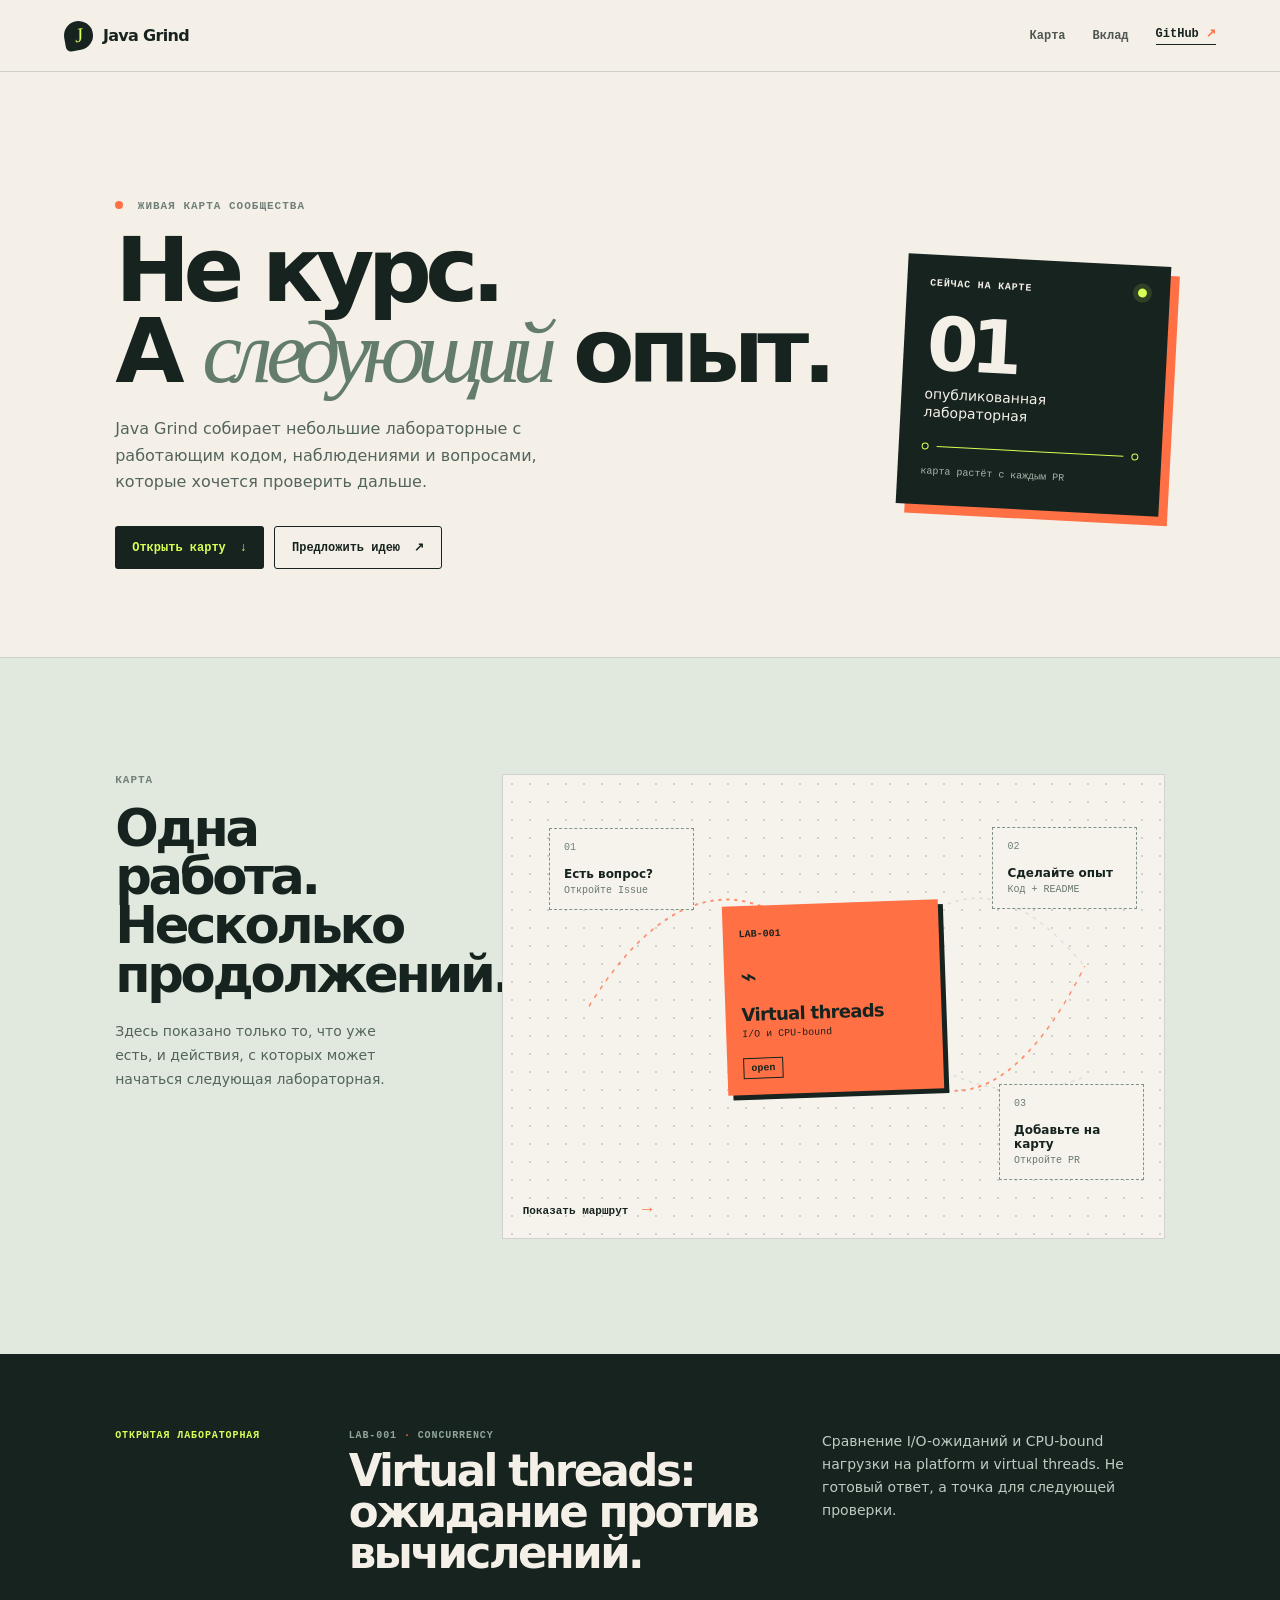
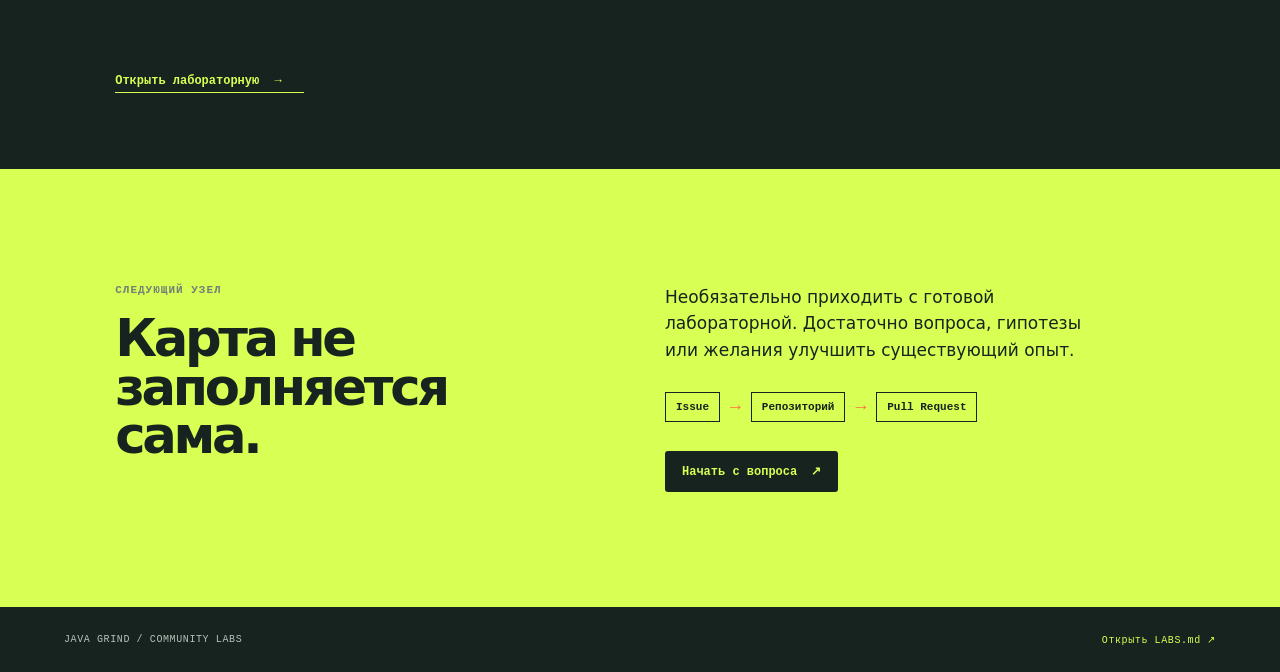
==== web/index.html @ bd86c5aa "Deploy community map to GitHub Pages" ====
<!doctype html>
<html lang="ru">
  <head>
    <meta charset="UTF-8" />
    <meta name="viewport" content="width=device-width, initial-scale=1.0" />
    <meta name="description" content="Живая карта лабораторных Java Grind" />
    <title>Java Grind — карта лабораторных</title>
    <link rel="stylesheet" href="styles.css" />
  </head>
  <body>
    <header class="site-header">
      <a class="brand" href="#top" aria-label="Java Grind — в начало">
        <span class="brand-mark">J</span>
        <span>Java Grind</span>
      </a>
      <nav aria-label="Основная навигация">
        <a href="#map">Карта</a>
        <a href="#contribute">Вклад</a>
        <a class="github-link" href="https://github.com/Java-Grind" target="_blank" rel="noreferrer">GitHub <span>↗</span></a>
      </nav>
    </header>

    <main id="top">
      <section class="hero">
        <div class="hero-copy">
          <p class="eyebrow"><span></span> ЖИВАЯ КАРТА СООБЩЕСТВА</p>
          <h1>Не курс.<br />А <em>следующий</em> опыт.</h1>
          <p class="lead">Java Grind собирает небольшие лабораторные с работающим кодом, наблюдениями и вопросами, которые хочется проверить дальше.</p>
          <div class="hero-actions">
            <a class="button button-primary" href="#map">Открыть карту <span>↓</span></a>
            <a class="button button-quiet" href="https://github.com/Java-Grind/.github/issues/new" target="_blank" rel="noreferrer">Предложить идею <span>↗</span></a>
          </div>
        </div>

        <div class="signal-card" aria-label="Состояние карты">
          <div class="signal-top"><span>СЕЙЧАС НА КАРТЕ</span><i></i></div>
          <strong>01</strong>
          <p>опубликованная<br />лабораторная</p>
          <div class="signal-line"><span></span><b></b><span></span></div>
          <small>карта растёт с каждым PR</small>
        </div>
      </section>

      <section class="map-section" id="map">
        <div class="section-intro">
          <p class="eyebrow">КАРТА</p>
          <h2>Одна работа.<br />Несколько продолжений.</h2>
          <p>Здесь показано только то, что уже есть, и действия, с которых может начаться следующая лабораторная.</p>
        </div>

        <div class="constellation" id="constellation">
          <svg class="routes" viewBox="0 0 1000 460" preserveAspectRatio="none" aria-hidden="true">
            <path class="route route-main" d="M130,230 C270,80 425,100 520,220 S750,360 880,190" />
            <path class="route route-draft" d="M520,220 C670,85 770,105 880,190" />
            <path class="route route-draft" d="M520,220 C660,310 760,330 880,300" />
          </svg>

          <a class="lab-node lab-live" href="https://github.com/Java-Grind/VirtualThread_Lab" target="_blank" rel="noreferrer">
            <span class="node-number">LAB-001</span>
            <span class="node-icon">⌁</span>
            <strong>Virtual threads</strong>
            <small>I/O и CPU-bound</small>
            <b class="status">open</b>
          </a>

          <a class="action-node action-idea" href="https://github.com/Java-Grind/.github/issues/new" target="_blank" rel="noreferrer">
            <span>01</span>
            <strong>Есть вопрос?</strong>
            <small>Откройте Issue</small>
          </a>
          <a class="action-node action-repo" href="https://github.com/Java-Grind" target="_blank" rel="noreferrer">
            <span>02</span>
            <strong>Сделайте опыт</strong>
            <small>Код + README</small>
          </a>
          <a class="action-node action-pr" href="https://github.com/Java-Grind/.github/compare" target="_blank" rel="noreferrer">
            <span>03</span>
            <strong>Добавьте на карту</strong>
            <small>Откройте PR</small>
          </a>
          <button class="map-toggle" type="button" aria-pressed="false">Показать маршрут <span>→</span></button>
        </div>
      </section>

      <section class="lab-detail">
        <div class="detail-label">ОТКРЫТАЯ ЛАБОРАТОРНАЯ</div>
        <div>
          <p class="lab-id">LAB-001 <span>·</span> CONCURRENCY</p>
          <h2>Virtual threads:<br />ожидание против вычислений.</h2>
        </div>
        <p class="detail-copy">Сравнение I/O-ожиданий и CPU-bound нагрузки на platform и virtual threads. Не готовый ответ, а точка для следующей проверки.</p>
        <a class="text-link" href="https://github.com/Java-Grind/VirtualThread_Lab" target="_blank" rel="noreferrer">Открыть лабораторную <span>→</span></a>
      </section>

      <section class="contribute" id="contribute">
        <div>
          <p class="eyebrow">СЛЕДУЮЩИЙ УЗЕЛ</p>
          <h2>Карта не заполняется<br />сама.</h2>
        </div>
        <div class="contribute-copy">
          <p>Необязательно приходить с готовой лабораторной. Достаточно вопроса, гипотезы или желания улучшить существующий опыт.</p>
          <div class="steps">
            <span>Issue</span><i>→</i><span>Репозиторий</span><i>→</i><span>Pull Request</span>
          </div>
          <a class="button button-primary" href="https://github.com/Java-Grind/.github/issues/new" target="_blank" rel="noreferrer">Начать с вопроса <span>↗</span></a>
        </div>
      </section>
    </main>

    <footer>
      <span>JAVA GRIND / COMMUNITY LABS</span>
      <a href="../LABS.md">Открыть LABS.md ↗</a>
    </footer>
    <script src="app.js"></script>
  </body>
</html>
---- web/styles.css ----
:root { --ink:#17231f; --paper:#f4f0e8; --acid:#d8ff54; --orange:#ff7045; --mist:#dce5db; --quiet:#708078; --line:rgba(23,35,31,.16); --mono:ui-monospace,SFMono-Regular,Menlo,monospace; }
* { box-sizing:border-box; }
html { scroll-behavior:smooth; }
body { margin:0; background:var(--paper); color:var(--ink); font-family:Inter,ui-sans-serif,system-ui,-apple-system,BlinkMacSystemFont,"Segoe UI",sans-serif; }
a { color:inherit; }
.site-header { height:72px; padding:0 clamp(20px,5vw,78px); border-bottom:1px solid var(--line); display:flex; align-items:center; justify-content:space-between; }
.brand { text-decoration:none; display:flex; align-items:center; gap:10px; font-weight:850; letter-spacing:-.7px; }
.brand-mark { width:29px; height:29px; display:grid; place-items:center; border-radius:50% 50% 50% 5px; background:var(--ink); color:var(--acid); font:italic 20px Georgia,serif; transform:rotate(-10deg); }
nav { display:flex; align-items:center; gap:27px; font:700 12px var(--mono); }
nav a { text-decoration:none; opacity:.75; } nav a:hover { opacity:1; }
.github-link { border-bottom:1px solid var(--ink); padding-bottom:3px; opacity:1; }.github-link span { color:var(--orange); }
.hero { min-height:550px; padding:clamp(64px,10vw,132px) clamp(20px,9vw,146px) 88px; display:grid; grid-template-columns:minmax(0,1.5fr) minmax(260px,.55fr); gap:70px; align-items:end; border-bottom:1px solid var(--line); }
.eyebrow { margin:0 0 18px; color:var(--quiet); font:700 11px var(--mono); letter-spacing:1px; }.eyebrow span { width:8px; height:8px; display:inline-block; margin-right:7px; background:var(--orange); border-radius:50%; }
h1,h2,p { margin-top:0; }.hero h1 { max-width:760px; margin-bottom:24px; font-size:clamp(48px,7vw,102px); line-height:.9; letter-spacing:-.075em; font-weight:850; }.hero h1 em { color:#637c6c; font-family:Georgia,serif; font-weight:400; letter-spacing:-.095em; }.lead { max-width:490px; color:#53645b; font-size:16px; line-height:1.65; }
.hero-actions { margin-top:31px; display:flex; gap:10px; flex-wrap:wrap; }.button { display:inline-flex; align-items:center; justify-content:center; gap:14px; padding:13px 17px; text-decoration:none; border-radius:3px; font:800 12px var(--mono); transition:transform .2s,box-shadow .2s; }.button:hover { transform:translateY(-2px); box-shadow:4px 4px 0 var(--ink); }.button-primary { background:var(--ink); color:var(--acid); }.button-quiet { border:1px solid var(--ink); }
.signal-card { padding:23px; min-height:250px; background:var(--ink); color:var(--paper); align-self:center; transform:rotate(3deg); box-shadow:9px 9px 0 var(--orange); }.signal-top { display:flex; justify-content:space-between; font:700 10px var(--mono); letter-spacing:.8px; }.signal-top i { width:9px; height:9px; border-radius:50%; background:var(--acid); box-shadow:0 0 0 5px rgba(216,255,84,.13); }.signal-card strong { display:block; margin:26px 0 0; font-size:74px; line-height:.8; letter-spacing:-.1em; }.signal-card p { margin:12px 0; font-size:14px; line-height:1.25; }.signal-card small { color:#a7b5ab; font:10px var(--mono); }.signal-line { height:26px; display:flex; align-items:center; gap:8px; }.signal-line span { width:7px; height:7px; border:1px solid var(--acid); border-radius:50%; }.signal-line b { flex:1; height:1px; background:var(--acid); }
.map-section { padding:clamp(70px,9vw,130px) clamp(20px,9vw,146px); display:grid; grid-template-columns:minmax(220px,.6fr) minmax(520px,1.4fr); gap:clamp(45px,8vw,140px); background:#e1e9df; }.section-intro h2,.contribute h2 { font-size:clamp(35px,4vw,58px); line-height:.95; letter-spacing:-.065em; margin-bottom:22px; }.section-intro>p:last-child { color:#53645b; font-size:14px; line-height:1.7; max-width:310px; }
.constellation { min-height:465px; position:relative; border:1px solid var(--line); overflow:hidden; background-color:#f6f3ed; background-image:radial-gradient(var(--line) 1px,transparent 1px); background-size:18px 18px; }.routes { position:absolute; inset:0; width:100%; height:100%; }.route { fill:none; stroke:#96aa9b; stroke-width:1.5; stroke-dasharray:5 7; opacity:.75; transition:stroke-dashoffset .6s,opacity .4s; }.route-main { stroke:var(--orange); stroke-width:2; }.route-draft { opacity:.28; }.constellation.is-routed .route { stroke-dashoffset:-60; opacity:1; }.constellation.is-routed .route-draft { stroke:var(--ink); }
.lab-node,.action-node { position:absolute; z-index:1; text-decoration:none; transition:transform .25s,box-shadow .25s; }.lab-node:hover,.action-node:hover { transform:translateY(-5px) rotate(0); box-shadow:7px 7px 0 rgba(23,35,31,.9); }.lab-live { width:216px; left:calc(50% - 108px); top:128px; padding:16px; background:var(--orange); box-shadow:5px 5px 0 var(--ink); transform:rotate(-2deg); }.node-number,.status { font:700 10px var(--mono); }.node-icon { display:block; margin:19px 0 11px; font-size:28px; }.lab-live strong,.lab-live small { display:block; }.lab-live strong { font-size:18px; letter-spacing:-.7px; }.lab-live small { margin-top:4px; font:10px var(--mono); }.status { display:inline-block; margin-top:18px; padding:4px 7px; border:1px solid var(--ink); }
.action-node { width:145px; padding:13px 14px; background:#f6f3ed; border:1px dashed #829287; }.action-node span { display:block; color:#718178; font:10px var(--mono); }.action-node strong { display:block; margin-top:14px; font-size:12px; }.action-node small { display:block; margin-top:4px; color:#68786e; font:10px var(--mono); }.action-idea { left:7%; top:53px; }.action-repo { right:4%; top:52px; }.action-pr { right:3%; bottom:58px; }.map-toggle { position:absolute; left:20px; bottom:19px; padding:0; border:0; background:none; color:var(--ink); cursor:pointer; font:800 11px var(--mono); }.map-toggle span { color:var(--orange); font-size:17px; margin-left:7px; }
.lab-detail { padding:76px clamp(20px,9vw,146px); display:grid; grid-template-columns:.55fr 1.25fr 1fr; gap:45px; align-items:start; background:var(--ink); color:var(--paper); }.detail-label,.lab-id { font:700 10px var(--mono); letter-spacing:.9px; }.detail-label { color:var(--acid); }.lab-id { color:#91a69a; }.lab-id span { color:var(--orange); }.lab-detail h2 { font-size:clamp(29px,3.4vw,50px); line-height:.95; letter-spacing:-.06em; }.detail-copy { color:#bfcbc1; line-height:1.65; font-size:14px; }.text-link { display:inline-block; margin-top:18px; color:var(--acid); font:700 12px var(--mono); text-decoration:none; border-bottom:1px solid var(--acid); padding-bottom:4px; }.text-link span { margin-left:8px; }
.contribute { padding:clamp(70px,9vw,126px) clamp(20px,9vw,146px); display:grid; grid-template-columns:1fr 1fr; gap:50px; background:var(--acid); }.contribute-copy { max-width:430px; }.contribute-copy>p { font-size:17px; line-height:1.55; }.steps { display:flex; align-items:center; gap:10px; flex-wrap:wrap; margin:29px 0; font:700 11px var(--mono); }.steps span { padding:8px 10px; border:1px solid var(--ink); }.steps i { font-style:normal; color:var(--orange); font-size:18px; }
footer { padding:27px clamp(20px,5vw,78px); display:flex; justify-content:space-between; background:var(--ink); color:#b5c1b8; font:10px var(--mono); letter-spacing:.6px; } footer a { color:var(--acid); text-decoration:none; }
@media (max-width:850px) { .hero,.map-section { grid-template-columns:1fr; }.hero { gap:58px; }.signal-card { max-width:290px; justify-self:end; }.map-section { gap:35px; }.lab-detail { grid-template-columns:1fr 1.3fr; }.detail-copy { grid-column:2; }.contribute { grid-template-columns:1fr; }.constellation { max-width:680px; width:100%; } }
@media (max-width:580px) { .site-header { height:62px; }.site-header nav a:not(.github-link) { display:none; } .hero { min-height:auto; padding-bottom:75px; }.signal-card { justify-self:start; }.constellation { min-height:515px; }.lab-live { top:160px; left:calc(50% - 108px); }.action-idea { left:8%; top:46px; }.action-repo { right:5%; top:52px; }.action-pr { right:calc(50% - 72px); bottom:54px; }.lab-detail { grid-template-columns:1fr; gap:15px; }.detail-copy { grid-column:auto; }.contribute h2 { font-size:43px; } footer { gap:15px; flex-direction:column; } }
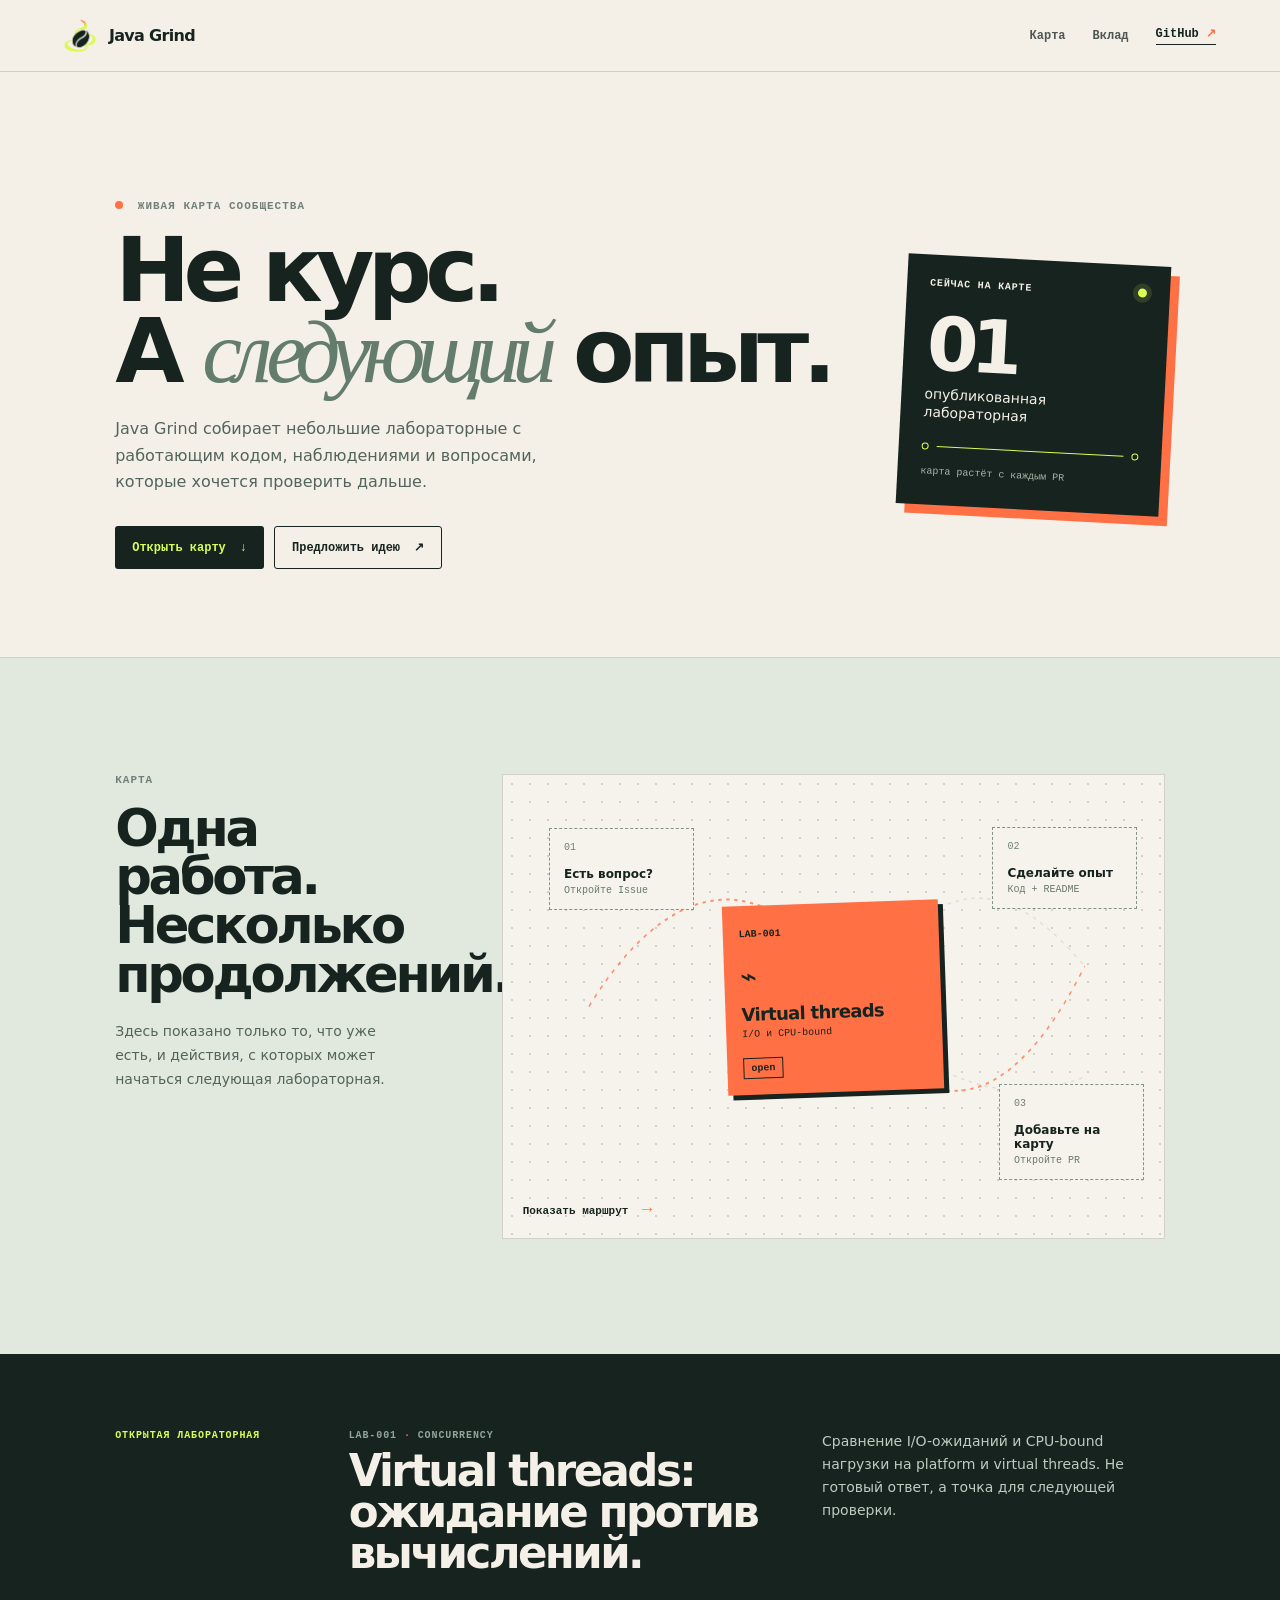
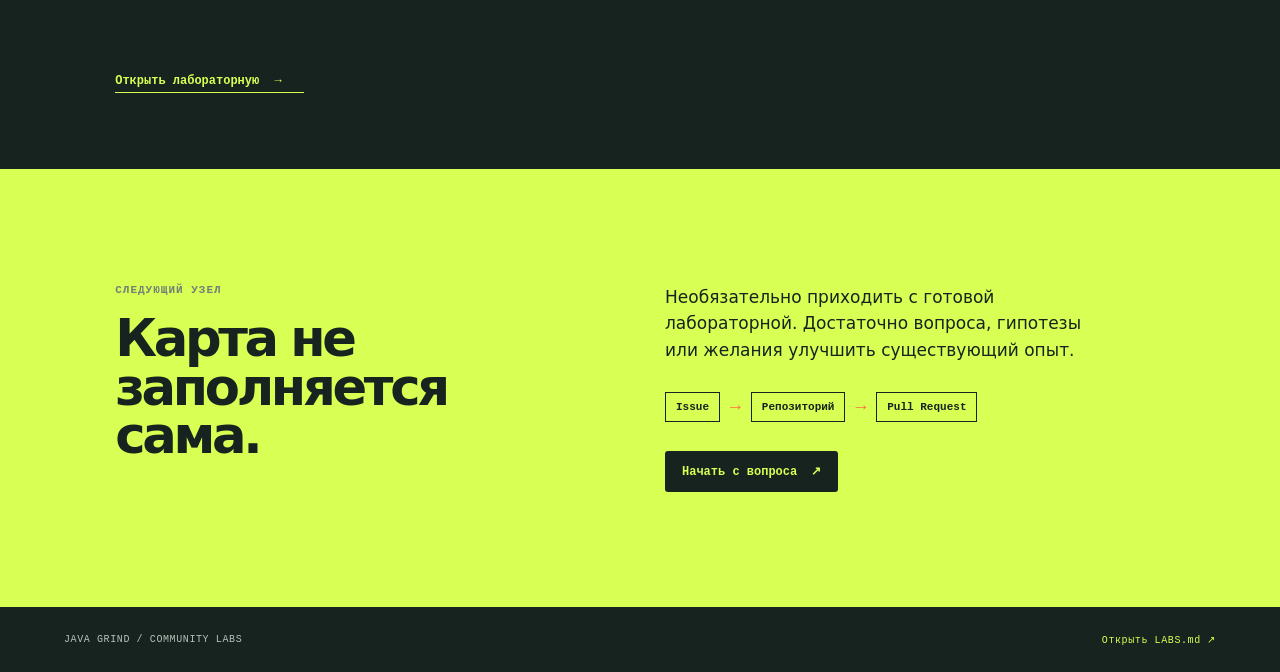
==== commit d98f7e4a: "Add favicon image to the web directory" ====
--- a/web/index.html
+++ b/web/index.html
@@ -5,12 +5,13 @@
     <meta name="viewport" content="width=device-width, initial-scale=1.0" />
     <meta name="description" content="Живая карта лабораторных Java Grind" />
     <title>Java Grind — карта лабораторных</title>
+    <link rel="icon" type="image/png" href="favicon.png" />
     <link rel="stylesheet" href="styles.css" />
   </head>
   <body>
     <header class="site-header">
       <a class="brand" href="#top" aria-label="Java Grind — в начало">
-        <span class="brand-mark">J</span>
+        <img class="brand-mark" src="assets/java-grind-mark.png" alt="" />
         <span>Java Grind</span>
       </a>
       <nav aria-label="Основная навигация">
--- a/web/styles.css
+++ b/web/styles.css
@@ -5,7 +5,7 @@
 a { color:inherit; }
 .site-header { height:72px; padding:0 clamp(20px,5vw,78px); border-bottom:1px solid var(--line); display:flex; align-items:center; justify-content:space-between; }
 .brand { text-decoration:none; display:flex; align-items:center; gap:10px; font-weight:850; letter-spacing:-.7px; }
-.brand-mark { width:29px; height:29px; display:grid; place-items:center; border-radius:50% 50% 50% 5px; background:var(--ink); color:var(--acid); font:italic 20px Georgia,serif; transform:rotate(-10deg); }
+.brand-mark { width:39px; height:39px; object-fit:contain; margin:-5px 0 -5px -4px; }
 nav { display:flex; align-items:center; gap:27px; font:700 12px var(--mono); }
 nav a { text-decoration:none; opacity:.75; } nav a:hover { opacity:1; }
 .github-link { border-bottom:1px solid var(--ink); padding-bottom:3px; opacity:1; }.github-link span { color:var(--orange); }
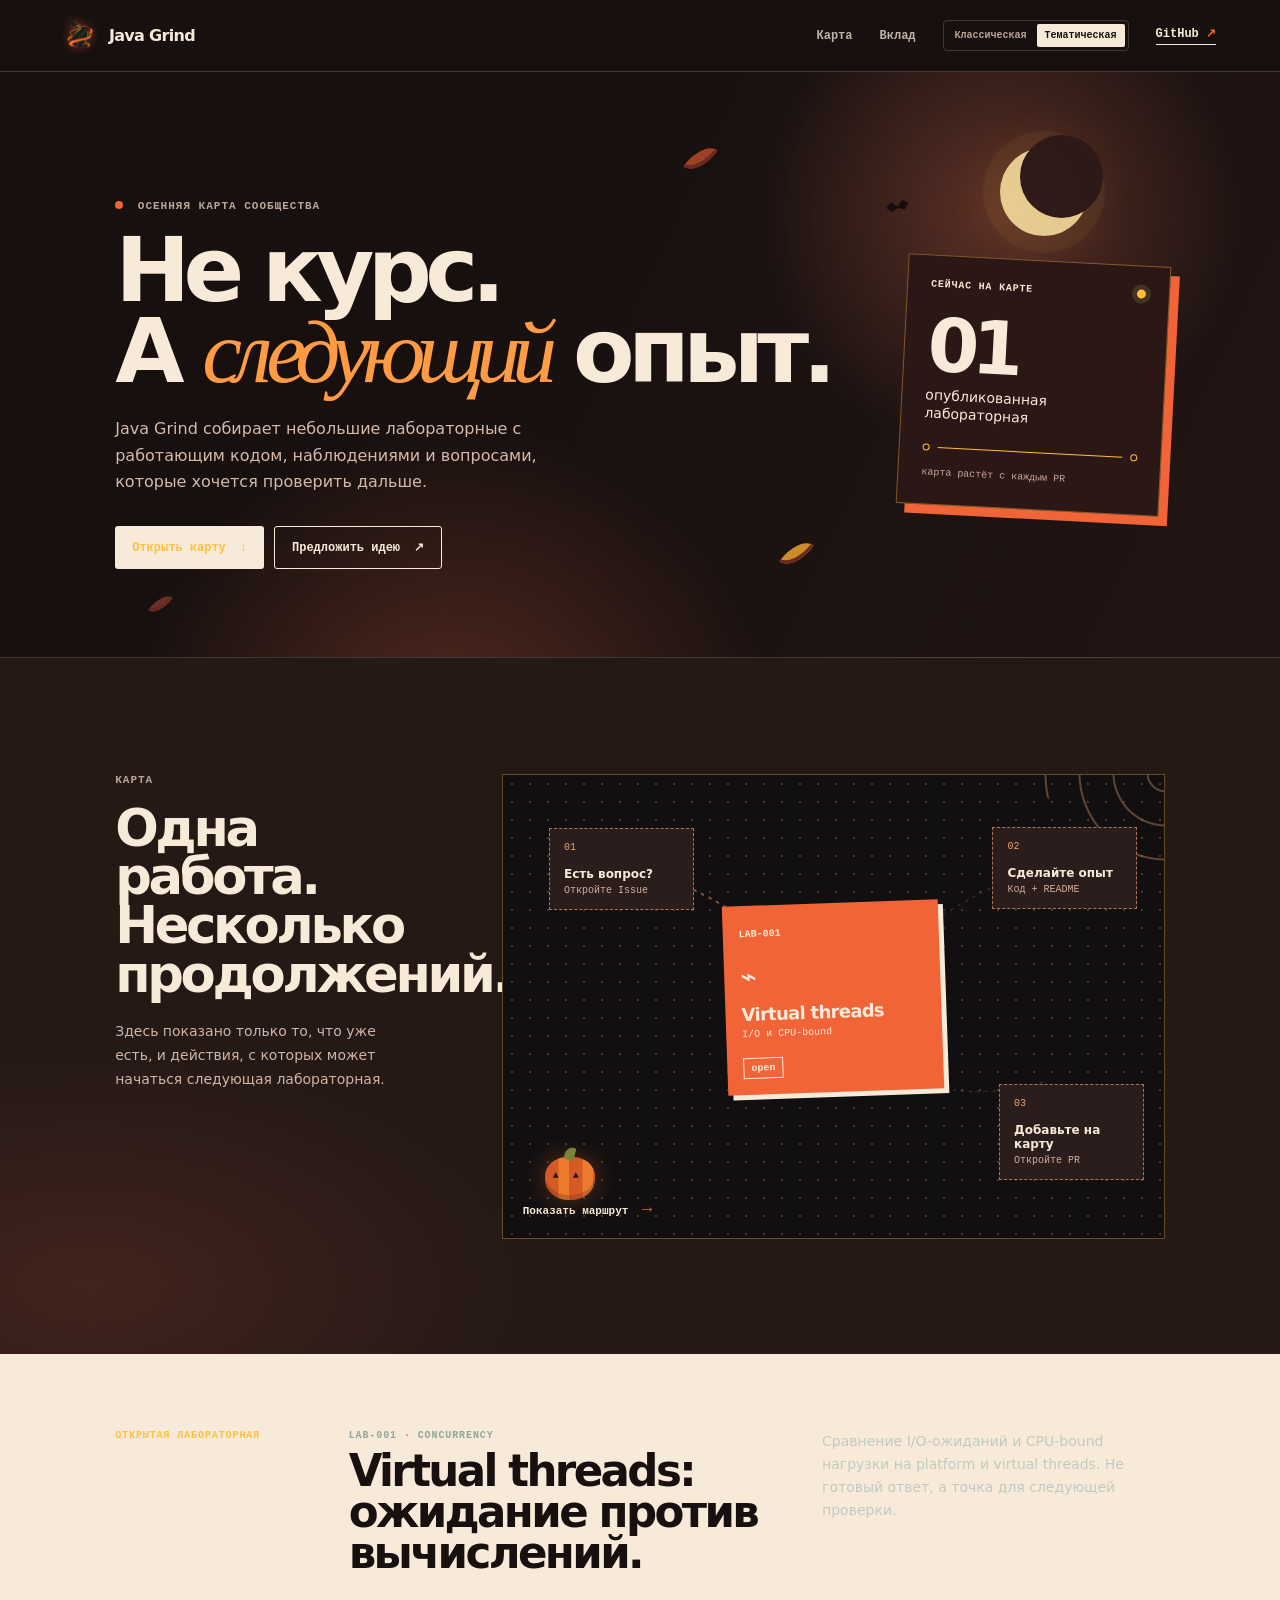
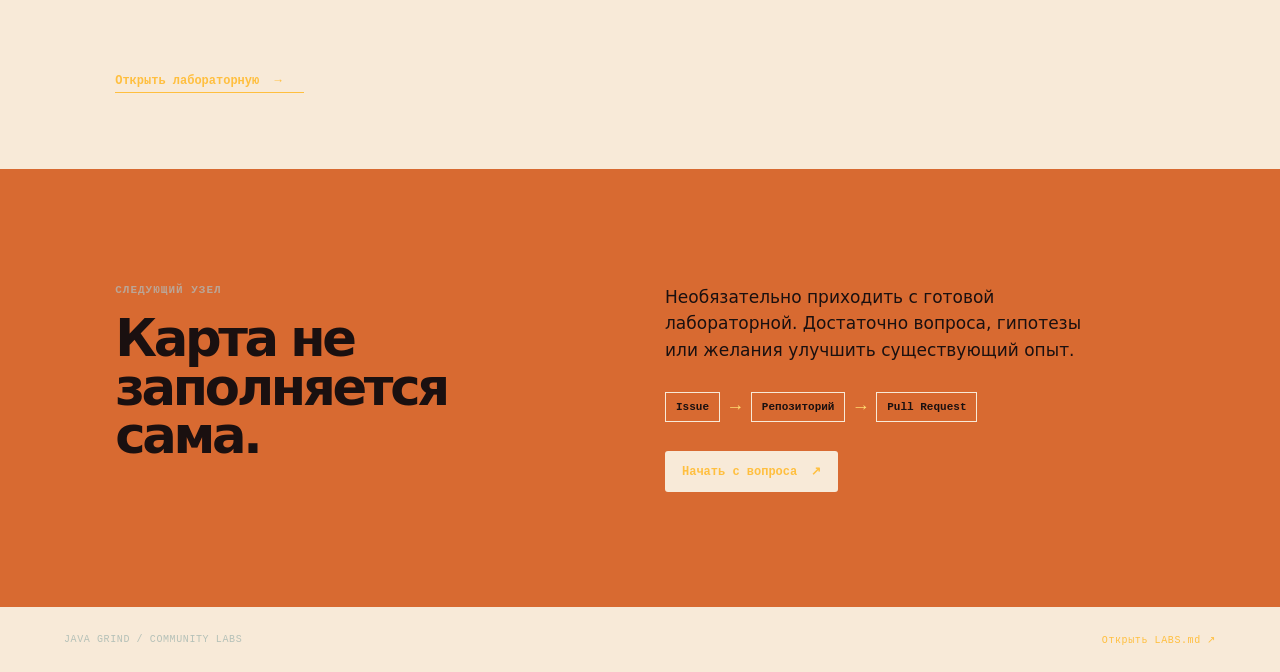
==== commit b41fa745: "Add seasonal site theme" ====
--- a/web/index.html
+++ b/web/index.html
@@ -5,26 +5,36 @@
     <meta name="viewport" content="width=device-width, initial-scale=1.0" />
     <meta name="description" content="Живая карта лабораторных Java Grind" />
     <title>Java Grind — карта лабораторных</title>
-    <link rel="icon" type="image/png" href="favicon.png" />
+    <link id="favicon" rel="icon" type="image/png" href="favicon.png" />
     <link rel="stylesheet" href="styles.css" />
   </head>
-  <body>
+  <body class="autumn-theme">
     <header class="site-header">
       <a class="brand" href="#top" aria-label="Java Grind — в начало">
-        <img class="brand-mark" src="assets/java-grind-mark.png" alt="" />
+        <img class="brand-mark brand-mark-classic" src="assets/java-grind-mark.png" alt="" />
+        <img class="brand-mark brand-mark-halloween" src="assets/java-grind-mark-halloween.png" alt="" />
         <span>Java Grind</span>
       </a>
       <nav aria-label="Основная навигация">
         <a href="#map">Карта</a>
         <a href="#contribute">Вклад</a>
+        <div class="theme-switch" role="group" aria-label="Тема оформления">
+          <button type="button" data-theme="classic">Классическая</button>
+          <button type="button" data-theme="autumn" class="active">Тематическая</button>
+        </div>
         <a class="github-link" href="https://github.com/Java-Grind" target="_blank" rel="noreferrer">GitHub <span>↗</span></a>
       </nav>
     </header>
 
     <main id="top">
       <section class="hero">
+        <div class="seasonal-decor" aria-hidden="true">
+          <i class="moon"></i>
+          <i class="bat bat-one"></i><i class="bat bat-two"></i>
+          <i class="leaf leaf-one"></i><i class="leaf leaf-two"></i><i class="leaf leaf-three"></i>
+        </div>
         <div class="hero-copy">
-          <p class="eyebrow"><span></span> ЖИВАЯ КАРТА СООБЩЕСТВА</p>
+          <p class="eyebrow"><span></span> ОСЕННЯЯ КАРТА СООБЩЕСТВА</p>
           <h1>Не курс.<br />А <em>следующий</em> опыт.</h1>
           <p class="lead">Java Grind собирает небольшие лабораторные с работающим кодом, наблюдениями и вопросами, которые хочется проверить дальше.</p>
           <div class="hero-actions">
@@ -51,10 +61,11 @@
 
         <div class="constellation" id="constellation">
           <svg class="routes" viewBox="0 0 1000 460" preserveAspectRatio="none" aria-hidden="true">
-            <path class="route route-main" d="M130,230 C270,80 425,100 520,220 S750,360 880,190" />
-            <path class="route route-draft" d="M520,220 C670,85 770,105 880,190" />
-            <path class="route route-draft" d="M520,220 C660,310 760,330 880,300" />
+            <path class="route route-main" d="M170,94 C245,94 325,124 390,154" />
+            <path class="route route-draft" d="M807,94 C740,108 680,132 620,158" />
+            <path class="route route-draft" d="M817,305 C748,317 676,320 620,300" />
           </svg>
+          <i class="map-pumpkin" aria-hidden="true"></i>
 
           <a class="lab-node lab-live" href="https://github.com/Java-Grind/VirtualThread_Lab" target="_blank" rel="noreferrer">
             <span class="node-number">LAB-001</span>
--- a/web/styles.css
+++ b/web/styles.css
@@ -6,9 +6,11 @@
 .site-header { height:72px; padding:0 clamp(20px,5vw,78px); border-bottom:1px solid var(--line); display:flex; align-items:center; justify-content:space-between; }
 .brand { text-decoration:none; display:flex; align-items:center; gap:10px; font-weight:850; letter-spacing:-.7px; }
 .brand-mark { width:39px; height:39px; object-fit:contain; margin:-5px 0 -5px -4px; }
+.brand-mark-halloween { display:none; }.autumn-theme .brand-mark-classic { display:none; }.autumn-theme .brand-mark-halloween { display:block; filter:drop-shadow(0 0 5px rgba(240,100,55,.45)); }
 nav { display:flex; align-items:center; gap:27px; font:700 12px var(--mono); }
 nav a { text-decoration:none; opacity:.75; } nav a:hover { opacity:1; }
 .github-link { border-bottom:1px solid var(--ink); padding-bottom:3px; opacity:1; }.github-link span { color:var(--orange); }
+.theme-switch { display:flex; padding:3px; border:1px solid var(--line); border-radius:4px; gap:2px; }.theme-switch button { border:0; background:transparent; color:var(--quiet); padding:6px 8px; border-radius:2px; cursor:pointer; font:700 10px var(--mono); }.theme-switch button.active { background:var(--ink); color:var(--paper); }
 .hero { min-height:550px; padding:clamp(64px,10vw,132px) clamp(20px,9vw,146px) 88px; display:grid; grid-template-columns:minmax(0,1.5fr) minmax(260px,.55fr); gap:70px; align-items:end; border-bottom:1px solid var(--line); }
 .eyebrow { margin:0 0 18px; color:var(--quiet); font:700 11px var(--mono); letter-spacing:1px; }.eyebrow span { width:8px; height:8px; display:inline-block; margin-right:7px; background:var(--orange); border-radius:50%; }
 h1,h2,p { margin-top:0; }.hero h1 { max-width:760px; margin-bottom:24px; font-size:clamp(48px,7vw,102px); line-height:.9; letter-spacing:-.075em; font-weight:850; }.hero h1 em { color:#637c6c; font-family:Georgia,serif; font-weight:400; letter-spacing:-.095em; }.lead { max-width:490px; color:#53645b; font-size:16px; line-height:1.65; }
@@ -23,3 +25,23 @@
 footer { padding:27px clamp(20px,5vw,78px); display:flex; justify-content:space-between; background:var(--ink); color:#b5c1b8; font:10px var(--mono); letter-spacing:.6px; } footer a { color:var(--acid); text-decoration:none; }
 @media (max-width:850px) { .hero,.map-section { grid-template-columns:1fr; }.hero { gap:58px; }.signal-card { max-width:290px; justify-self:end; }.map-section { gap:35px; }.lab-detail { grid-template-columns:1fr 1.3fr; }.detail-copy { grid-column:2; }.contribute { grid-template-columns:1fr; }.constellation { max-width:680px; width:100%; } }
 @media (max-width:580px) { .site-header { height:62px; }.site-header nav a:not(.github-link) { display:none; } .hero { min-height:auto; padding-bottom:75px; }.signal-card { justify-self:start; }.constellation { min-height:515px; }.lab-live { top:160px; left:calc(50% - 108px); }.action-idea { left:8%; top:46px; }.action-repo { right:5%; top:52px; }.action-pr { right:calc(50% - 72px); bottom:54px; }.lab-detail { grid-template-columns:1fr; gap:15px; }.detail-copy { grid-column:auto; }.contribute h2 { font-size:43px; } footer { gap:15px; flex-direction:column; } }
+
+/* October skin: a seasonal layer over the permanent Java Grind layout. */
+.autumn-theme { --ink:#f8ead8; --paper:#17100f; --acid:#ffbf3f; --orange:#f06437; --quiet:#bba596; --line:rgba(248,234,216,.18); background:#17100f; }
+.autumn-theme .site-header { background:#17100f; }
+.autumn-theme .hero { position:relative; overflow:hidden; background:radial-gradient(circle at 78% 24%,#5c3026 0,transparent 22%),radial-gradient(circle at 35% 115%,#55291f 0,transparent 30%),linear-gradient(115deg,#17100f 35%,#211513); }
+.autumn-theme .hero-copy,.autumn-theme .signal-card { z-index:1; }
+.autumn-theme .hero h1 em { color:#ff9c43; }.autumn-theme .lead { color:#d5baaa; }
+.autumn-theme .signal-card { background:#2c1717; border:1px solid rgba(255,191,63,.4); color:var(--ink); }.autumn-theme .signal-card small { color:#c7a69a; }
+.autumn-theme .map-section { background:radial-gradient(ellipse at 7% 90%,#42231d,transparent 26%),#251916; }.autumn-theme .section-intro>p:last-child { color:#cfb5a5; }
+.autumn-theme .constellation { border-color:rgba(255,191,63,.35); background-color:#120f11; background-image:radial-gradient(rgba(255,191,63,.25) 1px,transparent 1px); }
+.autumn-theme .constellation::before { content:""; position:absolute; z-index:0; right:-2px; top:-2px; width:150px; height:120px; opacity:.42; background:repeating-radial-gradient(circle at 100% 0,transparent 0 17px,#c99162 18px 19px,transparent 20px 34px); clip-path:polygon(0 0,100% 0,100% 100%); }
+.autumn-theme .route { stroke:#a46f51; }.autumn-theme .constellation.is-routed .route-draft { stroke:var(--acid); }
+.autumn-theme .action-node { background:#2b1d1b; border-color:#b07551; }.autumn-theme .action-node span { color:#e4a46d; }.autumn-theme .action-node small { color:#d0afa0; }
+.autumn-theme .contribute { background:#d86a31; color:#1a1010; }.autumn-theme .steps i { color:#ffdc71; }
+.seasonal-decor { display:none; position:absolute; inset:0; pointer-events:none; opacity:.86; }.autumn-theme .seasonal-decor { display:block; }.moon { position:absolute; right:15%; top:13%; width:88px; height:88px; border-radius:50%; background:#ffe6a3; box-shadow:0 0 0 17px rgba(255,193,67,.06),0 0 55px rgba(255,168,57,.18); }.moon::after { content:""; position:absolute; width:83px; height:83px; top:-13px; left:20px; border-radius:50%; background:#2a1818; }
+.bat { position:absolute; width:23px; height:10px; background:#100a0b; clip-path:polygon(0 45%,25% 0,50% 55%,75% 0,100% 45%,78% 100%,50% 70%,22% 100%); }.bat-one { top:22%; right:29%; transform:rotate(-12deg); }.bat-two { top:34%; right:8%; transform:scale(.6) rotate(9deg); }
+.leaf { position:absolute; width:19px; height:33px; border-radius:100% 0 100% 0; background:#b54928; box-shadow:inset -3px -2px 0 #762d22; transform:rotate(35deg); animation:drift 8s ease-in-out infinite; }.leaf-one { left:54%; top:12%; }.leaf-two { right:37%; bottom:15%; background:#e6a12e; animation-delay:-3s; }.leaf-three { left:12%; bottom:7%; width:13px; height:24px; background:#7a3829; animation-delay:-5s; }
+.map-pumpkin { display:none; }.autumn-theme .map-pumpkin { display:block; position:absolute; z-index:1; left:42px; bottom:38px; width:50px; height:43px; border-radius:44% 44% 48% 48%; background:repeating-linear-gradient(90deg,#d65a25 0 13px,#ec7b2d 14px 24px); box-shadow:0 0 25px rgba(237,123,45,.32),inset 0 -5px rgba(87,33,20,.25); }.autumn-theme .map-pumpkin::before { content:""; position:absolute; left:20px; top:-10px; width:10px; height:13px; border-radius:8px 2px 0 0; background:#79843a; transform:rotate(15deg); }.autumn-theme .map-pumpkin::after { content:"▲  ▲"; position:absolute; left:8px; top:14px; color:#2a1413; font:700 10px/1 var(--mono); letter-spacing:4px; }
+@keyframes drift { 50% { transform:translate(11px,22px) rotate(105deg); } }
+@media (max-width:580px) { .moon { right:5%; top:8%; transform:scale(.65); }.bat-two,.leaf-one,.map-pumpkin { display:none!important; } }
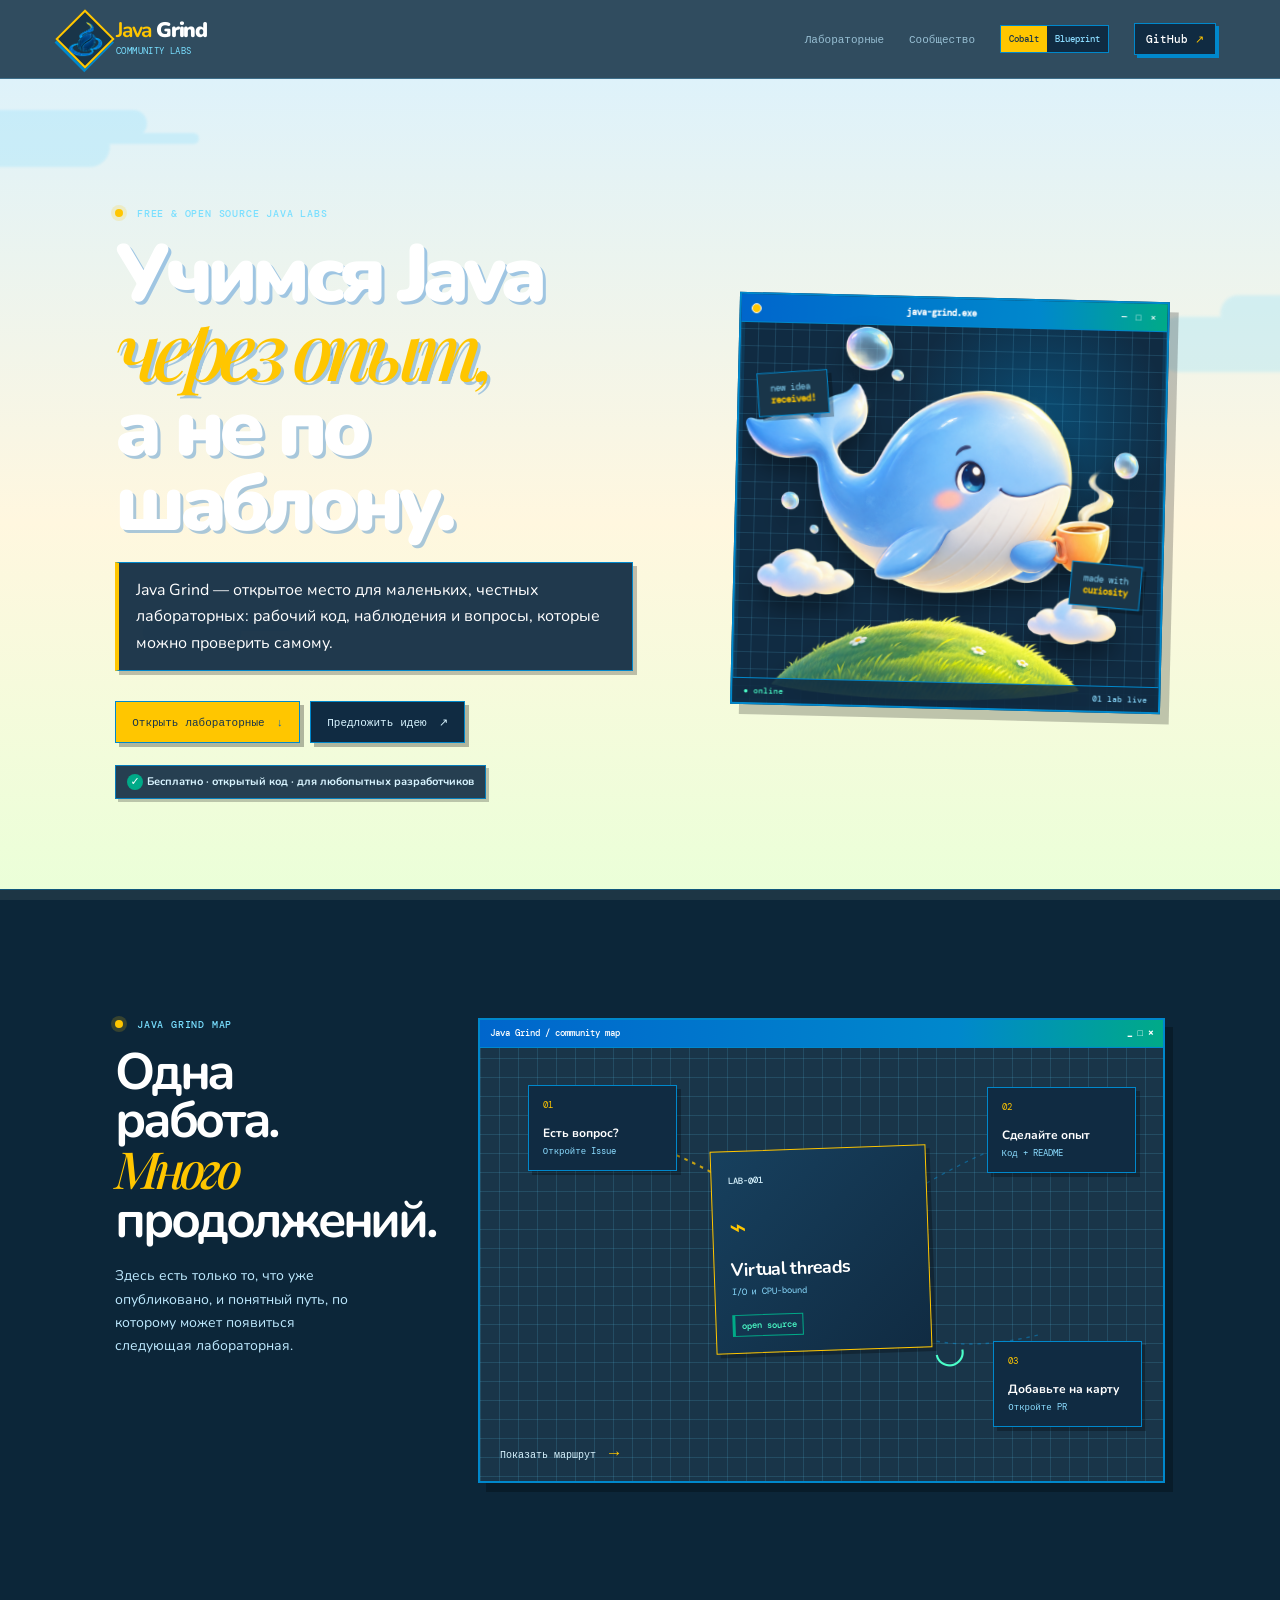
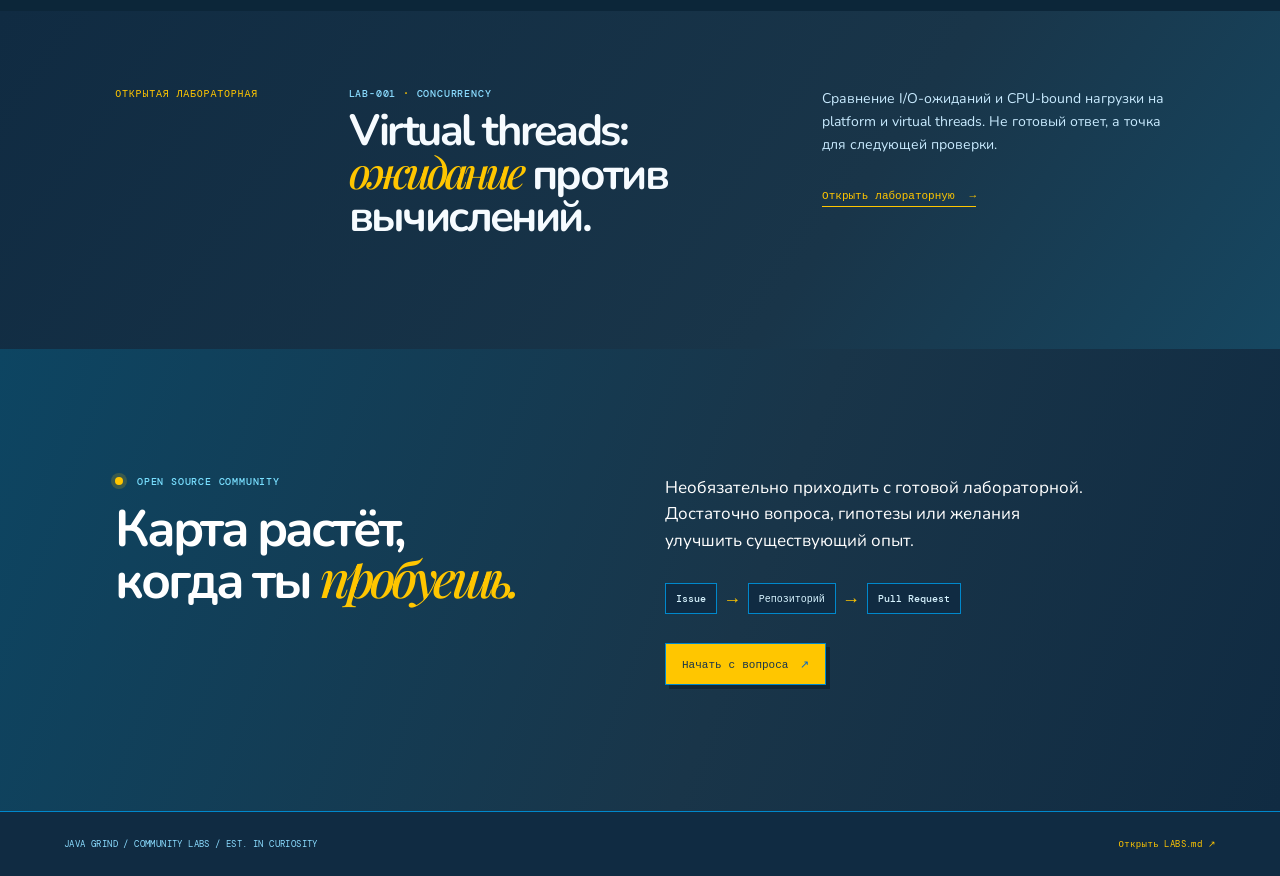
==== commit 8f732202: "Refactor styles for improved aesthetics and responsiveness; update color scheme, typography, and lay" ====
--- a/web/index.html
+++ b/web/index.html
@@ -3,126 +3,53 @@
   <head>
     <meta charset="UTF-8" />
     <meta name="viewport" content="width=device-width, initial-scale=1.0" />
-    <meta name="description" content="Живая карта лабораторных Java Grind" />
-    <title>Java Grind — карта лабораторных</title>
+    <meta name="description" content="Бесплатные Java-лабораторные и сообщество разработчиков Java Grind" />
+    <title>Java Grind — бесплатные Java-лабораторные</title>
     <link id="favicon" rel="icon" type="image/png" href="favicon.png" />
     <link rel="stylesheet" href="styles.css" />
   </head>
-  <body class="autumn-theme">
+  <body class="sky-theme">
+    <div class="sky-bg" aria-hidden="true"><i class="cloud cloud-one"></i><i class="cloud cloud-two"></i><i class="cloud cloud-three"></i></div>
     <header class="site-header">
-      <a class="brand" href="#top" aria-label="Java Grind — в начало">
-        <img class="brand-mark brand-mark-classic" src="assets/java-grind-mark.png" alt="" />
-        <img class="brand-mark brand-mark-halloween" src="assets/java-grind-mark-halloween.png" alt="" />
-        <span>Java Grind</span>
-      </a>
+      <a class="brand" href="#top" aria-label="Java Grind — в начало"><span class="brand-orb"><img src="assets/java-grind-mark-blueprint.png" alt="" /></span><span><b>Java</b> Grind<small>community labs</small></span></a>
       <nav aria-label="Основная навигация">
-        <a href="#map">Карта</a>
-        <a href="#contribute">Вклад</a>
-        <div class="theme-switch" role="group" aria-label="Тема оформления">
-          <button type="button" data-theme="classic">Классическая</button>
-          <button type="button" data-theme="autumn" class="active">Тематическая</button>
-        </div>
+        <a href="#map">Лабораторные</a><a href="#contribute">Сообщество</a>
+        <div class="theme-switch" role="group" aria-label="Цветовая схема сайта"><button type="button" data-theme="sky">Cobalt</button><button type="button" data-theme="cloud">Blueprint</button></div>
         <a class="github-link" href="https://github.com/Java-Grind" target="_blank" rel="noreferrer">GitHub <span>↗</span></a>
       </nav>
     </header>
-
     <main id="top">
       <section class="hero">
-        <div class="seasonal-decor" aria-hidden="true">
-          <i class="moon"></i>
-          <i class="bat bat-one"></i><i class="bat bat-two"></i>
-          <i class="leaf leaf-one"></i><i class="leaf leaf-two"></i><i class="leaf leaf-three"></i>
+        <div class="hero-copy">
+          <p class="eyebrow"><span></span> FREE & OPEN SOURCE JAVA LABS</p>
+          <h1>Учимся Java<br /><em>через опыт,</em><br />а не по шаблону.</h1>
+          <p class="lead">Java Grind — открытое место для маленьких, честных лабораторных: рабочий код, наблюдения и вопросы, которые можно проверить самому.</p>
+          <div class="hero-actions"><a class="button button-primary" href="#map">Открыть лабораторные <span>↓</span></a><a class="button button-quiet" href="https://github.com/Java-Grind/.github/issues/new" target="_blank" rel="noreferrer">Предложить идею <span>↗</span></a></div>
+          <p class="free-note"><i>✓</i> Бесплатно · открытый код · для любопытных разработчиков</p>
         </div>
-        <div class="hero-copy">
-          <p class="eyebrow"><span></span> ОСЕННЯЯ КАРТА СООБЩЕСТВА</p>
-          <h1>Не курс.<br />А <em>следующий</em> опыт.</h1>
-          <p class="lead">Java Grind собирает небольшие лабораторные с работающим кодом, наблюдениями и вопросами, которые хочется проверить дальше.</p>
-          <div class="hero-actions">
-            <a class="button button-primary" href="#map">Открыть карту <span>↓</span></a>
-            <a class="button button-quiet" href="https://github.com/Java-Grind/.github/issues/new" target="_blank" rel="noreferrer">Предложить идею <span>↗</span></a>
-          </div>
-        </div>
-
-        <div class="signal-card" aria-label="Состояние карты">
-          <div class="signal-top"><span>СЕЙЧАС НА КАРТЕ</span><i></i></div>
-          <strong>01</strong>
-          <p>опубликованная<br />лабораторная</p>
-          <div class="signal-line"><span></span><b></b><span></span></div>
-          <small>карта растёт с каждым PR</small>
+        <div class="mascot-scene" aria-label="Кит-маскот Java Grind с чашкой кофе">
+          <div class="window-title"><span></span><b>java-grind.exe</b><i>— □ ×</i></div>
+          <img class="mascot" src="assets/there-no-whale-java-mascot.png" alt="Дружелюбный голубой кит с чашкой кофе" />
+          <div class="mascot-label label-one">new idea<br /><b>received!</b></div><div class="mascot-label label-two">made with<br /><b>curiosity</b></div><div class="status-bar"><span>● online</span><span>01 lab live</span></div>
         </div>
       </section>
-
       <section class="map-section" id="map">
-        <div class="section-intro">
-          <p class="eyebrow">КАРТА</p>
-          <h2>Одна работа.<br />Несколько продолжений.</h2>
-          <p>Здесь показано только то, что уже есть, и действия, с которых может начаться следующая лабораторная.</p>
-        </div>
-
+        <div class="section-intro"><p class="eyebrow"><span></span> JAVA GRIND MAP</p><h2>Одна работа.<br /><em>Много</em> продолжений.</h2><p>Здесь есть только то, что уже опубликовано, и понятный путь, по которому может появиться следующая лабораторная.</p></div>
         <div class="constellation" id="constellation">
-          <svg class="routes" viewBox="0 0 1000 460" preserveAspectRatio="none" aria-hidden="true">
-            <path class="route route-main" d="M170,94 C245,94 325,124 390,154" />
-            <path class="route route-draft" d="M807,94 C740,108 680,132 620,158" />
-            <path class="route route-draft" d="M817,305 C748,317 676,320 620,300" />
-          </svg>
-          <i class="map-pumpkin" aria-hidden="true"></i>
-
-          <a class="lab-node lab-live" href="https://github.com/Java-Grind/VirtualThread_Lab" target="_blank" rel="noreferrer">
-            <span class="node-number">LAB-001</span>
-            <span class="node-icon">⌁</span>
-            <strong>Virtual threads</strong>
-            <small>I/O и CPU-bound</small>
-            <b class="status">open</b>
-          </a>
-
-          <a class="action-node action-idea" href="https://github.com/Java-Grind/.github/issues/new" target="_blank" rel="noreferrer">
-            <span>01</span>
-            <strong>Есть вопрос?</strong>
-            <small>Откройте Issue</small>
-          </a>
-          <a class="action-node action-repo" href="https://github.com/Java-Grind" target="_blank" rel="noreferrer">
-            <span>02</span>
-            <strong>Сделайте опыт</strong>
-            <small>Код + README</small>
-          </a>
-          <a class="action-node action-pr" href="https://github.com/Java-Grind/.github/compare" target="_blank" rel="noreferrer">
-            <span>03</span>
-            <strong>Добавьте на карту</strong>
-            <small>Откройте PR</small>
-          </a>
+          <div class="map-window-title"><span>Java Grind / community map</span><b>_ □ ×</b></div>
+          <svg class="routes" viewBox="0 0 1000 460" preserveAspectRatio="none" aria-hidden="true"><path class="route route-main" d="M170,94 C245,94 325,124 390,154" /><path class="route route-draft" d="M807,94 C740,108 680,132 620,158" /><path class="route route-draft" d="M817,305 C748,317 676,320 620,300" /></svg>
+          <i class="tiny-whale" aria-hidden="true">◡</i>
+          <a class="lab-node lab-live" href="https://github.com/Java-Grind/VirtualThread_Lab" target="_blank" rel="noreferrer"><span class="node-number">LAB-001</span><span class="node-icon">⌁</span><strong>Virtual threads</strong><small>I/O и CPU-bound</small><b class="status">open source</b></a>
+          <a class="action-node action-idea" href="https://github.com/Java-Grind/.github/issues/new" target="_blank" rel="noreferrer"><span>01</span><strong>Есть вопрос?</strong><small>Откройте Issue</small></a>
+          <a class="action-node action-repo" href="https://github.com/Java-Grind" target="_blank" rel="noreferrer"><span>02</span><strong>Сделайте опыт</strong><small>Код + README</small></a>
+          <a class="action-node action-pr" href="https://github.com/Java-Grind/.github/compare" target="_blank" rel="noreferrer"><span>03</span><strong>Добавьте на карту</strong><small>Откройте PR</small></a>
           <button class="map-toggle" type="button" aria-pressed="false">Показать маршрут <span>→</span></button>
         </div>
       </section>
-
-      <section class="lab-detail">
-        <div class="detail-label">ОТКРЫТАЯ ЛАБОРАТОРНАЯ</div>
-        <div>
-          <p class="lab-id">LAB-001 <span>·</span> CONCURRENCY</p>
-          <h2>Virtual threads:<br />ожидание против вычислений.</h2>
-        </div>
-        <p class="detail-copy">Сравнение I/O-ожиданий и CPU-bound нагрузки на platform и virtual threads. Не готовый ответ, а точка для следующей проверки.</p>
-        <a class="text-link" href="https://github.com/Java-Grind/VirtualThread_Lab" target="_blank" rel="noreferrer">Открыть лабораторную <span>→</span></a>
-      </section>
-
-      <section class="contribute" id="contribute">
-        <div>
-          <p class="eyebrow">СЛЕДУЮЩИЙ УЗЕЛ</p>
-          <h2>Карта не заполняется<br />сама.</h2>
-        </div>
-        <div class="contribute-copy">
-          <p>Необязательно приходить с готовой лабораторной. Достаточно вопроса, гипотезы или желания улучшить существующий опыт.</p>
-          <div class="steps">
-            <span>Issue</span><i>→</i><span>Репозиторий</span><i>→</i><span>Pull Request</span>
-          </div>
-          <a class="button button-primary" href="https://github.com/Java-Grind/.github/issues/new" target="_blank" rel="noreferrer">Начать с вопроса <span>↗</span></a>
-        </div>
-      </section>
+      <section class="lab-detail"><div class="detail-label">ОТКРЫТАЯ ЛАБОРАТОРНАЯ</div><div><p class="lab-id">LAB-001 <span>·</span> CONCURRENCY</p><h2>Virtual threads:<br /><em>ожидание</em> против вычислений.</h2></div><div class="detail-copy"><p>Сравнение I/O-ожиданий и CPU-bound нагрузки на platform и virtual threads. Не готовый ответ, а точка для следующей проверки.</p><a class="text-link" href="https://github.com/Java-Grind/VirtualThread_Lab" target="_blank" rel="noreferrer">Открыть лабораторную <span>→</span></a></div></section>
+      <section class="contribute" id="contribute"><div><p class="eyebrow"><span></span> OPEN SOURCE COMMUNITY</p><h2>Карта растёт,<br />когда ты <em>пробуешь.</em></h2></div><div class="contribute-copy"><p>Необязательно приходить с готовой лабораторной. Достаточно вопроса, гипотезы или желания улучшить существующий опыт.</p><div class="steps"><span>Issue</span><i>→</i><span>Репозиторий</span><i>→</i><span>Pull Request</span></div><a class="button button-primary" href="https://github.com/Java-Grind/.github/issues/new" target="_blank" rel="noreferrer">Начать с вопроса <span>↗</span></a></div></section>
     </main>
-
-    <footer>
-      <span>JAVA GRIND / COMMUNITY LABS</span>
-      <a href="../LABS.md">Открыть LABS.md ↗</a>
-    </footer>
+    <footer><span>JAVA GRIND / COMMUNITY LABS / EST. IN CURIOSITY</span><a href="../LABS.md">Открыть LABS.md ↗</a></footer>
     <script src="app.js"></script>
   </body>
 </html>
--- a/web/styles.css
+++ b/web/styles.css
@@ -1,47 +1,59 @@
-:root { --ink:#17231f; --paper:#f4f0e8; --acid:#d8ff54; --orange:#ff7045; --mist:#dce5db; --quiet:#708078; --line:rgba(23,35,31,.16); --mono:ui-monospace,SFMono-Regular,Menlo,monospace; }
+@import url('https://fonts.googleapis.com/css2?family=DM+Mono:wght@400;500&family=Nunito:wght@400;600;700;800;900&family=Playfair+Display:ital,wght@0,500;0,600;1,500;1,600&display=swap');
+
+:root { --ink:#243f77; --deep:#163465; --blue:#75bdf0; --sky:#bde8ff; --cloud:#fffdf7; --cream:#fff8e8; --mint:#b9edce; --grass:#79c88f; --peach:#ffc3ac; --yellow:#ffe47a; --line:rgba(36,63,119,.17); --mono:"DM Mono",ui-monospace,monospace; --round:"Nunito",ui-rounded,system-ui,sans-serif; }
 * { box-sizing:border-box; }
 html { scroll-behavior:smooth; }
-body { margin:0; background:var(--paper); color:var(--ink); font-family:Inter,ui-sans-serif,system-ui,-apple-system,BlinkMacSystemFont,"Segoe UI",sans-serif; }
+body { min-width:320px; margin:0; overflow-x:hidden; color:var(--ink); background:var(--cream); font-family:var(--round); }
 a { color:inherit; }
-.site-header { height:72px; padding:0 clamp(20px,5vw,78px); border-bottom:1px solid var(--line); display:flex; align-items:center; justify-content:space-between; }
-.brand { text-decoration:none; display:flex; align-items:center; gap:10px; font-weight:850; letter-spacing:-.7px; }
-.brand-mark { width:39px; height:39px; object-fit:contain; margin:-5px 0 -5px -4px; }
-.brand-mark-halloween { display:none; }.autumn-theme .brand-mark-classic { display:none; }.autumn-theme .brand-mark-halloween { display:block; filter:drop-shadow(0 0 5px rgba(240,100,55,.45)); }
-nav { display:flex; align-items:center; gap:27px; font:700 12px var(--mono); }
-nav a { text-decoration:none; opacity:.75; } nav a:hover { opacity:1; }
-.github-link { border-bottom:1px solid var(--ink); padding-bottom:3px; opacity:1; }.github-link span { color:var(--orange); }
-.theme-switch { display:flex; padding:3px; border:1px solid var(--line); border-radius:4px; gap:2px; }.theme-switch button { border:0; background:transparent; color:var(--quiet); padding:6px 8px; border-radius:2px; cursor:pointer; font:700 10px var(--mono); }.theme-switch button.active { background:var(--ink); color:var(--paper); }
-.hero { min-height:550px; padding:clamp(64px,10vw,132px) clamp(20px,9vw,146px) 88px; display:grid; grid-template-columns:minmax(0,1.5fr) minmax(260px,.55fr); gap:70px; align-items:end; border-bottom:1px solid var(--line); }
-.eyebrow { margin:0 0 18px; color:var(--quiet); font:700 11px var(--mono); letter-spacing:1px; }.eyebrow span { width:8px; height:8px; display:inline-block; margin-right:7px; background:var(--orange); border-radius:50%; }
-h1,h2,p { margin-top:0; }.hero h1 { max-width:760px; margin-bottom:24px; font-size:clamp(48px,7vw,102px); line-height:.9; letter-spacing:-.075em; font-weight:850; }.hero h1 em { color:#637c6c; font-family:Georgia,serif; font-weight:400; letter-spacing:-.095em; }.lead { max-width:490px; color:#53645b; font-size:16px; line-height:1.65; }
-.hero-actions { margin-top:31px; display:flex; gap:10px; flex-wrap:wrap; }.button { display:inline-flex; align-items:center; justify-content:center; gap:14px; padding:13px 17px; text-decoration:none; border-radius:3px; font:800 12px var(--mono); transition:transform .2s,box-shadow .2s; }.button:hover { transform:translateY(-2px); box-shadow:4px 4px 0 var(--ink); }.button-primary { background:var(--ink); color:var(--acid); }.button-quiet { border:1px solid var(--ink); }
-.signal-card { padding:23px; min-height:250px; background:var(--ink); color:var(--paper); align-self:center; transform:rotate(3deg); box-shadow:9px 9px 0 var(--orange); }.signal-top { display:flex; justify-content:space-between; font:700 10px var(--mono); letter-spacing:.8px; }.signal-top i { width:9px; height:9px; border-radius:50%; background:var(--acid); box-shadow:0 0 0 5px rgba(216,255,84,.13); }.signal-card strong { display:block; margin:26px 0 0; font-size:74px; line-height:.8; letter-spacing:-.1em; }.signal-card p { margin:12px 0; font-size:14px; line-height:1.25; }.signal-card small { color:#a7b5ab; font:10px var(--mono); }.signal-line { height:26px; display:flex; align-items:center; gap:8px; }.signal-line span { width:7px; height:7px; border:1px solid var(--acid); border-radius:50%; }.signal-line b { flex:1; height:1px; background:var(--acid); }
-.map-section { padding:clamp(70px,9vw,130px) clamp(20px,9vw,146px); display:grid; grid-template-columns:minmax(220px,.6fr) minmax(520px,1.4fr); gap:clamp(45px,8vw,140px); background:#e1e9df; }.section-intro h2,.contribute h2 { font-size:clamp(35px,4vw,58px); line-height:.95; letter-spacing:-.065em; margin-bottom:22px; }.section-intro>p:last-child { color:#53645b; font-size:14px; line-height:1.7; max-width:310px; }
-.constellation { min-height:465px; position:relative; border:1px solid var(--line); overflow:hidden; background-color:#f6f3ed; background-image:radial-gradient(var(--line) 1px,transparent 1px); background-size:18px 18px; }.routes { position:absolute; inset:0; width:100%; height:100%; }.route { fill:none; stroke:#96aa9b; stroke-width:1.5; stroke-dasharray:5 7; opacity:.75; transition:stroke-dashoffset .6s,opacity .4s; }.route-main { stroke:var(--orange); stroke-width:2; }.route-draft { opacity:.28; }.constellation.is-routed .route { stroke-dashoffset:-60; opacity:1; }.constellation.is-routed .route-draft { stroke:var(--ink); }
-.lab-node,.action-node { position:absolute; z-index:1; text-decoration:none; transition:transform .25s,box-shadow .25s; }.lab-node:hover,.action-node:hover { transform:translateY(-5px) rotate(0); box-shadow:7px 7px 0 rgba(23,35,31,.9); }.lab-live { width:216px; left:calc(50% - 108px); top:128px; padding:16px; background:var(--orange); box-shadow:5px 5px 0 var(--ink); transform:rotate(-2deg); }.node-number,.status { font:700 10px var(--mono); }.node-icon { display:block; margin:19px 0 11px; font-size:28px; }.lab-live strong,.lab-live small { display:block; }.lab-live strong { font-size:18px; letter-spacing:-.7px; }.lab-live small { margin-top:4px; font:10px var(--mono); }.status { display:inline-block; margin-top:18px; padding:4px 7px; border:1px solid var(--ink); }
-.action-node { width:145px; padding:13px 14px; background:#f6f3ed; border:1px dashed #829287; }.action-node span { display:block; color:#718178; font:10px var(--mono); }.action-node strong { display:block; margin-top:14px; font-size:12px; }.action-node small { display:block; margin-top:4px; color:#68786e; font:10px var(--mono); }.action-idea { left:7%; top:53px; }.action-repo { right:4%; top:52px; }.action-pr { right:3%; bottom:58px; }.map-toggle { position:absolute; left:20px; bottom:19px; padding:0; border:0; background:none; color:var(--ink); cursor:pointer; font:800 11px var(--mono); }.map-toggle span { color:var(--orange); font-size:17px; margin-left:7px; }
-.lab-detail { padding:76px clamp(20px,9vw,146px); display:grid; grid-template-columns:.55fr 1.25fr 1fr; gap:45px; align-items:start; background:var(--ink); color:var(--paper); }.detail-label,.lab-id { font:700 10px var(--mono); letter-spacing:.9px; }.detail-label { color:var(--acid); }.lab-id { color:#91a69a; }.lab-id span { color:var(--orange); }.lab-detail h2 { font-size:clamp(29px,3.4vw,50px); line-height:.95; letter-spacing:-.06em; }.detail-copy { color:#bfcbc1; line-height:1.65; font-size:14px; }.text-link { display:inline-block; margin-top:18px; color:var(--acid); font:700 12px var(--mono); text-decoration:none; border-bottom:1px solid var(--acid); padding-bottom:4px; }.text-link span { margin-left:8px; }
-.contribute { padding:clamp(70px,9vw,126px) clamp(20px,9vw,146px); display:grid; grid-template-columns:1fr 1fr; gap:50px; background:var(--acid); }.contribute-copy { max-width:430px; }.contribute-copy>p { font-size:17px; line-height:1.55; }.steps { display:flex; align-items:center; gap:10px; flex-wrap:wrap; margin:29px 0; font:700 11px var(--mono); }.steps span { padding:8px 10px; border:1px solid var(--ink); }.steps i { font-style:normal; color:var(--orange); font-size:18px; }
-footer { padding:27px clamp(20px,5vw,78px); display:flex; justify-content:space-between; background:var(--ink); color:#b5c1b8; font:10px var(--mono); letter-spacing:.6px; } footer a { color:var(--acid); text-decoration:none; }
-@media (max-width:850px) { .hero,.map-section { grid-template-columns:1fr; }.hero { gap:58px; }.signal-card { max-width:290px; justify-self:end; }.map-section { gap:35px; }.lab-detail { grid-template-columns:1fr 1.3fr; }.detail-copy { grid-column:2; }.contribute { grid-template-columns:1fr; }.constellation { max-width:680px; width:100%; } }
-@media (max-width:580px) { .site-header { height:62px; }.site-header nav a:not(.github-link) { display:none; } .hero { min-height:auto; padding-bottom:75px; }.signal-card { justify-self:start; }.constellation { min-height:515px; }.lab-live { top:160px; left:calc(50% - 108px); }.action-idea { left:8%; top:46px; }.action-repo { right:5%; top:52px; }.action-pr { right:calc(50% - 72px); bottom:54px; }.lab-detail { grid-template-columns:1fr; gap:15px; }.detail-copy { grid-column:auto; }.contribute h2 { font-size:43px; } footer { gap:15px; flex-direction:column; } }
+.sky-bg { position:fixed; z-index:-1; inset:0; overflow:hidden; pointer-events:none; background:linear-gradient(180deg,#d8f1ff 0,#fff7df 58%,#eaffd8 100%); }
+.cloud { position:absolute; width:180px; height:41px; border-radius:50px; opacity:.65; background:rgba(255,255,255,.82); filter:blur(1px); box-shadow:44px -23px 0 -7px rgba(255,255,255,.78),104px -8px 0 -15px rgba(255,255,255,.74); }
+.cloud-one { top:14%; left:-70px; }.cloud-two { top:36%; right:-83px; transform:scale(1.35); }.cloud-three { top:68%; left:8%; transform:scale(.55); }
+.site-header { height:79px; padding:0 clamp(18px,5vw,78px); display:flex; align-items:center; justify-content:space-between; border-bottom:1px solid var(--line); background:rgba(255,253,247,.69); backdrop-filter:blur(14px); position:relative; z-index:4; }
+.brand { display:flex; align-items:center; gap:10px; text-decoration:none; line-height:.87; font-size:21px; font-weight:900; letter-spacing:-1.2px; }.brand b { color:#f58070; }.brand small { display:block; margin-top:6px; color:#7391bb; font:9px var(--mono); letter-spacing:.4px; text-transform:uppercase; }
+.brand-orb { width:39px; height:39px; display:grid; place-items:center; overflow:hidden; border:2px solid var(--ink); border-radius:50%; background:linear-gradient(140deg,var(--yellow),#ffe9a5 45%,var(--sky)); box-shadow:2px 3px 0 var(--ink); }.brand-orb img { width:31px; height:31px; object-fit:contain; }
+nav { display:flex; align-items:center; gap:25px; font:500 11px var(--mono); } nav a { text-decoration:none; } nav > a:not(.github-link) { opacity:.72; } nav > a:not(.github-link):hover { opacity:1; color:#f16e65; }
+.github-link { padding:8px 11px; border:1px solid var(--ink); border-radius:99px; background:var(--cloud); box-shadow:2px 2px 0 var(--ink); }.github-link span { color:#f16e65; }
+.theme-switch { display:flex; gap:2px; padding:3px; border:1px solid var(--line); border-radius:99px; background:rgba(255,255,255,.65); }.theme-switch button { padding:5px 7px; border:0; border-radius:99px; background:transparent; color:#6683ae; cursor:pointer; font:500 9px var(--mono); }.theme-switch button.active { color:var(--deep); background:var(--yellow); }
+.hero { max-width:1450px; min-height:620px; margin:auto; padding:clamp(64px,10vw,132px) clamp(20px,9vw,138px) 90px; display:grid; grid-template-columns:minmax(0,1fr) minmax(330px,.83fr); gap:clamp(30px,8vw,130px); align-items:center; }
+.eyebrow { margin:0 0 17px; color:#5a86b3; font:500 10px var(--mono); letter-spacing:.8px; }.eyebrow span { display:inline-block; width:8px; height:8px; margin-right:7px; border-radius:50%; background:#ff9c91; box-shadow:0 0 0 4px rgba(255,156,145,.22); }
+h1,h2,p { margin-top:0; }.hero h1 { max-width:750px; margin-bottom:22px; color:var(--deep); font-size:clamp(45px,6.3vw,88px); line-height:.92; letter-spacing:-.07em; font-weight:900; }.hero h1 em,.section-intro em,.contribute em,.lab-detail h2 em { color:#f28173; font-family:"Playfair Display",Georgia,serif; font-weight:500; letter-spacing:-.09em; }
+.lead { max-width:520px; color:#52749c; font-size:16px; line-height:1.65; }.hero-actions { display:flex; flex-wrap:wrap; gap:10px; margin-top:30px; }.button { display:inline-flex; align-items:center; justify-content:center; gap:12px; padding:13px 16px; border:1px solid var(--ink); border-radius:8px; text-decoration:none; font:500 11px var(--mono); transition:transform .2s,box-shadow .2s; }.button:hover { transform:translate(-2px,-2px); box-shadow:5px 5px 0 var(--ink); }.button-primary { background:var(--deep); color:#fff9e7; }.button-primary span { color:var(--yellow); }.button-quiet { background:rgba(255,255,255,.55); }.free-note { margin:22px 0 0; color:#6685ac; font-size:11px; font-weight:700; }.free-note i { display:inline-grid; place-items:center; width:16px; height:16px; margin-right:4px; border-radius:50%; background:var(--mint); color:var(--deep); font-style:normal; }
+.mascot-scene { min-height:412px; position:relative; padding:35px 16px 22px; border:2px solid var(--ink); border-radius:15px; background:linear-gradient(160deg,rgba(255,255,255,.9),rgba(222,245,255,.91) 65%,rgba(221,255,205,.94)); box-shadow:9px 10px 0 rgba(36,63,119,.14),inset 0 0 0 4px rgba(255,255,255,.72); overflow:hidden; transform:rotate(1.4deg); }
+.window-title,.map-window-title { position:absolute; top:0; left:0; right:0; height:28px; display:flex; align-items:center; justify-content:space-between; padding:0 10px; border-bottom:1px solid rgba(36,63,119,.3); background:linear-gradient(90deg,#8ecff7,#d4efff 65%,#ffe8b3); color:var(--deep); font:500 9px var(--mono); }.window-title span { width:10px; height:10px; border:1px solid var(--deep); border-radius:50%; background:#ffab9f; }.window-title i { font-style:normal; letter-spacing:2px; }.mascot { position:absolute; z-index:1; right:-2%; bottom:-8%; width:min(108%,480px); height:auto; filter:drop-shadow(0 14px 12px rgba(47,100,142,.19)); animation:float 5.5s ease-in-out infinite; }
+.mascot-label { position:absolute; z-index:2; padding:9px 12px; border:1px solid var(--ink); border-radius:8px; background:#fffdf5; box-shadow:3px 3px 0 rgba(36,63,119,.18); color:#6381aa; font:9px/1.35 var(--mono); }.mascot-label b { color:var(--deep); }.label-one { top:76px; left:18px; transform:rotate(-5deg); }.label-two { right:20px; bottom:103px; transform:rotate(4deg); }.status-bar { position:absolute; z-index:3; right:0; bottom:0; left:0; display:flex; justify-content:space-between; padding:7px 11px; border-top:1px solid rgba(36,63,119,.25); background:rgba(255,255,255,.73); color:#52769c; font:500 8px var(--mono); }.status-bar span:first-child { color:#4caa7b; }
+.map-section { padding:clamp(74px,10vw,136px) clamp(20px,9vw,138px); display:grid; grid-template-columns:minmax(210px,.55fr) minmax(510px,1.45fr); gap:clamp(45px,8vw,135px); background:rgba(255,252,240,.7); border-top:1px solid rgba(255,255,255,.8); }.section-intro h2,.contribute h2 { margin-bottom:20px; color:var(--deep); font-size:clamp(36px,4vw,58px); line-height:.94; letter-spacing:-.065em; }.section-intro > p:last-child { max-width:315px; color:#5a7ca1; font-size:14px; line-height:1.65; }
+.constellation { min-height:465px; position:relative; overflow:hidden; border:2px solid var(--ink); border-radius:12px; background-color:#eaf9ff; background-image:linear-gradient(rgba(117,189,240,.13) 1px,transparent 1px),linear-gradient(90deg,rgba(117,189,240,.13) 1px,transparent 1px); background-size:19px 19px; box-shadow:8px 9px 0 rgba(36,63,119,.13); }.map-window-title { position:relative; z-index:2; background:linear-gradient(90deg,#83c9f3,#d6f0ff 70%,#c8efd4); }.routes { position:absolute; inset:28px 0 0; width:100%; height:calc(100% - 28px); }.route { fill:none; stroke:#82bfe8; stroke-width:1.5; stroke-dasharray:5 7; opacity:.75; transition:stroke-dashoffset .6s,opacity .4s; }.route-main { stroke:#f58a7f; stroke-width:2.3; }.route-draft { opacity:.38; }.constellation.is-routed .route { stroke-dashoffset:-60; opacity:1; }.constellation.is-routed .route-draft { stroke:#6fb98b; }
+.lab-node,.action-node { position:absolute; z-index:1; text-decoration:none; transition:transform .24s,box-shadow .24s; }.lab-node:hover,.action-node:hover { transform:translate(-3px,-4px) rotate(0); box-shadow:7px 7px 0 rgba(36,63,119,.85); }.lab-live { width:216px; left:calc(50% - 108px); top:128px; padding:16px; border:1px solid var(--ink); border-radius:9px; background:linear-gradient(135deg,#fff0aa,#ffd3ad); box-shadow:5px 5px 0 var(--ink); transform:rotate(-2deg); }.node-number,.status { font:500 9px var(--mono); }.node-icon { display:block; margin:18px 0 11px; color:#f2766c; font-size:29px; }.lab-live strong,.lab-live small { display:block; }.lab-live strong { color:var(--deep); font-size:18px; letter-spacing:-.7px; }.lab-live small { margin-top:4px; color:#57759d; font:9px var(--mono); }.status { display:inline-block; margin-top:17px; padding:4px 6px; border:1px solid var(--ink); border-radius:99px; color:var(--deep); }
+.action-node { width:149px; padding:13px 14px; border:1px solid #7cafd1; border-radius:7px; background:#fffef9; box-shadow:2px 3px 0 rgba(36,63,119,.1); }.action-node span { display:block; color:#e68378; font:9px var(--mono); }.action-node strong { display:block; margin-top:14px; color:var(--deep); font-size:12px; }.action-node small { display:block; margin-top:4px; color:#6383a8; font:9px var(--mono); }.action-idea { left:7%; top:65px; }.action-repo { right:4%; top:67px; }.action-pr { right:3%; bottom:54px; }.map-toggle { position:absolute; z-index:2; left:20px; bottom:18px; padding:0; border:0; background:none; color:var(--deep); cursor:pointer; font:500 10px var(--mono); }.map-toggle span { margin-left:7px; color:#f2776d; font-size:17px; }.tiny-whale { position:absolute; z-index:1; right:29%; bottom:23%; color:#81c5ee; font-size:37px; font-style:normal; transform:rotate(-12deg); }
+.lab-detail { padding:76px clamp(20px,9vw,138px); display:grid; grid-template-columns:.55fr 1.25fr 1fr; gap:45px; align-items:start; color:#f6fbff; background:linear-gradient(125deg,#244b86,#163465 65%,#2e6691); }.detail-label,.lab-id { font:500 10px var(--mono); letter-spacing:.8px; }.detail-label { color:var(--yellow); }.lab-id { color:#a8d5f2; }.lab-id span { color:#ffaca2; }.lab-detail h2 { font-size:clamp(29px,3.4vw,50px); line-height:.95; letter-spacing:-.06em; }.detail-copy { color:#d6e9f8; font-size:14px; line-height:1.65; }.text-link { display:inline-block; margin-top:18px; padding-bottom:4px; border-bottom:1px solid var(--yellow); color:var(--yellow); font:500 11px var(--mono); text-decoration:none; }.text-link span { margin-left:8px; }
+.contribute { padding:clamp(73px,10vw,126px) clamp(20px,9vw,138px); display:grid; grid-template-columns:1fr 1fr; gap:50px; background:linear-gradient(110deg,#c4f0d1,#e6ffd2 48%,#fff5be); }.contribute-copy { max-width:430px; }.contribute-copy > p { font-size:17px; line-height:1.55; }.steps { display:flex; flex-wrap:wrap; align-items:center; gap:10px; margin:29px 0; font:500 10px var(--mono); }.steps span { padding:8px 10px; border:1px solid var(--ink); border-radius:99px; background:rgba(255,255,255,.45); }.steps i { color:#f17d70; font-size:18px; font-style:normal; }
+footer { display:flex; justify-content:space-between; gap:15px; padding:26px clamp(20px,5vw,78px); background:#143464; color:#afd0ec; font:9px var(--mono); letter-spacing:.4px; } footer a { color:#fff0a8; text-decoration:none; }
+.cloud-theme { --sky:#c6daf4; --mint:#cbdcff; --grass:#9bb9da; --yellow:#d9e1ff; --peach:#e2c7ff; }.cloud-theme .sky-bg { background:linear-gradient(180deg,#c9d7ef,#f0efff 52%,#e6f6ff); }.cloud-theme .hero h1 em,.cloud-theme .section-intro em,.cloud-theme .contribute em,.cloud-theme .lab-detail h2 em { color:#7887d7; }.cloud-theme .mascot-scene { background:linear-gradient(160deg,#f8f9ff,#d8e7ff 67%,#e5f1ff); }.cloud-theme .brand b,.cloud-theme .node-icon,.cloud-theme .action-node span,.cloud-theme .map-toggle span { color:#7481ce; }
+@keyframes float { 50% { transform:translateY(-12px) rotate(-1deg); } }
+@media (max-width:980px) { .hero,.map-section { grid-template-columns:1fr; }.hero { gap:55px; }.mascot-scene { max-width:580px; width:100%; justify-self:end; }.map-section { gap:38px; }.lab-detail { grid-template-columns:.5fr 1.3fr; }.detail-copy { grid-column:2; } }
+@media (max-width:680px) { .site-header { height:68px; }.brand { font-size:18px; }.brand-orb { width:34px; height:34px; } nav { gap:10px; }.site-header nav > a:not(.github-link) { display:none; }.theme-switch button { padding:5px; }.github-link { padding:7px 8px; }.hero { min-height:0; padding-top:70px; padding-bottom:70px; }.hero h1 { font-size:clamp(43px,13vw,68px); }.mascot-scene { min-height:350px; transform:none; }.mascot { width:112%; right:-9%; }.label-two { right:10px; bottom:92px; }.map-section { padding-top:68px; }.constellation { min-height:530px; }.lab-live { top:175px; left:calc(50% - 108px); }.action-idea { top:58px; left:4%; }.action-repo { top:61px; right:3%; }.action-pr { right:calc(50% - 74px); bottom:58px; }.tiny-whale { display:none; }.lab-detail { grid-template-columns:1fr; gap:15px; padding-top:62px; padding-bottom:62px; }.detail-copy { grid-column:auto; }.contribute { grid-template-columns:1fr; gap:25px; }.contribute h2 { font-size:44px; } footer { flex-direction:column; } }
+@media (max-width:430px) { .theme-switch { display:none; }.mascot-scene { min-height:310px; }.label-one { top:52px; }.mascot { width:117%; }.action-node { width:132px; }.action-node strong { font-size:11px; } }
 
-/* October skin: a seasonal layer over the permanent Java Grind layout. */
-.autumn-theme { --ink:#f8ead8; --paper:#17100f; --acid:#ffbf3f; --orange:#f06437; --quiet:#bba596; --line:rgba(248,234,216,.18); background:#17100f; }
-.autumn-theme .site-header { background:#17100f; }
-.autumn-theme .hero { position:relative; overflow:hidden; background:radial-gradient(circle at 78% 24%,#5c3026 0,transparent 22%),radial-gradient(circle at 35% 115%,#55291f 0,transparent 30%),linear-gradient(115deg,#17100f 35%,#211513); }
-.autumn-theme .hero-copy,.autumn-theme .signal-card { z-index:1; }
-.autumn-theme .hero h1 em { color:#ff9c43; }.autumn-theme .lead { color:#d5baaa; }
-.autumn-theme .signal-card { background:#2c1717; border:1px solid rgba(255,191,63,.4); color:var(--ink); }.autumn-theme .signal-card small { color:#c7a69a; }
-.autumn-theme .map-section { background:radial-gradient(ellipse at 7% 90%,#42231d,transparent 26%),#251916; }.autumn-theme .section-intro>p:last-child { color:#cfb5a5; }
-.autumn-theme .constellation { border-color:rgba(255,191,63,.35); background-color:#120f11; background-image:radial-gradient(rgba(255,191,63,.25) 1px,transparent 1px); }
-.autumn-theme .constellation::before { content:""; position:absolute; z-index:0; right:-2px; top:-2px; width:150px; height:120px; opacity:.42; background:repeating-radial-gradient(circle at 100% 0,transparent 0 17px,#c99162 18px 19px,transparent 20px 34px); clip-path:polygon(0 0,100% 0,100% 100%); }
-.autumn-theme .route { stroke:#a46f51; }.autumn-theme .constellation.is-routed .route-draft { stroke:var(--acid); }
-.autumn-theme .action-node { background:#2b1d1b; border-color:#b07551; }.autumn-theme .action-node span { color:#e4a46d; }.autumn-theme .action-node small { color:#d0afa0; }
-.autumn-theme .contribute { background:#d86a31; color:#1a1010; }.autumn-theme .steps i { color:#ffdc71; }
-.seasonal-decor { display:none; position:absolute; inset:0; pointer-events:none; opacity:.86; }.autumn-theme .seasonal-decor { display:block; }.moon { position:absolute; right:15%; top:13%; width:88px; height:88px; border-radius:50%; background:#ffe6a3; box-shadow:0 0 0 17px rgba(255,193,67,.06),0 0 55px rgba(255,168,57,.18); }.moon::after { content:""; position:absolute; width:83px; height:83px; top:-13px; left:20px; border-radius:50%; background:#2a1818; }
-.bat { position:absolute; width:23px; height:10px; background:#100a0b; clip-path:polygon(0 45%,25% 0,50% 55%,75% 0,100% 45%,78% 100%,50% 70%,22% 100%); }.bat-one { top:22%; right:29%; transform:rotate(-12deg); }.bat-two { top:34%; right:8%; transform:scale(.6) rotate(9deg); }
-.leaf { position:absolute; width:19px; height:33px; border-radius:100% 0 100% 0; background:#b54928; box-shadow:inset -3px -2px 0 #762d22; transform:rotate(35deg); animation:drift 8s ease-in-out infinite; }.leaf-one { left:54%; top:12%; }.leaf-two { right:37%; bottom:15%; background:#e6a12e; animation-delay:-3s; }.leaf-three { left:12%; bottom:7%; width:13px; height:24px; background:#7a3829; animation-delay:-5s; }
-.map-pumpkin { display:none; }.autumn-theme .map-pumpkin { display:block; position:absolute; z-index:1; left:42px; bottom:38px; width:50px; height:43px; border-radius:44% 44% 48% 48%; background:repeating-linear-gradient(90deg,#d65a25 0 13px,#ec7b2d 14px 24px); box-shadow:0 0 25px rgba(237,123,45,.32),inset 0 -5px rgba(87,33,20,.25); }.autumn-theme .map-pumpkin::before { content:""; position:absolute; left:20px; top:-10px; width:10px; height:13px; border-radius:8px 2px 0 0; background:#79843a; transform:rotate(15deg); }.autumn-theme .map-pumpkin::after { content:"▲  ▲"; position:absolute; left:8px; top:14px; color:#2a1413; font:700 10px/1 var(--mono); letter-spacing:4px; }
-@keyframes drift { 50% { transform:translate(11px,22px) rotate(105deg); } }
-@media (max-width:580px) { .moon { right:5%; top:8%; transform:scale(.65); }.bat-two,.leaf-one,.map-pumpkin { display:none!important; } }
+/* Blueprint + Cobalt2 skin: technical clarity under the There No Whale mascot. */
+:root { --ink:#d8f4ff; --deep:#193549; --blue:#0088cc; --sky:#0066cc; --cloud:#102b42; --cream:#193549; --mint:#00aa88; --grass:#00aa88; --peach:#ff9d00; --yellow:#ffc600; --line:rgba(105,203,255,.27); }
+body { color:var(--ink); background:#193549; }
+.sky-bg { background:#193549 linear-gradient(115deg,rgba(25,53,73,.26),rgba(0,73,143,.14)),url("assets/blueprint-grid.jpg") center/cover fixed; }
+.cloud { opacity:.24; background:#7bdcff; box-shadow:44px -23px 0 -7px #7bdcff,104px -8px 0 -15px #7bdcff; }
+.site-header { background:rgba(25,53,73,.88); border-color:var(--line); }.brand { color:#fff; }.brand b { color:#ffc600; }.brand small { color:#79dfff; }.brand-orb { border-color:#ffc600; background:#193549; box-shadow:2px 3px 0 #0088cc; }
+nav > a:not(.github-link) { color:#bfeaff; }.github-link { border-color:#0088cc; background:#102b42; color:#fff; box-shadow:2px 2px 0 #0088cc; }.github-link span { color:#ffc600; }.theme-switch { border-color:#0088cc; background:#102b42; }.theme-switch button { color:#8bdcff; }.theme-switch button.active { color:#193549; background:#ffc600; }
+.eyebrow { color:#79dfff; }.eyebrow span { background:#ffc600; box-shadow:0 0 0 4px rgba(255,198,0,.18); }.hero h1 { color:#fff; text-shadow:3px 3px 0 rgba(0,102,204,.33); }.hero h1 em,.section-intro em,.contribute em,.lab-detail h2 em { color:#ffc600; }.lead,.free-note { color:#bfeaff; }.free-note i { background:#00aa88; color:#fff; }.button { border-color:#0088cc; }.button-primary { background:#ffc600; color:#193549; }.button-primary span { color:#0066cc; }.button-quiet { background:#102b42; color:#d8f4ff; }
+.mascot-scene { border-color:#0088cc; background-color:#102b42; background-image:linear-gradient(rgba(103,215,255,.14) 1px,transparent 1px),linear-gradient(90deg,rgba(103,215,255,.14) 1px,transparent 1px),radial-gradient(circle at 70% 30%,rgba(0,136,204,.38),transparent 32%); background-size:17px 17px,17px 17px,auto; box-shadow:9px 10px 0 rgba(0,0,0,.22),inset 0 0 0 4px rgba(0,136,204,.15); }.window-title,.map-window-title { border-color:#0088cc; background:linear-gradient(90deg,#0066cc,#0088cc 70%,#00aa88); color:#fff; }.window-title span { border-color:#fff; background:#ffc600; }.mascot { filter:drop-shadow(0 14px 12px rgba(0,0,0,.38)); }.mascot-label { border-color:#0088cc; background:#193549; color:#8bdcff; box-shadow:3px 3px 0 rgba(0,0,0,.32); }.mascot-label b { color:#ffc600; }.status-bar { border-color:#0088cc; background:rgba(16,43,66,.86); color:#8bdcff; }.status-bar span:first-child { color:#4bffc9; }
+.map-section { background:rgba(11,37,57,.92); border-color:rgba(0,136,204,.4); }.section-intro h2 { color:#fff; }.section-intro > p:last-child { color:#bfeaff; }.constellation { border-color:#0088cc; background-color:#193549; background-image:linear-gradient(rgba(103,215,255,.14) 1px,transparent 1px),linear-gradient(90deg,rgba(103,215,255,.14) 1px,transparent 1px); box-shadow:8px 9px 0 rgba(0,0,0,.28); }.map-window-title { background:linear-gradient(90deg,#0066cc,#0088cc 70%,#00aa88); }.route { stroke:#00a8ff; }.route-main { stroke:#ffc600; }.constellation.is-routed .route-draft { stroke:#4bffc9; }
+.lab-live { border-color:#ffc600; background:linear-gradient(135deg,#17405e,#102b42); box-shadow:5px 5px 0 #0088cc; }.node-icon,.action-node span,.map-toggle span { color:#ffc600; }.lab-live strong { color:#fff; }.lab-live small { color:#8bdcff; }.status { border-color:#00aa88; color:#4bffc9; }.action-node { border-color:#0088cc; background:#102b42; box-shadow:2px 3px 0 rgba(0,0,0,.22); }.action-node strong { color:#fff; }.action-node small { color:#8bdcff; }.map-toggle { color:#d8f4ff; }.tiny-whale { color:#4bffc9; }
+.lab-detail { background:linear-gradient(125deg,#102b42,#193549 65%,#164761); }.detail-label { color:#ffc600; }.lab-id { color:#8bdcff; }.lab-id span { color:#ffc600; }.detail-copy { color:#c9ebff; }.text-link { border-color:#ffc600; color:#ffc600; }.contribute { background:linear-gradient(110deg,#0d4562,#193549 58%,#102b42); }.contribute h2,.contribute-copy > p { color:#fff; }.steps span { border-color:#0088cc; background:#102b42; color:#d8f4ff; }.steps i { color:#ffc600; } footer { background:#102b42; border-top:1px solid #0088cc; color:#8bdcff; } footer a { color:#ffc600; }
+.cloud-theme { --yellow:#4bffc9; --peach:#70baff; }.cloud-theme .sky-bg { background:#102b42 linear-gradient(115deg,rgba(16,43,66,.34),rgba(0,170,136,.1)),url("assets/blueprint-grid.jpg") center/cover fixed; filter:hue-rotate(18deg) saturate(.78); }.cloud-theme .hero h1 em,.cloud-theme .section-intro em,.cloud-theme .contribute em,.cloud-theme .lab-detail h2 em { color:#4bffc9; }.cloud-theme .mascot-scene { background-color:#102b42; background-image:linear-gradient(rgba(79,255,201,.12) 1px,transparent 1px),linear-gradient(90deg,rgba(79,255,201,.12) 1px,transparent 1px); }
+
+/* Blueprint is constructed, not soft: one square-corner language everywhere. */
+.brand-orb,.github-link,.theme-switch,.theme-switch button,.button,.mascot-scene,.mascot-label,.constellation,.lab-live,.action-node,.status,.steps span { border-radius:0; }
+.brand-orb { width:42px; height:42px; transform:rotate(45deg); }.brand-orb img { width:38px; height:38px; transform:rotate(-45deg); }
+.theme-switch { padding:0; gap:0; }.theme-switch button { padding:7px 8px; }.github-link { box-shadow:3px 3px 0 #0088cc; }
+.button,.lab-live,.action-node,.mascot-label { box-shadow:4px 4px 0 rgba(0,0,0,.28); }.status { border-left-width:3px; }
+
+/* Keep the blueprint visible without sacrificing the primary message. */
+.hero .lead { max-width:540px; margin-bottom:0; padding:14px 17px; border:1px solid #0088cc; border-left:4px solid #ffc600; background:rgba(16,43,66,.93); color:#fff; box-shadow:4px 4px 0 rgba(0,0,0,.24); }
+.free-note { display:inline-flex; align-items:center; padding:8px 11px; border:1px solid rgba(0,136,204,.85); background:rgba(16,43,66,.9); color:#d8f4ff; box-shadow:3px 3px 0 rgba(0,0,0,.22); }
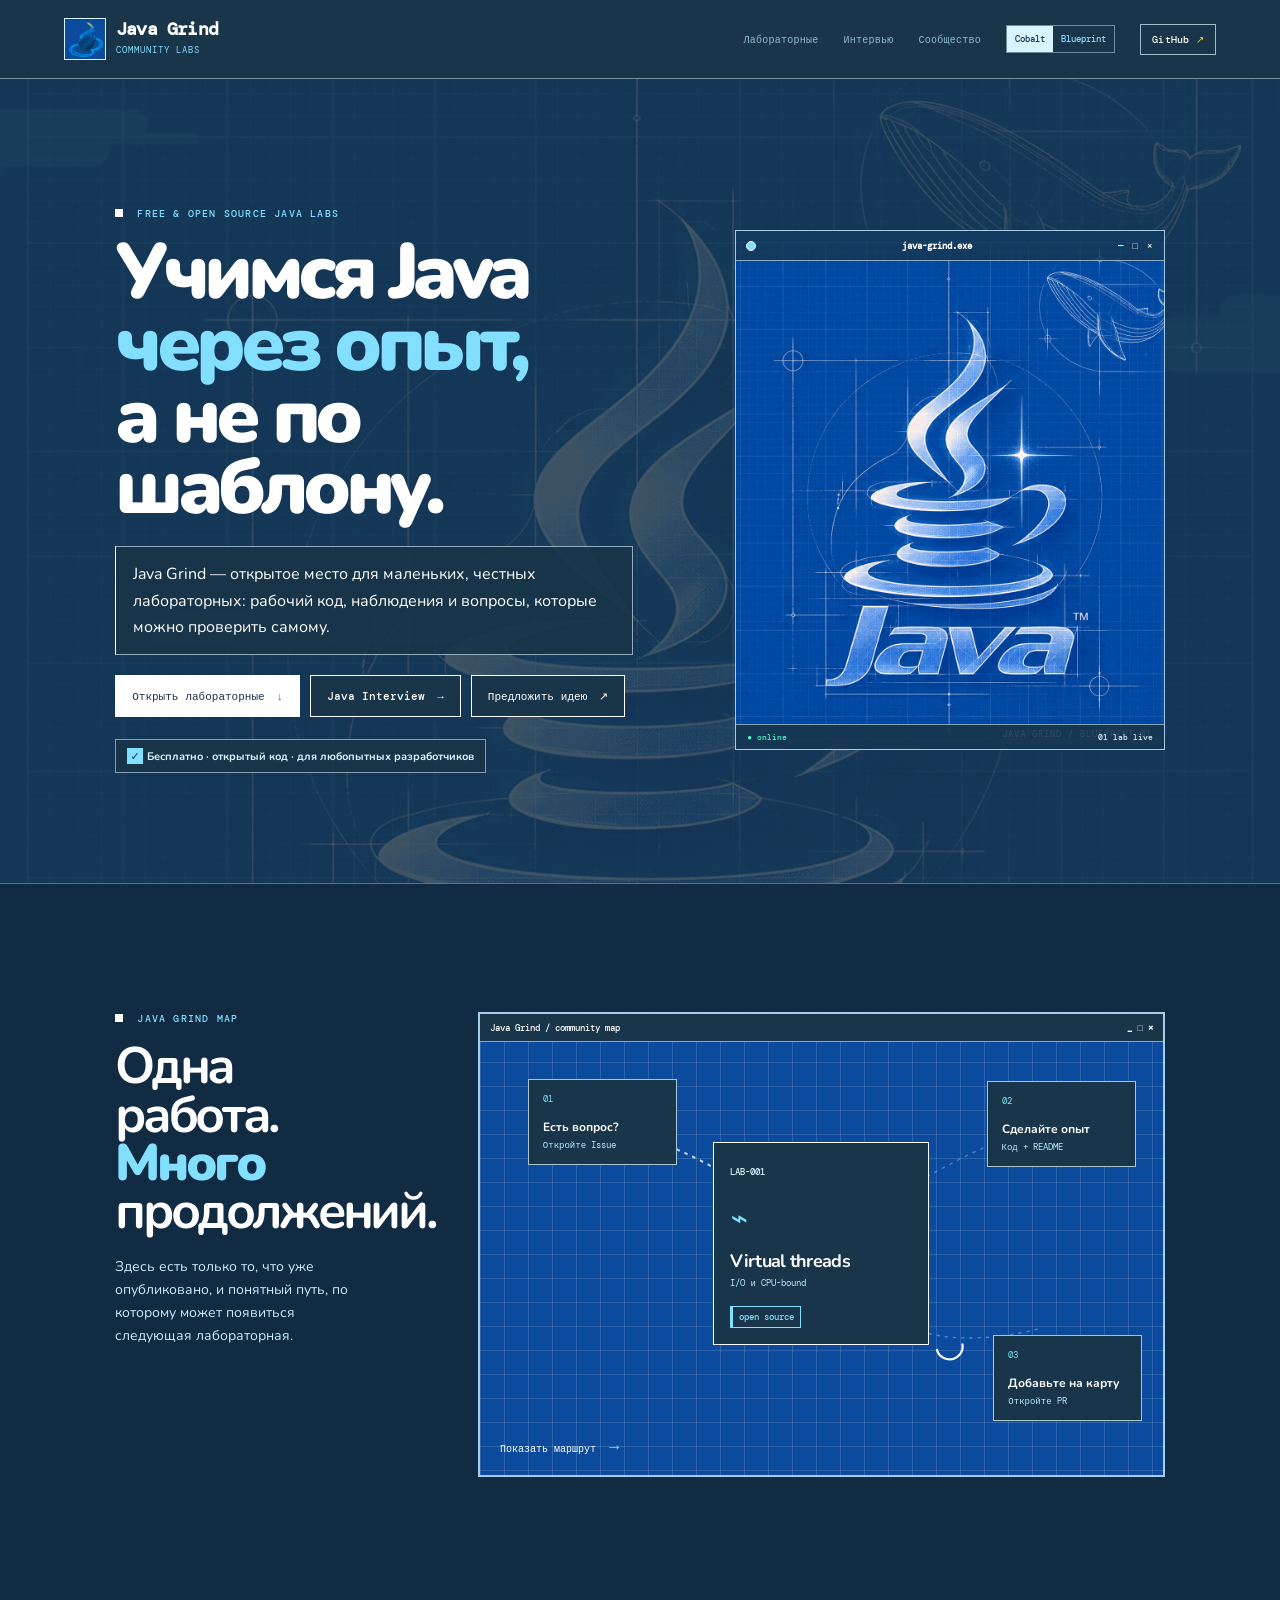
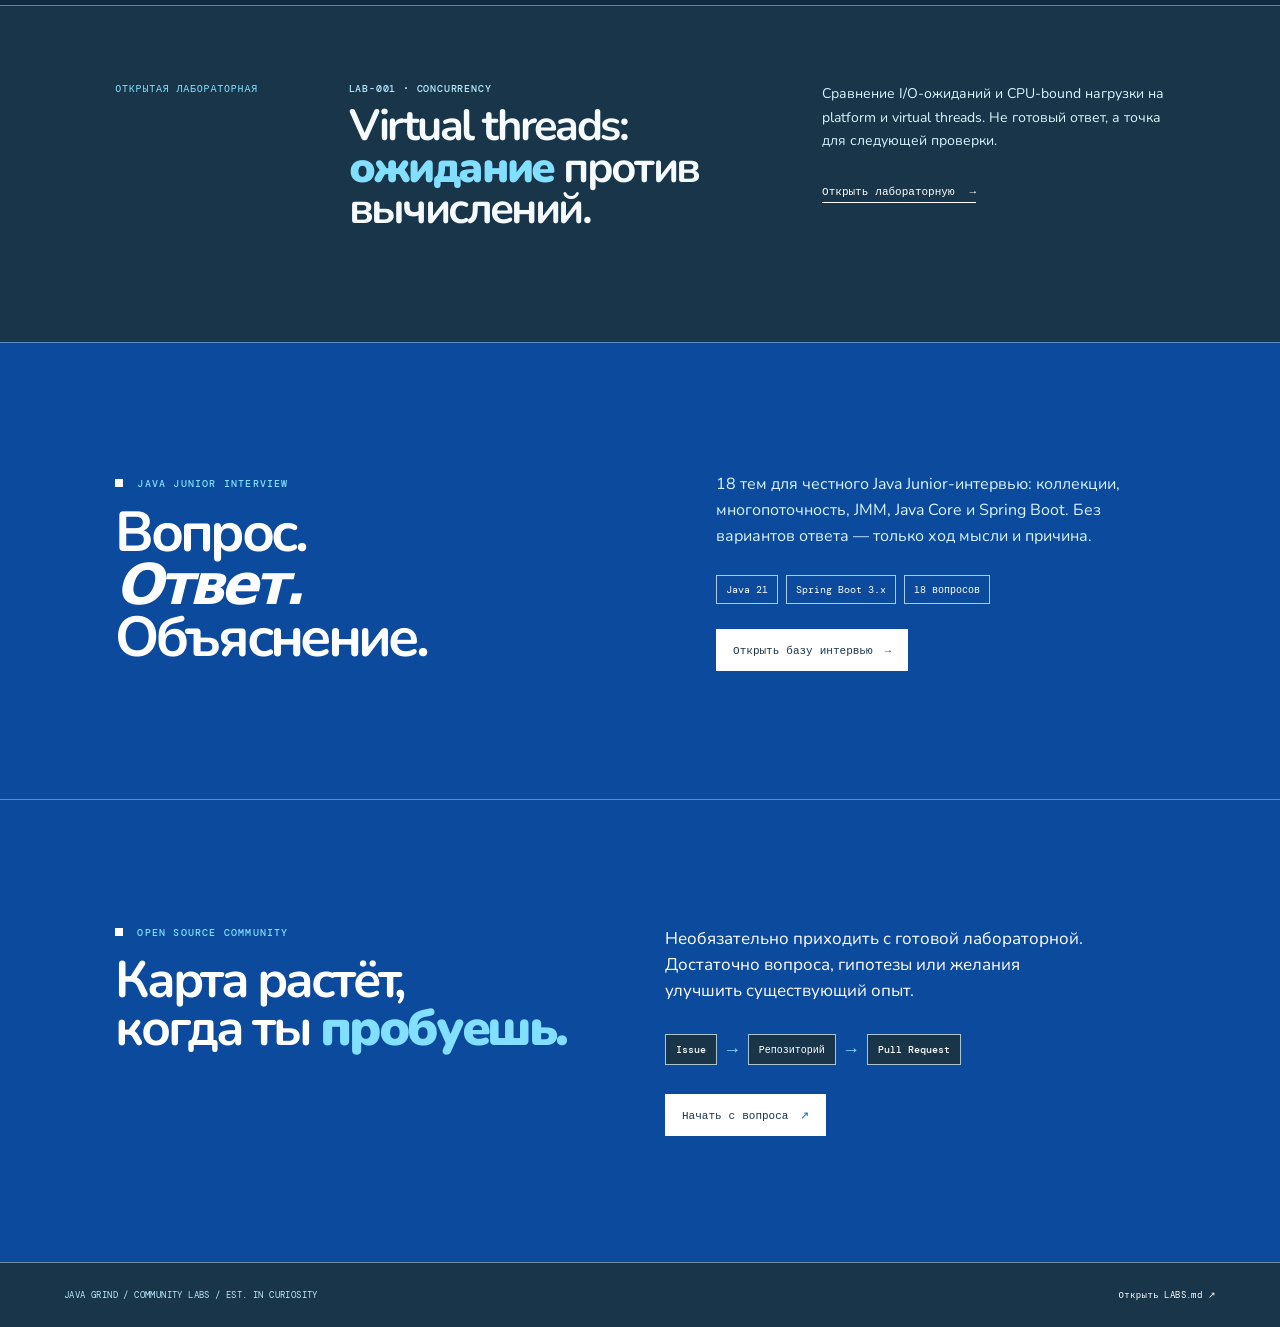
==== commit 09cecf31: "Java inteview" ====
--- a/web/index.html
+++ b/web/index.html
@@ -13,7 +13,7 @@
     <header class="site-header">
       <a class="brand" href="#top" aria-label="Java Grind — в начало"><span class="brand-orb"><img src="assets/java-grind-mark-blueprint.png" alt="" /></span><span><b>Java</b> Grind<small>community labs</small></span></a>
       <nav aria-label="Основная навигация">
-        <a href="#map">Лабораторные</a><a href="#contribute">Сообщество</a>
+        <a href="#map">Лабораторные</a><a href="interview.html">Интервью</a><a href="#contribute">Сообщество</a>
         <div class="theme-switch" role="group" aria-label="Цветовая схема сайта"><button type="button" data-theme="sky">Cobalt</button><button type="button" data-theme="cloud">Blueprint</button></div>
         <a class="github-link" href="https://github.com/Java-Grind" target="_blank" rel="noreferrer">GitHub <span>↗</span></a>
       </nav>
@@ -24,7 +24,7 @@
           <p class="eyebrow"><span></span> FREE & OPEN SOURCE JAVA LABS</p>
           <h1>Учимся Java<br /><em>через опыт,</em><br />а не по шаблону.</h1>
           <p class="lead">Java Grind — открытое место для маленьких, честных лабораторных: рабочий код, наблюдения и вопросы, которые можно проверить самому.</p>
-          <div class="hero-actions"><a class="button button-primary" href="#map">Открыть лабораторные <span>↓</span></a><a class="button button-quiet" href="https://github.com/Java-Grind/.github/issues/new" target="_blank" rel="noreferrer">Предложить идею <span>↗</span></a></div>
+          <div class="hero-actions"><a class="button button-primary" href="#map">Открыть лабораторные <span>↓</span></a><a class="button button-quiet" href="interview.html">Java Interview <span>→</span></a><a class="button button-quiet" href="https://github.com/Java-Grind/.github/issues/new" target="_blank" rel="noreferrer">Предложить идею <span>↗</span></a></div>
           <p class="free-note"><i>✓</i> Бесплатно · открытый код · для любопытных разработчиков</p>
         </div>
         <div class="mascot-scene" aria-label="Кит-маскот Java Grind с чашкой кофе">
@@ -47,6 +47,7 @@
         </div>
       </section>
       <section class="lab-detail"><div class="detail-label">ОТКРЫТАЯ ЛАБОРАТОРНАЯ</div><div><p class="lab-id">LAB-001 <span>·</span> CONCURRENCY</p><h2>Virtual threads:<br /><em>ожидание</em> против вычислений.</h2></div><div class="detail-copy"><p>Сравнение I/O-ожиданий и CPU-bound нагрузки на platform и virtual threads. Не готовый ответ, а точка для следующей проверки.</p><a class="text-link" href="https://github.com/Java-Grind/VirtualThread_Lab" target="_blank" rel="noreferrer">Открыть лабораторную <span>→</span></a></div></section>
+      <section class="interview-preview" aria-labelledby="interview-title"><div><p class="eyebrow"><span></span> JAVA JUNIOR INTERVIEW</p><h2 id="interview-title">Вопрос.<br /><em>Ответ.</em><br />Объяснение.</h2></div><div class="interview-preview-copy"><p>18 тем для честного Java Junior-интервью: коллекции, многопоточность, JMM, Java Core и Spring Boot. Без вариантов ответа — только ход мысли и причина.</p><div class="interview-tags"><span>Java 21</span><span>Spring Boot 3.x</span><span>18 вопросов</span></div><a class="button button-primary" href="interview.html">Открыть базу интервью <span>→</span></a></div></section>
       <section class="contribute" id="contribute"><div><p class="eyebrow"><span></span> OPEN SOURCE COMMUNITY</p><h2>Карта растёт,<br />когда ты <em>пробуешь.</em></h2></div><div class="contribute-copy"><p>Необязательно приходить с готовой лабораторной. Достаточно вопроса, гипотезы или желания улучшить существующий опыт.</p><div class="steps"><span>Issue</span><i>→</i><span>Репозиторий</span><i>→</i><span>Pull Request</span></div><a class="button button-primary" href="https://github.com/Java-Grind/.github/issues/new" target="_blank" rel="noreferrer">Начать с вопроса <span>↗</span></a></div></section>
     </main>
     <footer><span>JAVA GRIND / COMMUNITY LABS / EST. IN CURIOSITY</span><a href="../LABS.md">Открыть LABS.md ↗</a></footer>
--- a/web/styles.css
+++ b/web/styles.css
@@ -57,3 +57,21 @@
 /* Keep the blueprint visible without sacrificing the primary message. */
 .hero .lead { max-width:540px; margin-bottom:0; padding:14px 17px; border:1px solid #0088cc; border-left:4px solid #ffc600; background:rgba(16,43,66,.93); color:#fff; box-shadow:4px 4px 0 rgba(0,0,0,.24); }
 .free-note { display:inline-flex; align-items:center; padding:8px 11px; border:1px solid rgba(0,136,204,.85); background:rgba(16,43,66,.9); color:#d8f4ff; box-shadow:3px 3px 0 rgba(0,0,0,.22); }
+
+/* Java Grind blueprint system, based on the supplied engineering reference. */
+body { background:#193549; }
+.sky-bg { opacity:.16; background:#193549 url("assets/java-grind-blueprint-reference.png") center top/cover fixed; filter:none; }
+.site-header { border-bottom:1px solid rgba(220,246,255,.48); background:#193549; backdrop-filter:none; }
+.brand { font-family:var(--mono); font-size:18px; letter-spacing:-.8px; }.brand b { color:#fff; }.brand small { color:#82dfff; letter-spacing:1px; }.brand-orb { border:1px solid #d8f4ff; background:#0b4a9c; box-shadow:none; transform:none; }.brand-orb img { width:39px; height:39px; transform:none; }
+nav { font-size:10px; letter-spacing:.25px; }.github-link,.theme-switch,.theme-switch button,.button,.mascot-scene,.mascot-label,.constellation,.lab-live,.action-node,.status,.steps span { border-radius:0; }
+.github-link { border-color:rgba(220,246,255,.7); background:#193549; box-shadow:none; }.theme-switch { border-color:rgba(220,246,255,.45); background:#193549; }.theme-switch button.active { background:#d8f4ff; color:#193549; }
+.hero { min-height:650px; padding-top:clamp(72px,10vw,132px); padding-bottom:clamp(72px,9vw,110px); align-items:center; }.hero h1 { color:#fff; font-family:var(--round); font-size:clamp(46px,6.1vw,82px); text-shadow:none; }.hero h1 em,.section-intro em,.contribute em,.lab-detail h2 em { color:#82dfff; font-family:inherit; font-style:normal; font-weight:900; letter-spacing:inherit; }.eyebrow { color:#82dfff; letter-spacing:1.2px; }.eyebrow span { border-radius:0; background:#fff; box-shadow:none; }.hero .lead { border-color:rgba(220,246,255,.62); border-left:1px solid #fff; background:rgba(25,53,73,.9); box-shadow:none; }.hero-actions { margin-top:20px; }.button { border-color:#fff; box-shadow:none; }.button:hover { box-shadow:none; transform:translate(-1px,-1px); }.button-primary { background:#fff; color:#193549; }.button-primary span { color:#0066cc; }.button-quiet { background:#193549; color:#fff; }.free-note { border-color:rgba(220,246,255,.55); background:rgba(25,53,73,.9); box-shadow:none; }.free-note i { border-radius:0; background:#82dfff; color:#193549; }
+.mascot-scene { min-height:520px; padding:31px 0 0; border:1px solid rgba(220,246,255,.75); background:#0b4a9c url("assets/java-grind-blueprint-reference.png") center/cover no-repeat; box-shadow:none; transform:none; }.mascot-scene::after { content:"JAVA GRIND / BLUEPRINT 01"; position:absolute; right:12px; bottom:9px; color:rgba(255,255,255,.82); font:9px var(--mono); letter-spacing:1px; }.window-title { height:30px; border-color:rgba(220,246,255,.6); background:rgba(25,53,73,.74); color:#fff; }.window-title span { border-color:#fff; background:#82dfff; }.mascot,.mascot-label { display:none; }.status-bar { border-color:rgba(220,246,255,.55); background:rgba(25,53,73,.87); color:#d8f4ff; }
+.map-section { border-top:1px solid rgba(220,246,255,.35); background:#102b42; }.section-intro h2 { color:#fff; }.section-intro > p:last-child { color:#c9ebff; }.constellation { border-color:rgba(220,246,255,.75); background-color:#0b4a9c; background-image:linear-gradient(rgba(220,246,255,.16) 1px,transparent 1px),linear-gradient(90deg,rgba(220,246,255,.16) 1px,transparent 1px); background-size:24px 24px; box-shadow:none; }.map-window-title { border-color:rgba(220,246,255,.6); background:#193549; color:#fff; }.route { stroke:#b3eaff; }.route-main { stroke:#fff; }.lab-live { border-color:#fff; background:#193549; box-shadow:none; transform:none; }.lab-live:hover,.action-node:hover { box-shadow:none; transform:translate(-2px,-2px); }.node-icon,.action-node span,.map-toggle span { color:#82dfff; }.lab-live strong,.action-node strong { color:#fff; }.lab-live small,.action-node small { color:#b8eaff; }.status { border-color:#82dfff; color:#82dfff; }.action-node { border-color:rgba(220,246,255,.75); background:#193549; box-shadow:none; }.map-toggle { color:#fff; }.tiny-whale { color:#fff; }
+.lab-detail { border-top:1px solid rgba(220,246,255,.38); background:#193549; }.detail-label { color:#82dfff; }.lab-id { color:#b8eaff; }.lab-id span { color:#fff; }.detail-copy { color:#d8f4ff; }.text-link { border-color:#fff; color:#fff; }.contribute { border-top:1px solid rgba(220,246,255,.38); background:#0b4a9c; }.contribute h2,.contribute-copy > p { color:#fff; }.steps span { border-color:rgba(220,246,255,.75); background:#193549; color:#fff; }.steps i { color:#82dfff; } footer { border-top:1px solid rgba(220,246,255,.45); background:#193549; color:#b8eaff; } footer a { color:#fff; }
+@media (max-width:680px) { .mascot-scene { min-height:360px; }.hero { padding-top:65px; }.hero h1 { font-size:clamp(43px,12vw,61px); } }
+
+/* Interview knowledge base */
+.interview-preview { display:grid; grid-template-columns:minmax(0,1fr) minmax(280px,.9fr); gap:clamp(36px,8vw,125px); align-items:center; padding:clamp(72px,10vw,128px) clamp(20px,9vw,138px); border-top:1px solid rgba(220,246,255,.38); background:#0b4a9c; }.interview-preview h2 { margin:0; color:#fff; font-size:clamp(38px,4.4vw,64px); line-height:.92; letter-spacing:-.065em; }.interview-preview-copy { max-width:505px; color:#d8f4ff; font-size:16px; line-height:1.65; }.interview-tags { display:flex; flex-wrap:wrap; gap:8px; margin:25px 0; }.interview-tags span { padding:7px 9px; border:1px solid rgba(220,246,255,.75); color:#fff; font:10px var(--mono); }
+.interview-page { max-width:1120px; margin:auto; padding:clamp(58px,8vw,110px) clamp(20px,6vw,70px) 100px; }.interview-page .page-intro { max-width:760px; margin-bottom:54px; }.interview-page h1 { margin:0 0 20px; color:#fff; font-size:clamp(43px,6vw,78px); line-height:.93; letter-spacing:-.07em; }.interview-page h1 em { color:#82dfff; font-style:normal; }.interview-page .lead { max-width:680px; }.interview-grid { display:grid; grid-template-columns:repeat(2,minmax(0,1fr)); gap:18px; }.interview-group { grid-column:1 / -1; margin:34px 0 2px; padding-bottom:12px; border-bottom:1px solid rgba(220,246,255,.45); color:#82dfff; font:11px var(--mono); letter-spacing:1.15px; }.qa-card { border:1px solid rgba(220,246,255,.7); background:rgba(16,43,66,.87); }.qa-card summary { display:flex; gap:14px; align-items:baseline; padding:17px; color:#fff; cursor:pointer; font-weight:800; line-height:1.35; list-style:none; }.qa-card summary::-webkit-details-marker { display:none; }.qa-card summary::after { content:"+"; margin-left:auto; color:#82dfff; font:22px var(--mono); }.qa-card[open] summary::after { content:"−"; }.qa-number { flex:0 0 auto; color:#82dfff; font:10px var(--mono); }.qa-content { padding:0 17px 19px; border-top:1px solid rgba(220,246,255,.25); color:#d8f4ff; font-size:14px; line-height:1.65; }.qa-content p { margin:15px 0 0; }.qa-content strong { color:#fff; }.qa-content code { padding:2px 4px; background:#193549; color:#82dfff; font:12px var(--mono); }.interview-return { display:inline-flex; margin-top:48px; }
+@media (max-width:680px) { .interview-preview,.interview-grid { grid-template-columns:1fr; }.interview-page { padding-top:58px; }.interview-group { margin-top:24px; } }
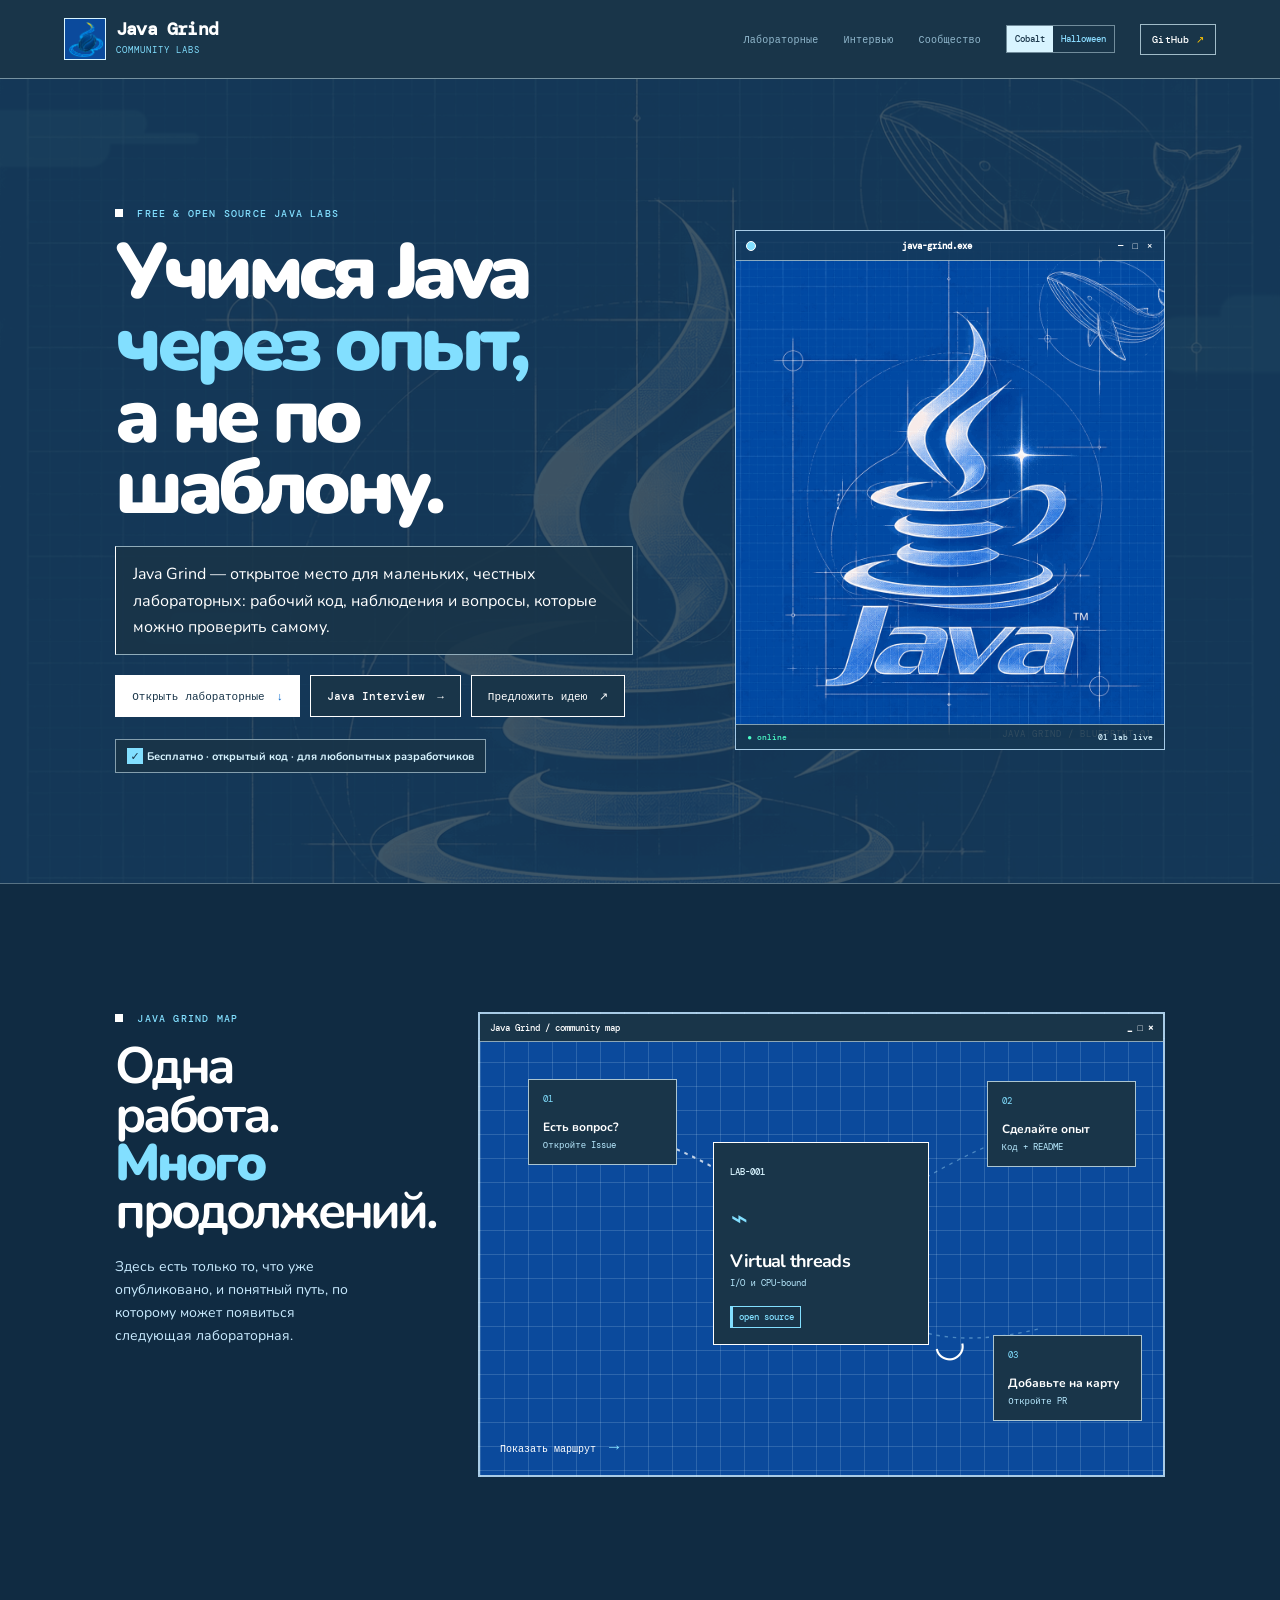
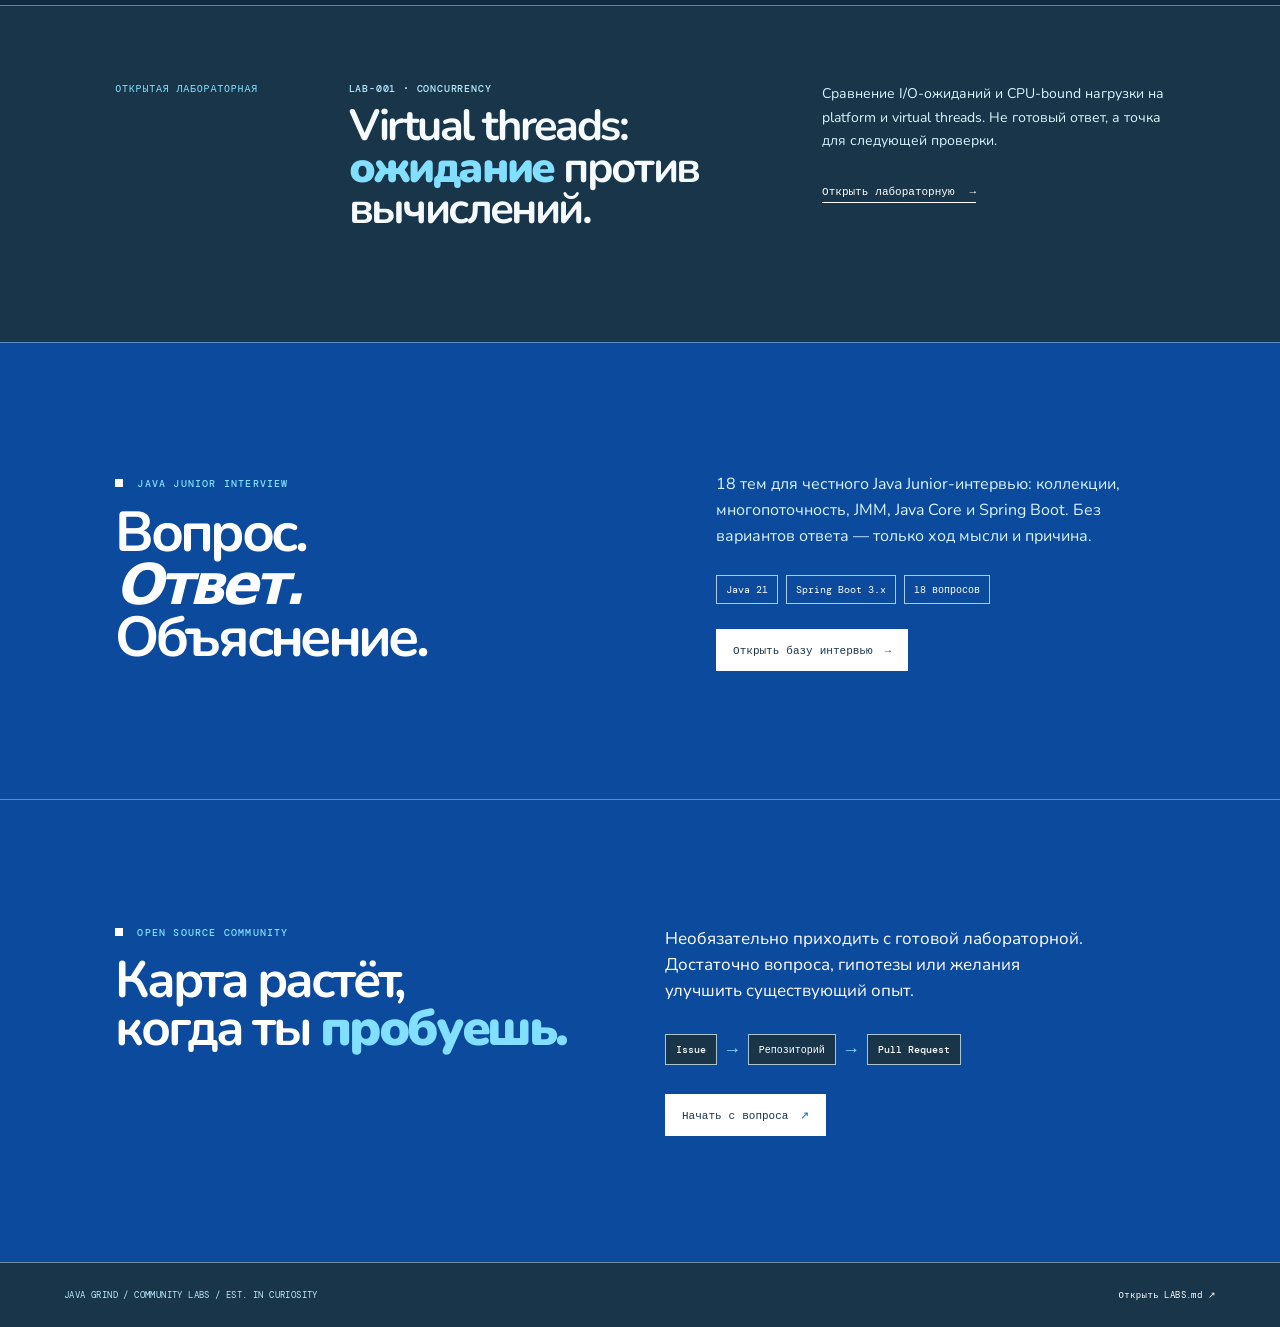
==== commit 872d6b33: "Spooky;5u" ====
--- a/web/index.html
+++ b/web/index.html
@@ -11,10 +11,10 @@
   <body class="sky-theme">
     <div class="sky-bg" aria-hidden="true"><i class="cloud cloud-one"></i><i class="cloud cloud-two"></i><i class="cloud cloud-three"></i></div>
     <header class="site-header">
-      <a class="brand" href="#top" aria-label="Java Grind — в начало"><span class="brand-orb"><img src="assets/java-grind-mark-blueprint.png" alt="" /></span><span><b>Java</b> Grind<small>community labs</small></span></a>
+      <a class="brand" href="#top" aria-label="Java Grind — в начало"><span class="brand-orb"><img data-brand-mark src="assets/java-grind-mark-blueprint.png" alt="" /></span><span><b>Java</b> Grind<small>community labs</small></span></a>
       <nav aria-label="Основная навигация">
         <a href="#map">Лабораторные</a><a href="interview.html">Интервью</a><a href="#contribute">Сообщество</a>
-        <div class="theme-switch" role="group" aria-label="Цветовая схема сайта"><button type="button" data-theme="sky">Cobalt</button><button type="button" data-theme="cloud">Blueprint</button></div>
+        <div class="theme-switch" role="group" aria-label="Цветовая схема сайта"><button type="button" data-theme="sky">Cobalt</button><button type="button" data-theme="halloween">Halloween</button></div>
         <a class="github-link" href="https://github.com/Java-Grind" target="_blank" rel="noreferrer">GitHub <span>↗</span></a>
       </nav>
     </header>
--- a/web/styles.css
+++ b/web/styles.css
@@ -75,3 +75,13 @@
 .interview-preview { display:grid; grid-template-columns:minmax(0,1fr) minmax(280px,.9fr); gap:clamp(36px,8vw,125px); align-items:center; padding:clamp(72px,10vw,128px) clamp(20px,9vw,138px); border-top:1px solid rgba(220,246,255,.38); background:#0b4a9c; }.interview-preview h2 { margin:0; color:#fff; font-size:clamp(38px,4.4vw,64px); line-height:.92; letter-spacing:-.065em; }.interview-preview-copy { max-width:505px; color:#d8f4ff; font-size:16px; line-height:1.65; }.interview-tags { display:flex; flex-wrap:wrap; gap:8px; margin:25px 0; }.interview-tags span { padding:7px 9px; border:1px solid rgba(220,246,255,.75); color:#fff; font:10px var(--mono); }
 .interview-page { max-width:1120px; margin:auto; padding:clamp(58px,8vw,110px) clamp(20px,6vw,70px) 100px; }.interview-page .page-intro { max-width:760px; margin-bottom:54px; }.interview-page h1 { margin:0 0 20px; color:#fff; font-size:clamp(43px,6vw,78px); line-height:.93; letter-spacing:-.07em; }.interview-page h1 em { color:#82dfff; font-style:normal; }.interview-page .lead { max-width:680px; }.interview-grid { display:grid; grid-template-columns:repeat(2,minmax(0,1fr)); gap:18px; }.interview-group { grid-column:1 / -1; margin:34px 0 2px; padding-bottom:12px; border-bottom:1px solid rgba(220,246,255,.45); color:#82dfff; font:11px var(--mono); letter-spacing:1.15px; }.qa-card { border:1px solid rgba(220,246,255,.7); background:rgba(16,43,66,.87); }.qa-card summary { display:flex; gap:14px; align-items:baseline; padding:17px; color:#fff; cursor:pointer; font-weight:800; line-height:1.35; list-style:none; }.qa-card summary::-webkit-details-marker { display:none; }.qa-card summary::after { content:"+"; margin-left:auto; color:#82dfff; font:22px var(--mono); }.qa-card[open] summary::after { content:"−"; }.qa-number { flex:0 0 auto; color:#82dfff; font:10px var(--mono); }.qa-content { padding:0 17px 19px; border-top:1px solid rgba(220,246,255,.25); color:#d8f4ff; font-size:14px; line-height:1.65; }.qa-content p { margin:15px 0 0; }.qa-content strong { color:#fff; }.qa-content code { padding:2px 4px; background:#193549; color:#82dfff; font:12px var(--mono); }.interview-return { display:inline-flex; margin-top:48px; }
 @media (max-width:680px) { .interview-preview,.interview-grid { grid-template-columns:1fr; }.interview-page { padding-top:58px; }.interview-group { margin-top:24px; } }
+
+/* Halloween: a calm midnight lab, warm pumpkin signals, and a little spooky atmosphere. */
+.halloween-theme { --ink:#f4dfb2; --deep:#190e2a; --blue:#7854a8; --sky:#31194b; --cloud:#21102f; --cream:#160b24; --mint:#8ed3a1; --grass:#41704b; --peach:#f06a2a; --yellow:#ffb52a; --line:rgba(255,202,112,.25); color:#f6ead1; background:#160b24; }
+.halloween-theme .sky-bg { opacity:1; background:radial-gradient(circle at 76% 16%,rgba(255,205,111,.96) 0 3.7%,transparent 3.85%),radial-gradient(circle at 22% 76%,rgba(117,60,150,.34),transparent 26%),linear-gradient(154deg,#130820 0%,#27103a 47%,#4a1d39 100%); filter:none; }
+.halloween-theme .sky-bg::before { content:""; position:absolute; inset:0; background-image:radial-gradient(circle,rgba(255,235,184,.85) 0 1px,transparent 1.45px),radial-gradient(circle,rgba(255,235,184,.55) 0 1px,transparent 1.4px); background-position:12% 21%,62% 38%; background-size:87px 91px,131px 119px; opacity:.72; }
+.halloween-theme .cloud { display:none; }.halloween-theme .site-header { border-color:rgba(255,189,85,.38); background:rgba(22,11,36,.91); }.halloween-theme .brand { color:#fff3d7; }.halloween-theme .brand b { color:#ffb52a; }.halloween-theme .brand small { color:#d8a9ff; }.halloween-theme .brand-orb { border-color:#ffb52a; background:#2c1241; }.halloween-theme nav > a:not(.github-link) { color:#f3dfbe; }.halloween-theme nav > a:not(.github-link):hover { color:#ffb52a; }.halloween-theme .github-link,.halloween-theme .theme-switch { border-color:rgba(255,189,85,.57); background:#271137; color:#fff3d7; }.halloween-theme .github-link { box-shadow:none; }.halloween-theme .github-link span { color:#ffb52a; }.halloween-theme .theme-switch button { color:#d8a9ff; }.halloween-theme .theme-switch button.active { background:#ffb52a; color:#190e2a; }
+.halloween-theme .hero h1,.halloween-theme .section-intro h2,.halloween-theme .contribute h2,.halloween-theme .interview-preview h2,.halloween-theme .interview-page h1 { color:#fff3d7; }.halloween-theme .hero h1 em,.halloween-theme .section-intro em,.halloween-theme .contribute em,.halloween-theme .lab-detail h2 em,.halloween-theme .interview-page h1 em { color:#ff9d3b; }.halloween-theme .eyebrow { color:#d8a9ff; }.halloween-theme .eyebrow span { background:#ffb52a; }.halloween-theme .lead,.halloween-theme .free-note,.halloween-theme .section-intro > p:last-child,.halloween-theme .interview-preview-copy { color:#e6d3dc; }.halloween-theme .hero .lead,.halloween-theme .free-note { background:rgba(24,11,38,.74); }.halloween-theme .button { border-color:#ffbd55; }.halloween-theme .button-primary { background:#f06a2a; color:#190e2a; }.halloween-theme .button-primary span { color:#fff3d7; }.halloween-theme .button-quiet { background:#271137; color:#fff3d7; }.halloween-theme .free-note i { background:#8ed3a1; color:#190e2a; }
+.halloween-theme .mascot-scene { border-color:rgba(255,189,85,.7); background-color:#251039; background-image:linear-gradient(rgba(224,167,255,.1) 1px,transparent 1px),linear-gradient(90deg,rgba(224,167,255,.1) 1px,transparent 1px),radial-gradient(circle at 72% 25%,rgba(255,131,44,.3),transparent 27%); box-shadow:0 16px 40px rgba(0,0,0,.34); }.halloween-theme .mascot-scene::after { content:"JAVA GRIND / SPOOKY BUILD"; }.halloween-theme .window-title,.halloween-theme .map-window-title { border-color:rgba(255,189,85,.5); background:linear-gradient(90deg,#4b2057,#7b3154 65%,#cf592d); color:#fff3d7; }.halloween-theme .window-title span { background:#ffb52a; border-color:#fff3d7; }.halloween-theme .mascot { display:block; filter:drop-shadow(0 16px 18px rgba(0,0,0,.52)) sepia(.22) saturate(1.18); }.halloween-theme .mascot-label { display:block; border-color:#ffbd55; background:#251039; color:#e6d3dc; }.halloween-theme .mascot-label b { color:#ffb52a; }.halloween-theme .status-bar { border-color:rgba(255,189,85,.45); background:rgba(25,10,38,.89); color:#e6d3dc; }.halloween-theme .status-bar span:first-child { color:#8ed3a1; }
+.halloween-theme .map-section { border-color:rgba(255,189,85,.25); background:rgba(20,9,32,.92); }.halloween-theme .constellation { border-color:rgba(255,189,85,.72); background-color:#21102f; background-image:linear-gradient(rgba(223,162,255,.1) 1px,transparent 1px),linear-gradient(90deg,rgba(223,162,255,.1) 1px,transparent 1px); box-shadow:0 16px 40px rgba(0,0,0,.32); }.halloween-theme .route { stroke:#c58bea; }.halloween-theme .route-main { stroke:#ffb52a; }.halloween-theme .constellation.is-routed .route-draft { stroke:#8ed3a1; }.halloween-theme .lab-live { border-color:#ffb52a; background:linear-gradient(135deg,#572049,#291138); }.halloween-theme .node-icon,.halloween-theme .action-node span,.halloween-theme .map-toggle span { color:#ffb52a; }.halloween-theme .lab-live strong,.halloween-theme .action-node strong,.halloween-theme .map-toggle { color:#fff3d7; }.halloween-theme .lab-live small,.halloween-theme .action-node small { color:#e6d3dc; }.halloween-theme .status { border-color:#8ed3a1; color:#8ed3a1; }.halloween-theme .action-node { border-color:rgba(255,189,85,.64); background:#271137; }.halloween-theme .tiny-whale { color:#d8a9ff; }
+.halloween-theme .lab-detail { border-color:rgba(255,189,85,.28); background:linear-gradient(120deg,#28103b,#4c1f43 62%,#6e2b3f); }.halloween-theme .detail-label,.halloween-theme .lab-id span,.halloween-theme .text-link { color:#ffb52a; }.halloween-theme .lab-id,.halloween-theme .detail-copy { color:#f0dddf; }.halloween-theme .text-link { border-color:#ffb52a; }.halloween-theme .interview-preview,.halloween-theme .contribute { border-color:rgba(255,189,85,.28); background:#251039; }.halloween-theme .interview-tags span,.halloween-theme .steps span { border-color:rgba(255,189,85,.65); background:#291138; color:#fff3d7; }.halloween-theme .steps i { color:#ff9d3b; }.halloween-theme .qa-card { border-color:rgba(255,189,85,.54); background:rgba(39,17,55,.91); }.halloween-theme .qa-card summary,.halloween-theme .qa-content { color:#f6ead1; }.halloween-theme .qa-card summary::after,.halloween-theme .qa-number,.halloween-theme .interview-group { color:#ffb52a; }.halloween-theme .qa-content { border-color:rgba(255,189,85,.24); }.halloween-theme .qa-content code { background:#180b26; color:#ffcb71; }.halloween-theme footer { border-color:rgba(255,189,85,.34); background:#160b24; color:#e6d3dc; }.halloween-theme footer a { color:#ffb52a; }
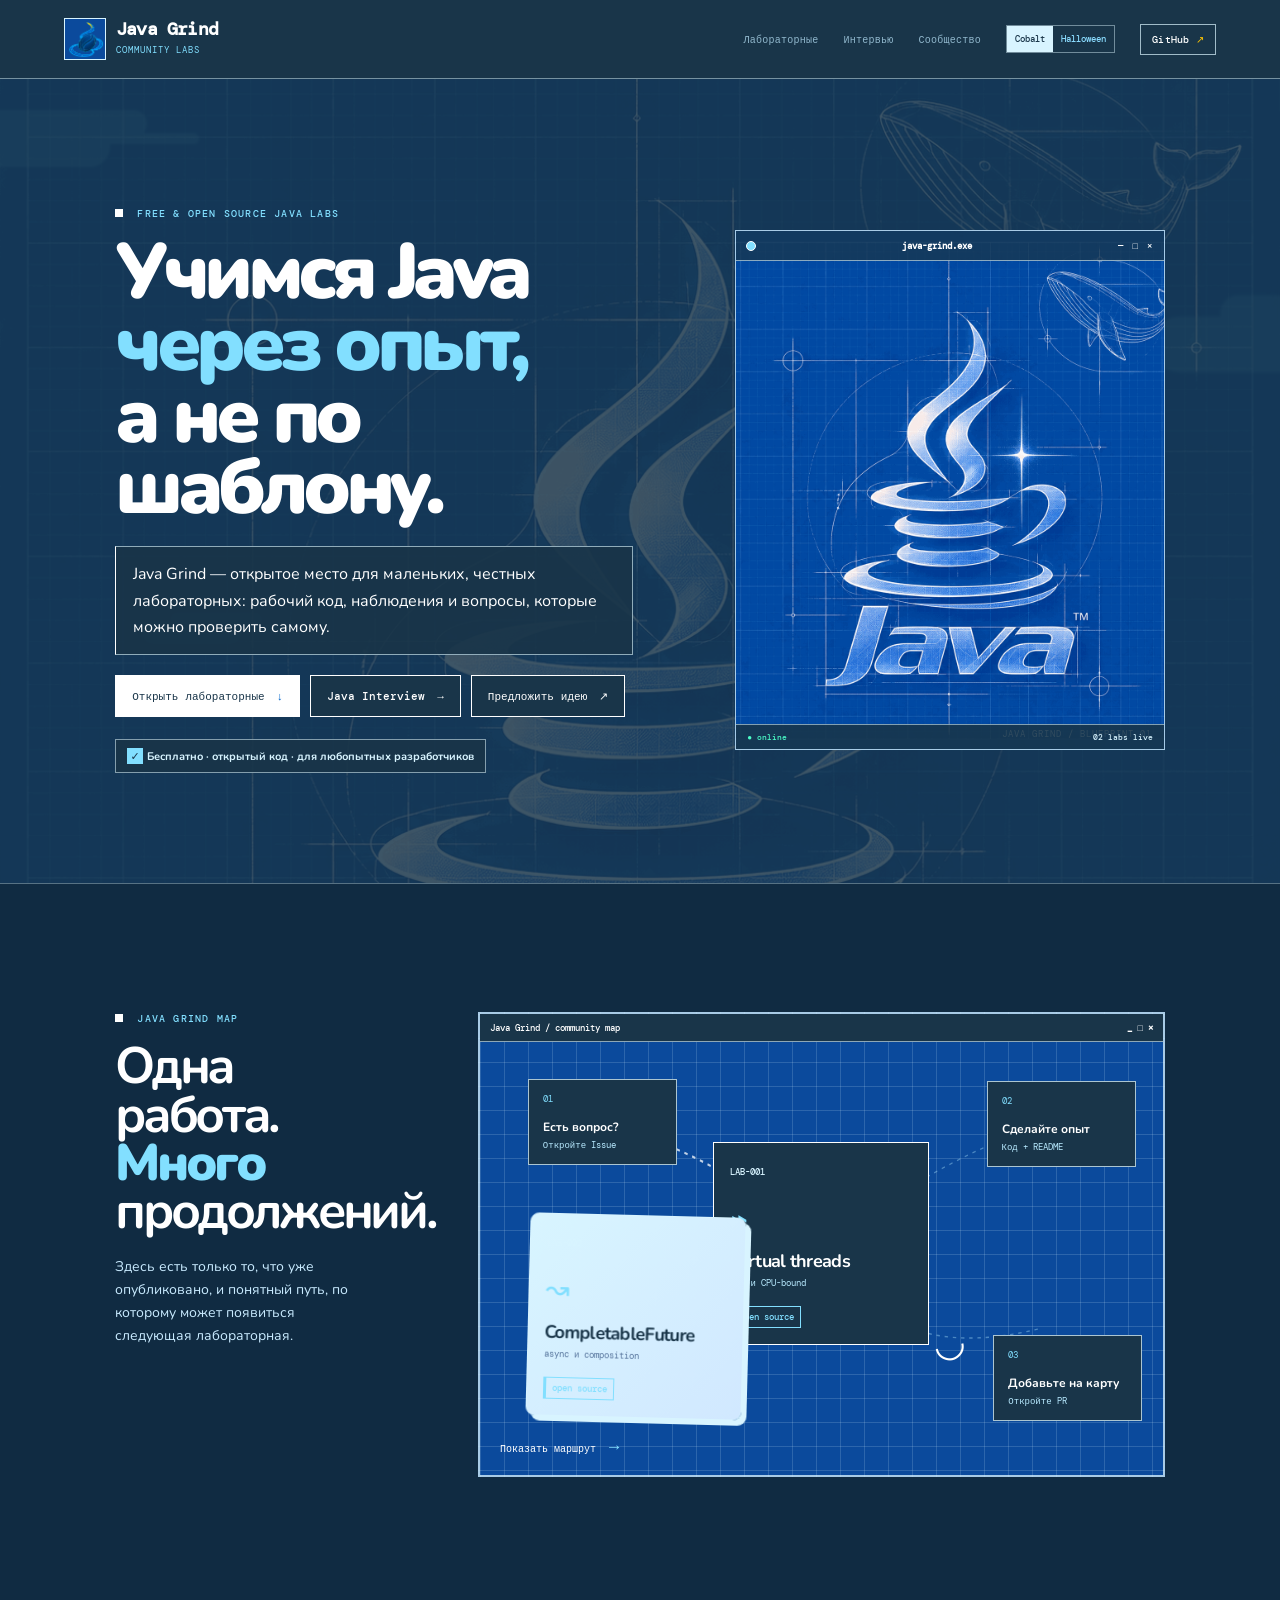
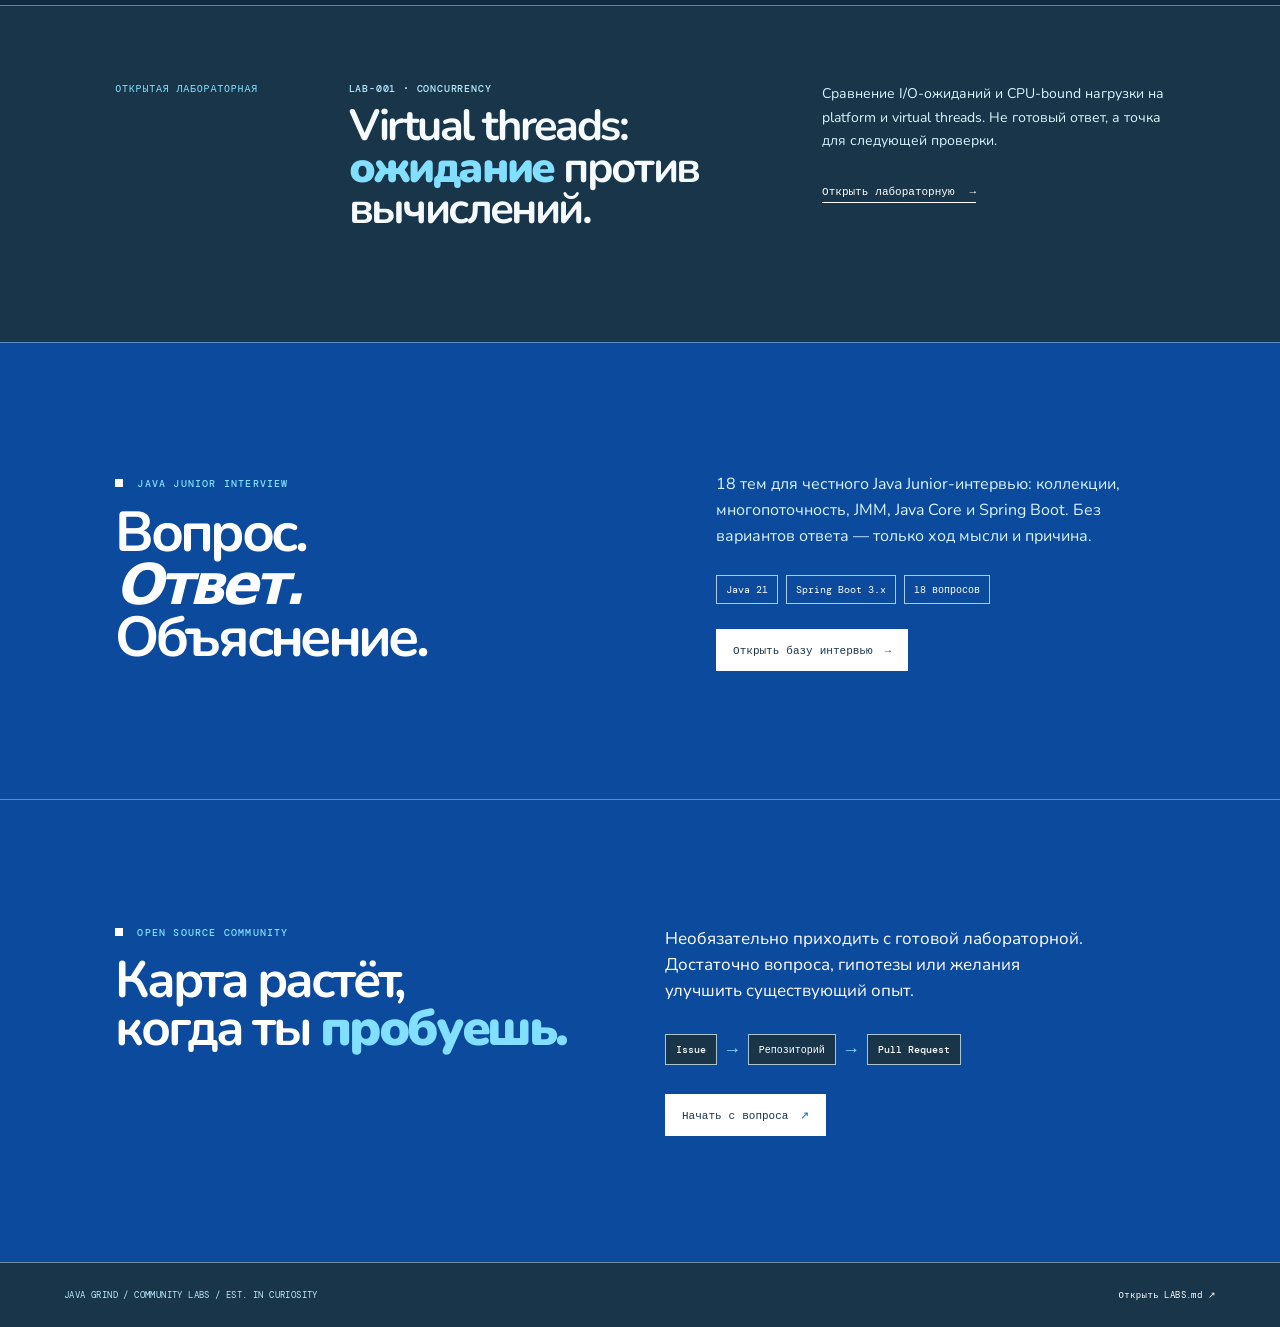
==== commit 276e790b: "Add CompletableFuture lab to catalog" ====
--- a/web/index.html
+++ b/web/index.html
@@ -30,16 +30,17 @@
         <div class="mascot-scene" aria-label="Кит-маскот Java Grind с чашкой кофе">
           <div class="window-title"><span></span><b>java-grind.exe</b><i>— □ ×</i></div>
           <img class="mascot" src="assets/there-no-whale-java-mascot.png" alt="Дружелюбный голубой кит с чашкой кофе" />
-          <div class="mascot-label label-one">new idea<br /><b>received!</b></div><div class="mascot-label label-two">made with<br /><b>curiosity</b></div><div class="status-bar"><span>● online</span><span>01 lab live</span></div>
+          <div class="mascot-label label-one">new idea<br /><b>received!</b></div><div class="mascot-label label-two">made with<br /><b>curiosity</b></div><div class="status-bar"><span>● online</span><span>02 labs live</span></div>
         </div>
       </section>
       <section class="map-section" id="map">
         <div class="section-intro"><p class="eyebrow"><span></span> JAVA GRIND MAP</p><h2>Одна работа.<br /><em>Много</em> продолжений.</h2><p>Здесь есть только то, что уже опубликовано, и понятный путь, по которому может появиться следующая лабораторная.</p></div>
         <div class="constellation" id="constellation">
           <div class="map-window-title"><span>Java Grind / community map</span><b>_ □ ×</b></div>
-          <svg class="routes" viewBox="0 0 1000 460" preserveAspectRatio="none" aria-hidden="true"><path class="route route-main" d="M170,94 C245,94 325,124 390,154" /><path class="route route-draft" d="M807,94 C740,108 680,132 620,158" /><path class="route route-draft" d="M817,305 C748,317 676,320 620,300" /></svg>
+          <svg class="routes" viewBox="0 0 1000 460" preserveAspectRatio="none" aria-hidden="true"><path class="route route-main" d="M170,94 C245,94 325,124 390,154" /><path class="route route-main" d="M175,348 C245,330 315,296 390,278" /><path class="route route-draft" d="M807,94 C740,108 680,132 620,158" /><path class="route route-draft" d="M817,305 C748,317 676,320 620,300" /></svg>
           <i class="tiny-whale" aria-hidden="true">◡</i>
           <a class="lab-node lab-live" href="https://github.com/Java-Grind/VirtualThread_Lab" target="_blank" rel="noreferrer"><span class="node-number">LAB-001</span><span class="node-icon">⌁</span><strong>Virtual threads</strong><small>I/O и CPU-bound</small><b class="status">open source</b></a>
+          <a class="lab-node lab-future" href="https://github.com/Java-Grind/CompletableFuture_Lab" target="_blank" rel="noreferrer"><span class="node-number">LAB-002</span><span class="node-icon">↝</span><strong>CompletableFuture</strong><small>async и composition</small><b class="status">open source</b></a>
           <a class="action-node action-idea" href="https://github.com/Java-Grind/.github/issues/new" target="_blank" rel="noreferrer"><span>01</span><strong>Есть вопрос?</strong><small>Откройте Issue</small></a>
           <a class="action-node action-repo" href="https://github.com/Java-Grind" target="_blank" rel="noreferrer"><span>02</span><strong>Сделайте опыт</strong><small>Код + README</small></a>
           <a class="action-node action-pr" href="https://github.com/Java-Grind/.github/compare" target="_blank" rel="noreferrer"><span>03</span><strong>Добавьте на карту</strong><small>Откройте PR</small></a>
--- a/web/styles.css
+++ b/web/styles.css
@@ -23,7 +23,7 @@
 .mascot-label { position:absolute; z-index:2; padding:9px 12px; border:1px solid var(--ink); border-radius:8px; background:#fffdf5; box-shadow:3px 3px 0 rgba(36,63,119,.18); color:#6381aa; font:9px/1.35 var(--mono); }.mascot-label b { color:var(--deep); }.label-one { top:76px; left:18px; transform:rotate(-5deg); }.label-two { right:20px; bottom:103px; transform:rotate(4deg); }.status-bar { position:absolute; z-index:3; right:0; bottom:0; left:0; display:flex; justify-content:space-between; padding:7px 11px; border-top:1px solid rgba(36,63,119,.25); background:rgba(255,255,255,.73); color:#52769c; font:500 8px var(--mono); }.status-bar span:first-child { color:#4caa7b; }
 .map-section { padding:clamp(74px,10vw,136px) clamp(20px,9vw,138px); display:grid; grid-template-columns:minmax(210px,.55fr) minmax(510px,1.45fr); gap:clamp(45px,8vw,135px); background:rgba(255,252,240,.7); border-top:1px solid rgba(255,255,255,.8); }.section-intro h2,.contribute h2 { margin-bottom:20px; color:var(--deep); font-size:clamp(36px,4vw,58px); line-height:.94; letter-spacing:-.065em; }.section-intro > p:last-child { max-width:315px; color:#5a7ca1; font-size:14px; line-height:1.65; }
 .constellation { min-height:465px; position:relative; overflow:hidden; border:2px solid var(--ink); border-radius:12px; background-color:#eaf9ff; background-image:linear-gradient(rgba(117,189,240,.13) 1px,transparent 1px),linear-gradient(90deg,rgba(117,189,240,.13) 1px,transparent 1px); background-size:19px 19px; box-shadow:8px 9px 0 rgba(36,63,119,.13); }.map-window-title { position:relative; z-index:2; background:linear-gradient(90deg,#83c9f3,#d6f0ff 70%,#c8efd4); }.routes { position:absolute; inset:28px 0 0; width:100%; height:calc(100% - 28px); }.route { fill:none; stroke:#82bfe8; stroke-width:1.5; stroke-dasharray:5 7; opacity:.75; transition:stroke-dashoffset .6s,opacity .4s; }.route-main { stroke:#f58a7f; stroke-width:2.3; }.route-draft { opacity:.38; }.constellation.is-routed .route { stroke-dashoffset:-60; opacity:1; }.constellation.is-routed .route-draft { stroke:#6fb98b; }
-.lab-node,.action-node { position:absolute; z-index:1; text-decoration:none; transition:transform .24s,box-shadow .24s; }.lab-node:hover,.action-node:hover { transform:translate(-3px,-4px) rotate(0); box-shadow:7px 7px 0 rgba(36,63,119,.85); }.lab-live { width:216px; left:calc(50% - 108px); top:128px; padding:16px; border:1px solid var(--ink); border-radius:9px; background:linear-gradient(135deg,#fff0aa,#ffd3ad); box-shadow:5px 5px 0 var(--ink); transform:rotate(-2deg); }.node-number,.status { font:500 9px var(--mono); }.node-icon { display:block; margin:18px 0 11px; color:#f2766c; font-size:29px; }.lab-live strong,.lab-live small { display:block; }.lab-live strong { color:var(--deep); font-size:18px; letter-spacing:-.7px; }.lab-live small { margin-top:4px; color:#57759d; font:9px var(--mono); }.status { display:inline-block; margin-top:17px; padding:4px 6px; border:1px solid var(--ink); border-radius:99px; color:var(--deep); }
+.lab-node,.action-node { position:absolute; z-index:1; text-decoration:none; transition:transform .24s,box-shadow .24s; }.lab-node:hover,.action-node:hover { transform:translate(-3px,-4px) rotate(0); box-shadow:7px 7px 0 rgba(36,63,119,.85); }.lab-live,.lab-future { width:216px; padding:16px; border:1px solid var(--ink); border-radius:9px; background:linear-gradient(135deg,#fff0aa,#ffd3ad); box-shadow:5px 5px 0 var(--ink); }.lab-live { left:calc(50% - 108px); top:128px; transform:rotate(-2deg); }.lab-future { left:7%; bottom:57px; background:linear-gradient(135deg,#d8f5ff,#d1e8ff); transform:rotate(1.5deg); }.node-number,.status { font:500 9px var(--mono); }.node-icon { display:block; margin:18px 0 11px; color:#f2766c; font-size:29px; }.lab-live strong,.lab-live small,.lab-future strong,.lab-future small { display:block; }.lab-live strong,.lab-future strong { color:var(--deep); font-size:18px; letter-spacing:-.7px; }.lab-live small,.lab-future small { margin-top:4px; color:#57759d; font:9px var(--mono); }.status { display:inline-block; margin-top:17px; padding:4px 6px; border:1px solid var(--ink); border-radius:99px; color:var(--deep); }
 .action-node { width:149px; padding:13px 14px; border:1px solid #7cafd1; border-radius:7px; background:#fffef9; box-shadow:2px 3px 0 rgba(36,63,119,.1); }.action-node span { display:block; color:#e68378; font:9px var(--mono); }.action-node strong { display:block; margin-top:14px; color:var(--deep); font-size:12px; }.action-node small { display:block; margin-top:4px; color:#6383a8; font:9px var(--mono); }.action-idea { left:7%; top:65px; }.action-repo { right:4%; top:67px; }.action-pr { right:3%; bottom:54px; }.map-toggle { position:absolute; z-index:2; left:20px; bottom:18px; padding:0; border:0; background:none; color:var(--deep); cursor:pointer; font:500 10px var(--mono); }.map-toggle span { margin-left:7px; color:#f2776d; font-size:17px; }.tiny-whale { position:absolute; z-index:1; right:29%; bottom:23%; color:#81c5ee; font-size:37px; font-style:normal; transform:rotate(-12deg); }
 .lab-detail { padding:76px clamp(20px,9vw,138px); display:grid; grid-template-columns:.55fr 1.25fr 1fr; gap:45px; align-items:start; color:#f6fbff; background:linear-gradient(125deg,#244b86,#163465 65%,#2e6691); }.detail-label,.lab-id { font:500 10px var(--mono); letter-spacing:.8px; }.detail-label { color:var(--yellow); }.lab-id { color:#a8d5f2; }.lab-id span { color:#ffaca2; }.lab-detail h2 { font-size:clamp(29px,3.4vw,50px); line-height:.95; letter-spacing:-.06em; }.detail-copy { color:#d6e9f8; font-size:14px; line-height:1.65; }.text-link { display:inline-block; margin-top:18px; padding-bottom:4px; border-bottom:1px solid var(--yellow); color:var(--yellow); font:500 11px var(--mono); text-decoration:none; }.text-link span { margin-left:8px; }
 .contribute { padding:clamp(73px,10vw,126px) clamp(20px,9vw,138px); display:grid; grid-template-columns:1fr 1fr; gap:50px; background:linear-gradient(110deg,#c4f0d1,#e6ffd2 48%,#fff5be); }.contribute-copy { max-width:430px; }.contribute-copy > p { font-size:17px; line-height:1.55; }.steps { display:flex; flex-wrap:wrap; align-items:center; gap:10px; margin:29px 0; font:500 10px var(--mono); }.steps span { padding:8px 10px; border:1px solid var(--ink); border-radius:99px; background:rgba(255,255,255,.45); }.steps i { color:#f17d70; font-size:18px; font-style:normal; }
@@ -31,7 +31,7 @@
 .cloud-theme { --sky:#c6daf4; --mint:#cbdcff; --grass:#9bb9da; --yellow:#d9e1ff; --peach:#e2c7ff; }.cloud-theme .sky-bg { background:linear-gradient(180deg,#c9d7ef,#f0efff 52%,#e6f6ff); }.cloud-theme .hero h1 em,.cloud-theme .section-intro em,.cloud-theme .contribute em,.cloud-theme .lab-detail h2 em { color:#7887d7; }.cloud-theme .mascot-scene { background:linear-gradient(160deg,#f8f9ff,#d8e7ff 67%,#e5f1ff); }.cloud-theme .brand b,.cloud-theme .node-icon,.cloud-theme .action-node span,.cloud-theme .map-toggle span { color:#7481ce; }
 @keyframes float { 50% { transform:translateY(-12px) rotate(-1deg); } }
 @media (max-width:980px) { .hero,.map-section { grid-template-columns:1fr; }.hero { gap:55px; }.mascot-scene { max-width:580px; width:100%; justify-self:end; }.map-section { gap:38px; }.lab-detail { grid-template-columns:.5fr 1.3fr; }.detail-copy { grid-column:2; } }
-@media (max-width:680px) { .site-header { height:68px; }.brand { font-size:18px; }.brand-orb { width:34px; height:34px; } nav { gap:10px; }.site-header nav > a:not(.github-link) { display:none; }.theme-switch button { padding:5px; }.github-link { padding:7px 8px; }.hero { min-height:0; padding-top:70px; padding-bottom:70px; }.hero h1 { font-size:clamp(43px,13vw,68px); }.mascot-scene { min-height:350px; transform:none; }.mascot { width:112%; right:-9%; }.label-two { right:10px; bottom:92px; }.map-section { padding-top:68px; }.constellation { min-height:530px; }.lab-live { top:175px; left:calc(50% - 108px); }.action-idea { top:58px; left:4%; }.action-repo { top:61px; right:3%; }.action-pr { right:calc(50% - 74px); bottom:58px; }.tiny-whale { display:none; }.lab-detail { grid-template-columns:1fr; gap:15px; padding-top:62px; padding-bottom:62px; }.detail-copy { grid-column:auto; }.contribute { grid-template-columns:1fr; gap:25px; }.contribute h2 { font-size:44px; } footer { flex-direction:column; } }
+@media (max-width:680px) { .site-header { height:68px; }.brand { font-size:18px; }.brand-orb { width:34px; height:34px; } nav { gap:10px; }.site-header nav > a:not(.github-link) { display:none; }.theme-switch button { padding:5px; }.github-link { padding:7px 8px; }.hero { min-height:0; padding-top:70px; padding-bottom:70px; }.hero h1 { font-size:clamp(43px,13vw,68px); }.mascot-scene { min-height:350px; transform:none; }.mascot { width:112%; right:-9%; }.label-two { right:10px; bottom:92px; }.map-section { padding-top:68px; }.constellation { min-height:590px; }.lab-live { top:175px; left:calc(50% - 108px); }.lab-future { bottom:58px; left:calc(50% - 108px); }.action-idea { top:58px; left:4%; }.action-repo { top:61px; right:3%; }.action-pr { right:calc(50% - 74px); bottom:258px; }.tiny-whale { display:none; }.lab-detail { grid-template-columns:1fr; gap:15px; padding-top:62px; padding-bottom:62px; }.detail-copy { grid-column:auto; }.contribute { grid-template-columns:1fr; gap:25px; }.contribute h2 { font-size:44px; } footer { flex-direction:column; } }
 @media (max-width:430px) { .theme-switch { display:none; }.mascot-scene { min-height:310px; }.label-one { top:52px; }.mascot { width:117%; }.action-node { width:132px; }.action-node strong { font-size:11px; } }
 
 /* Blueprint + Cobalt2 skin: technical clarity under the There No Whale mascot. */
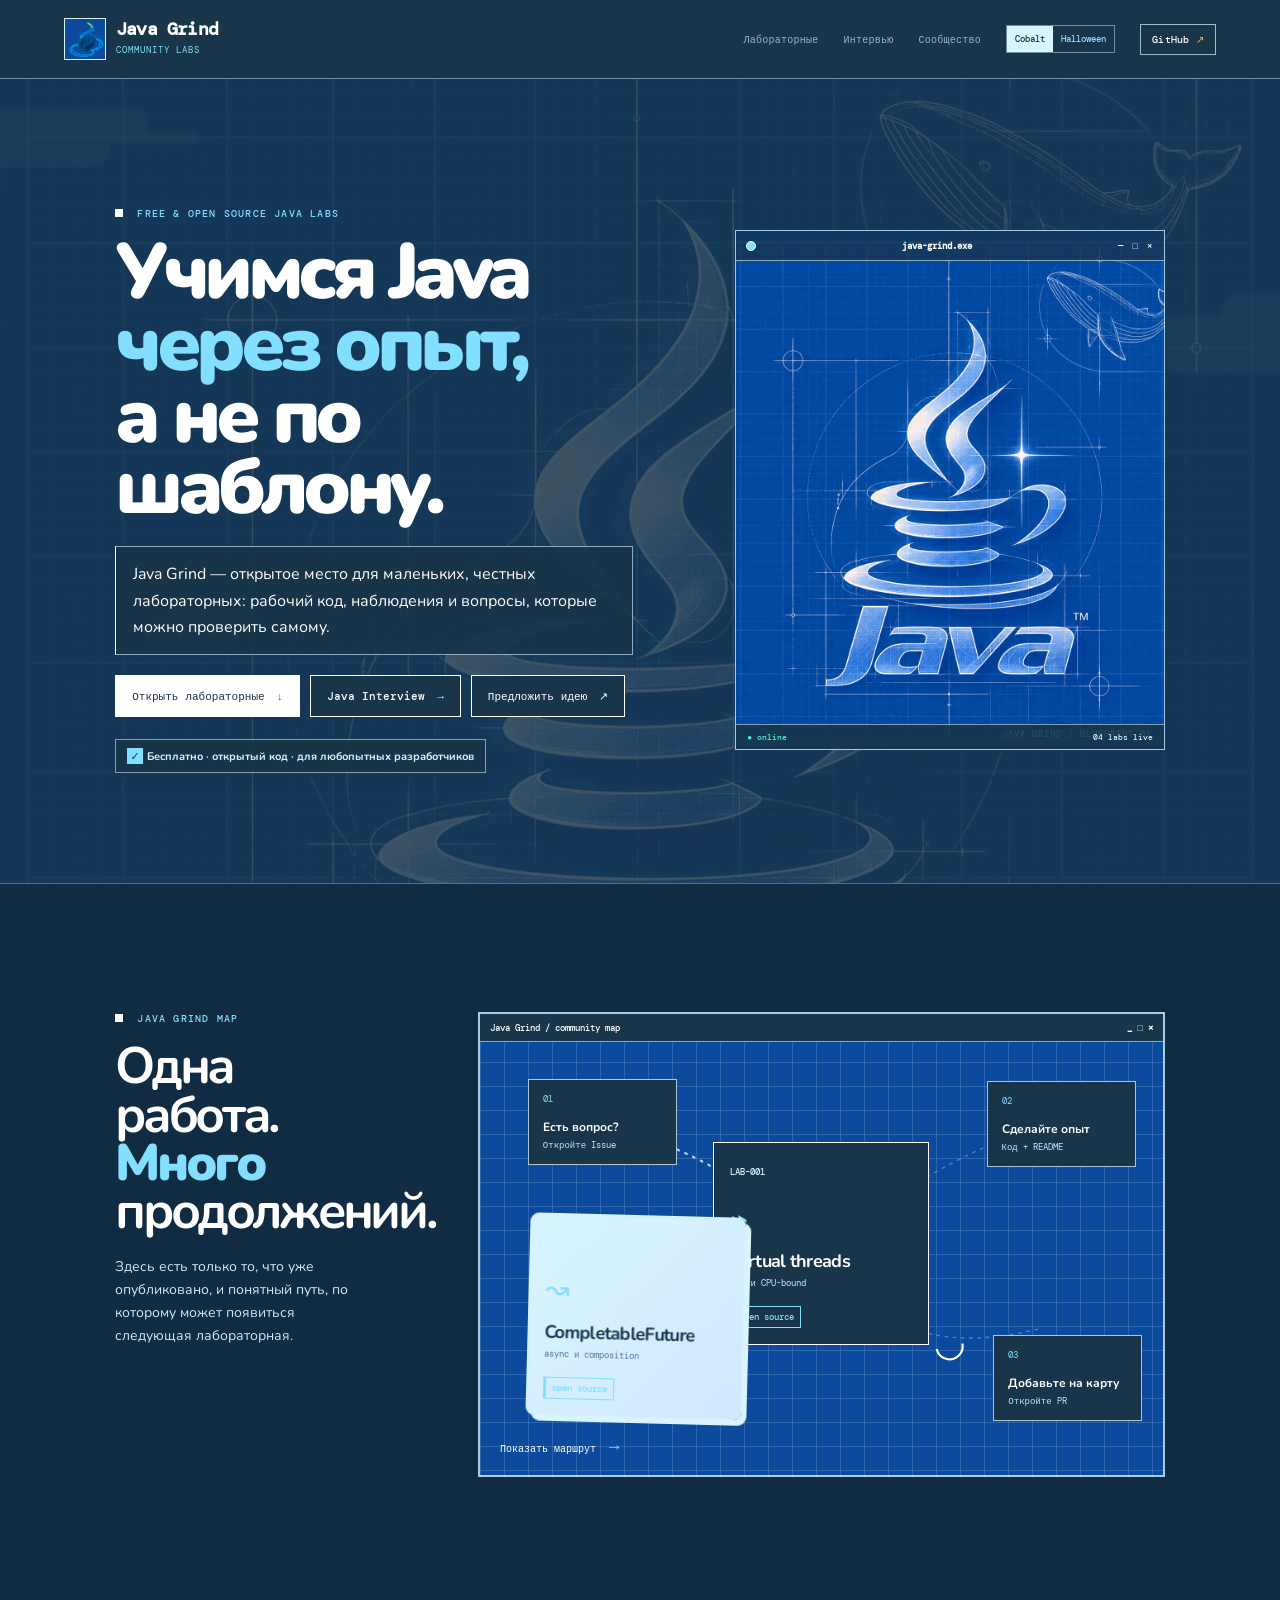
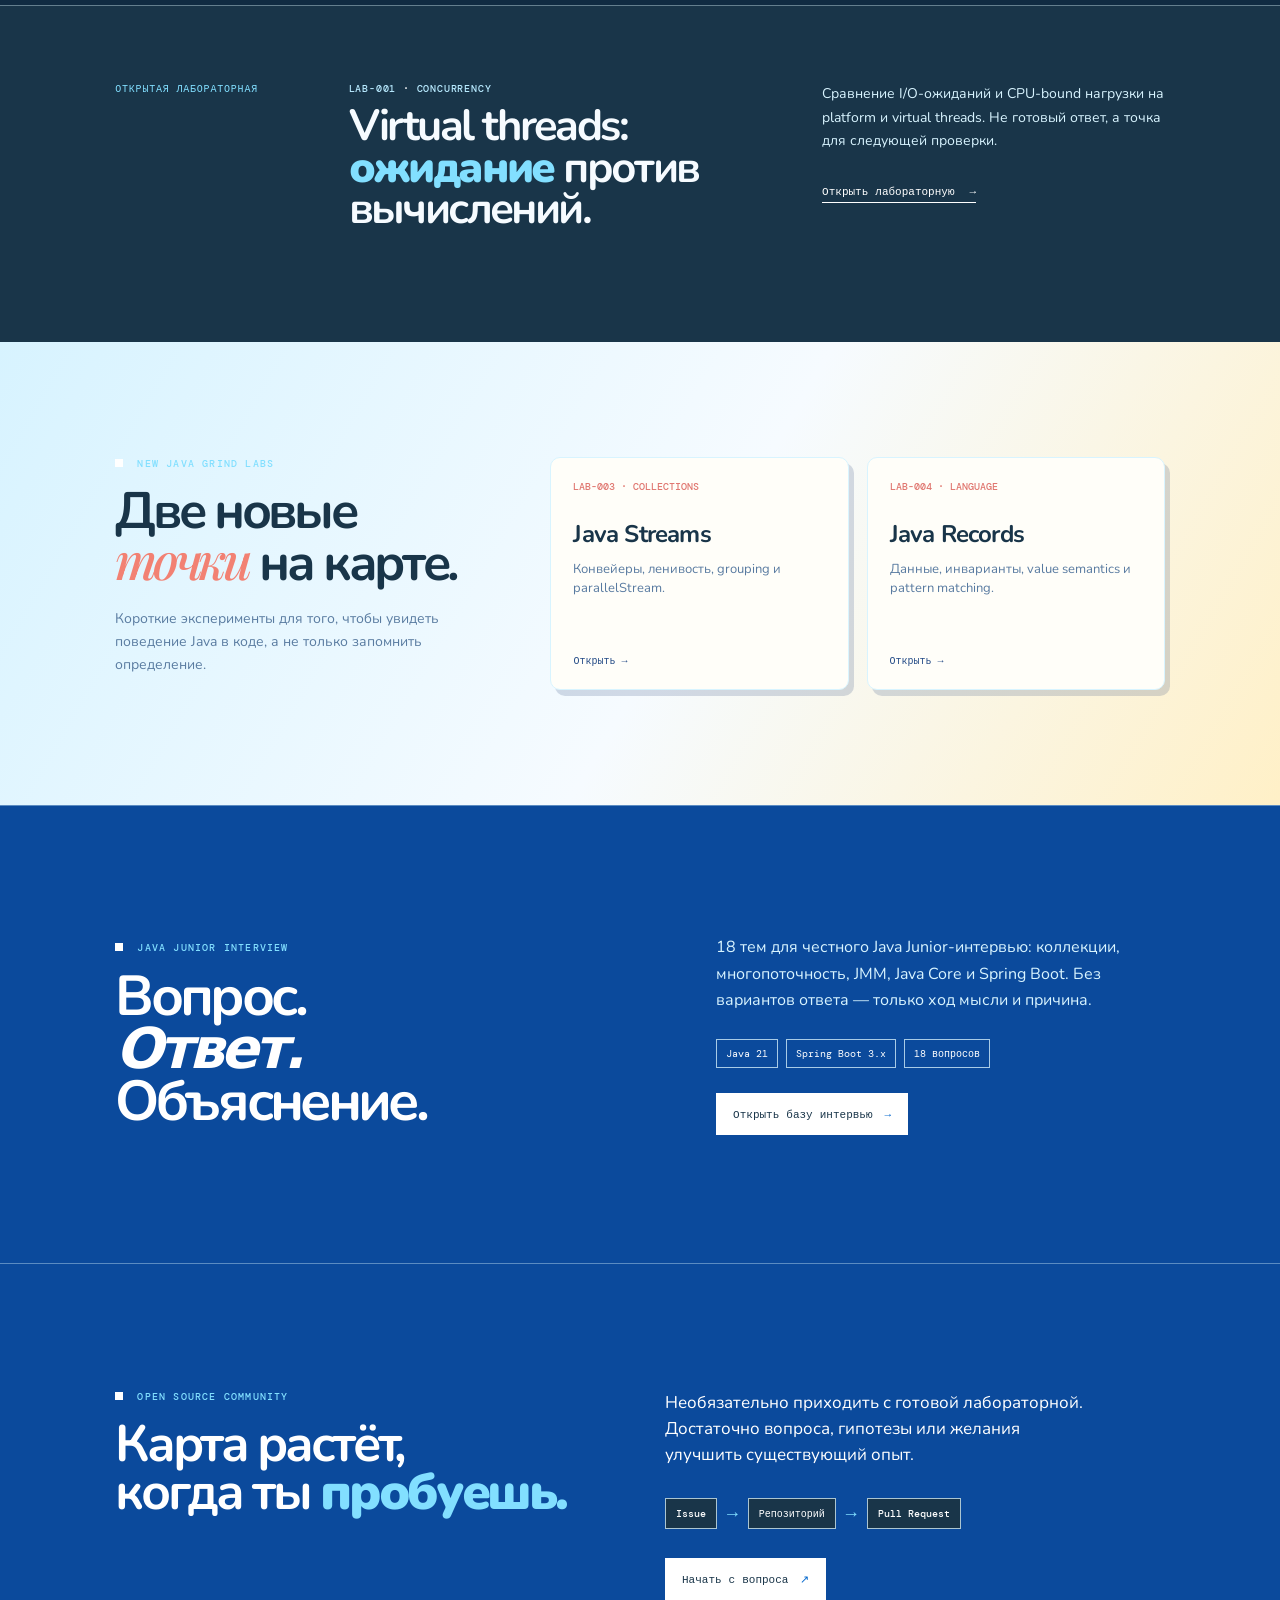
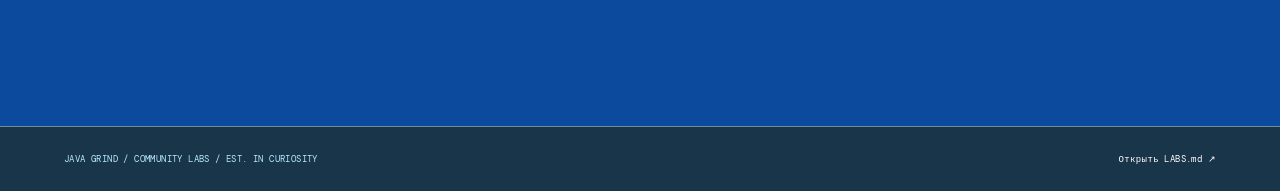
==== commit cc62425c: "Add Streams and Records labs" ====
--- a/web/index.html
+++ b/web/index.html
@@ -30,7 +30,7 @@
         <div class="mascot-scene" aria-label="Кит-маскот Java Grind с чашкой кофе">
           <div class="window-title"><span></span><b>java-grind.exe</b><i>— □ ×</i></div>
           <img class="mascot" src="assets/there-no-whale-java-mascot.png" alt="Дружелюбный голубой кит с чашкой кофе" />
-          <div class="mascot-label label-one">new idea<br /><b>received!</b></div><div class="mascot-label label-two">made with<br /><b>curiosity</b></div><div class="status-bar"><span>● online</span><span>02 labs live</span></div>
+          <div class="mascot-label label-one">new idea<br /><b>received!</b></div><div class="mascot-label label-two">made with<br /><b>curiosity</b></div><div class="status-bar"><span>● online</span><span>04 labs live</span></div>
         </div>
       </section>
       <section class="map-section" id="map">
@@ -48,6 +48,7 @@
         </div>
       </section>
       <section class="lab-detail"><div class="detail-label">ОТКРЫТАЯ ЛАБОРАТОРНАЯ</div><div><p class="lab-id">LAB-001 <span>·</span> CONCURRENCY</p><h2>Virtual threads:<br /><em>ожидание</em> против вычислений.</h2></div><div class="detail-copy"><p>Сравнение I/O-ожиданий и CPU-bound нагрузки на platform и virtual threads. Не готовый ответ, а точка для следующей проверки.</p><a class="text-link" href="https://github.com/Java-Grind/VirtualThread_Lab" target="_blank" rel="noreferrer">Открыть лабораторную <span>→</span></a></div></section>
+      <section class="latest-labs" aria-labelledby="latest-labs-title"><div><p class="eyebrow"><span></span> NEW JAVA GRIND LABS</p><h2 id="latest-labs-title">Две новые<br /><em>точки</em> на карте.</h2><p>Короткие эксперименты для того, чтобы увидеть поведение Java в коде, а не только запомнить определение.</p></div><div class="latest-labs-grid"><a class="latest-lab-card" href="https://github.com/Java-Grind/Java_Streams_Lab" target="_blank" rel="noreferrer"><span>LAB-003 · COLLECTIONS</span><strong>Java Streams</strong><small>Конвейеры, ленивость, grouping и parallelStream.</small><b>Открыть →</b></a><a class="latest-lab-card" href="https://github.com/Java-Grind/Java_Records_Lab" target="_blank" rel="noreferrer"><span>LAB-004 · LANGUAGE</span><strong>Java Records</strong><small>Данные, инварианты, value semantics и pattern matching.</small><b>Открыть →</b></a></div></section>
       <section class="interview-preview" aria-labelledby="interview-title"><div><p class="eyebrow"><span></span> JAVA JUNIOR INTERVIEW</p><h2 id="interview-title">Вопрос.<br /><em>Ответ.</em><br />Объяснение.</h2></div><div class="interview-preview-copy"><p>18 тем для честного Java Junior-интервью: коллекции, многопоточность, JMM, Java Core и Spring Boot. Без вариантов ответа — только ход мысли и причина.</p><div class="interview-tags"><span>Java 21</span><span>Spring Boot 3.x</span><span>18 вопросов</span></div><a class="button button-primary" href="interview.html">Открыть базу интервью <span>→</span></a></div></section>
       <section class="contribute" id="contribute"><div><p class="eyebrow"><span></span> OPEN SOURCE COMMUNITY</p><h2>Карта растёт,<br />когда ты <em>пробуешь.</em></h2></div><div class="contribute-copy"><p>Необязательно приходить с готовой лабораторной. Достаточно вопроса, гипотезы или желания улучшить существующий опыт.</p><div class="steps"><span>Issue</span><i>→</i><span>Репозиторий</span><i>→</i><span>Pull Request</span></div><a class="button button-primary" href="https://github.com/Java-Grind/.github/issues/new" target="_blank" rel="noreferrer">Начать с вопроса <span>↗</span></a></div></section>
     </main>
--- a/web/styles.css
+++ b/web/styles.css
@@ -26,12 +26,13 @@
 .lab-node,.action-node { position:absolute; z-index:1; text-decoration:none; transition:transform .24s,box-shadow .24s; }.lab-node:hover,.action-node:hover { transform:translate(-3px,-4px) rotate(0); box-shadow:7px 7px 0 rgba(36,63,119,.85); }.lab-live,.lab-future { width:216px; padding:16px; border:1px solid var(--ink); border-radius:9px; background:linear-gradient(135deg,#fff0aa,#ffd3ad); box-shadow:5px 5px 0 var(--ink); }.lab-live { left:calc(50% - 108px); top:128px; transform:rotate(-2deg); }.lab-future { left:7%; bottom:57px; background:linear-gradient(135deg,#d8f5ff,#d1e8ff); transform:rotate(1.5deg); }.node-number,.status { font:500 9px var(--mono); }.node-icon { display:block; margin:18px 0 11px; color:#f2766c; font-size:29px; }.lab-live strong,.lab-live small,.lab-future strong,.lab-future small { display:block; }.lab-live strong,.lab-future strong { color:var(--deep); font-size:18px; letter-spacing:-.7px; }.lab-live small,.lab-future small { margin-top:4px; color:#57759d; font:9px var(--mono); }.status { display:inline-block; margin-top:17px; padding:4px 6px; border:1px solid var(--ink); border-radius:99px; color:var(--deep); }
 .action-node { width:149px; padding:13px 14px; border:1px solid #7cafd1; border-radius:7px; background:#fffef9; box-shadow:2px 3px 0 rgba(36,63,119,.1); }.action-node span { display:block; color:#e68378; font:9px var(--mono); }.action-node strong { display:block; margin-top:14px; color:var(--deep); font-size:12px; }.action-node small { display:block; margin-top:4px; color:#6383a8; font:9px var(--mono); }.action-idea { left:7%; top:65px; }.action-repo { right:4%; top:67px; }.action-pr { right:3%; bottom:54px; }.map-toggle { position:absolute; z-index:2; left:20px; bottom:18px; padding:0; border:0; background:none; color:var(--deep); cursor:pointer; font:500 10px var(--mono); }.map-toggle span { margin-left:7px; color:#f2776d; font-size:17px; }.tiny-whale { position:absolute; z-index:1; right:29%; bottom:23%; color:#81c5ee; font-size:37px; font-style:normal; transform:rotate(-12deg); }
 .lab-detail { padding:76px clamp(20px,9vw,138px); display:grid; grid-template-columns:.55fr 1.25fr 1fr; gap:45px; align-items:start; color:#f6fbff; background:linear-gradient(125deg,#244b86,#163465 65%,#2e6691); }.detail-label,.lab-id { font:500 10px var(--mono); letter-spacing:.8px; }.detail-label { color:var(--yellow); }.lab-id { color:#a8d5f2; }.lab-id span { color:#ffaca2; }.lab-detail h2 { font-size:clamp(29px,3.4vw,50px); line-height:.95; letter-spacing:-.06em; }.detail-copy { color:#d6e9f8; font-size:14px; line-height:1.65; }.text-link { display:inline-block; margin-top:18px; padding-bottom:4px; border-bottom:1px solid var(--yellow); color:var(--yellow); font:500 11px var(--mono); text-decoration:none; }.text-link span { margin-left:8px; }
+.latest-labs { padding:clamp(72px,9vw,124px) clamp(20px,9vw,138px); display:grid; grid-template-columns:.72fr 1.28fr; gap:clamp(38px,7vw,105px); background:linear-gradient(120deg,#d7f3ff,#f6fbff 54%,#fff0c7); }.latest-labs h2 { margin:0 0 20px; color:var(--deep); font-size:clamp(36px,4vw,58px); line-height:.94; letter-spacing:-.065em; }.latest-labs h2 em { color:#f28173; font-family:"Playfair Display",Georgia,serif; font-weight:500; letter-spacing:-.09em; }.latest-labs > div > p:last-child { max-width:330px; color:#5a7ca1; font-size:14px; line-height:1.65; }.latest-labs-grid { display:grid; grid-template-columns:repeat(2,minmax(0,1fr)); gap:18px; align-items:stretch; }.latest-lab-card { display:flex; min-height:210px; flex-direction:column; padding:22px; border:1px solid var(--ink); border-radius:10px; background:#fffef9; box-shadow:5px 6px 0 rgba(36,63,119,.18); color:var(--deep); text-decoration:none; transition:transform .2s,box-shadow .2s; }.latest-lab-card:hover { box-shadow:8px 9px 0 var(--ink); transform:translate(-3px,-3px); }.latest-lab-card span,.latest-lab-card b { font:500 10px var(--mono); }.latest-lab-card span { color:#e07770; }.latest-lab-card strong { margin-top:25px; font-size:24px; letter-spacing:-.8px; }.latest-lab-card small { margin-top:10px; color:#587aa0; font-size:13px; line-height:1.5; }.latest-lab-card b { margin-top:auto; padding-top:22px; color:#244b86; }
 .contribute { padding:clamp(73px,10vw,126px) clamp(20px,9vw,138px); display:grid; grid-template-columns:1fr 1fr; gap:50px; background:linear-gradient(110deg,#c4f0d1,#e6ffd2 48%,#fff5be); }.contribute-copy { max-width:430px; }.contribute-copy > p { font-size:17px; line-height:1.55; }.steps { display:flex; flex-wrap:wrap; align-items:center; gap:10px; margin:29px 0; font:500 10px var(--mono); }.steps span { padding:8px 10px; border:1px solid var(--ink); border-radius:99px; background:rgba(255,255,255,.45); }.steps i { color:#f17d70; font-size:18px; font-style:normal; }
 footer { display:flex; justify-content:space-between; gap:15px; padding:26px clamp(20px,5vw,78px); background:#143464; color:#afd0ec; font:9px var(--mono); letter-spacing:.4px; } footer a { color:#fff0a8; text-decoration:none; }
 .cloud-theme { --sky:#c6daf4; --mint:#cbdcff; --grass:#9bb9da; --yellow:#d9e1ff; --peach:#e2c7ff; }.cloud-theme .sky-bg { background:linear-gradient(180deg,#c9d7ef,#f0efff 52%,#e6f6ff); }.cloud-theme .hero h1 em,.cloud-theme .section-intro em,.cloud-theme .contribute em,.cloud-theme .lab-detail h2 em { color:#7887d7; }.cloud-theme .mascot-scene { background:linear-gradient(160deg,#f8f9ff,#d8e7ff 67%,#e5f1ff); }.cloud-theme .brand b,.cloud-theme .node-icon,.cloud-theme .action-node span,.cloud-theme .map-toggle span { color:#7481ce; }
 @keyframes float { 50% { transform:translateY(-12px) rotate(-1deg); } }
-@media (max-width:980px) { .hero,.map-section { grid-template-columns:1fr; }.hero { gap:55px; }.mascot-scene { max-width:580px; width:100%; justify-self:end; }.map-section { gap:38px; }.lab-detail { grid-template-columns:.5fr 1.3fr; }.detail-copy { grid-column:2; } }
-@media (max-width:680px) { .site-header { height:68px; }.brand { font-size:18px; }.brand-orb { width:34px; height:34px; } nav { gap:10px; }.site-header nav > a:not(.github-link) { display:none; }.theme-switch button { padding:5px; }.github-link { padding:7px 8px; }.hero { min-height:0; padding-top:70px; padding-bottom:70px; }.hero h1 { font-size:clamp(43px,13vw,68px); }.mascot-scene { min-height:350px; transform:none; }.mascot { width:112%; right:-9%; }.label-two { right:10px; bottom:92px; }.map-section { padding-top:68px; }.constellation { min-height:590px; }.lab-live { top:175px; left:calc(50% - 108px); }.lab-future { bottom:58px; left:calc(50% - 108px); }.action-idea { top:58px; left:4%; }.action-repo { top:61px; right:3%; }.action-pr { right:calc(50% - 74px); bottom:258px; }.tiny-whale { display:none; }.lab-detail { grid-template-columns:1fr; gap:15px; padding-top:62px; padding-bottom:62px; }.detail-copy { grid-column:auto; }.contribute { grid-template-columns:1fr; gap:25px; }.contribute h2 { font-size:44px; } footer { flex-direction:column; } }
+@media (max-width:980px) { .hero,.map-section,.latest-labs { grid-template-columns:1fr; }.hero { gap:55px; }.mascot-scene { max-width:580px; width:100%; justify-self:end; }.map-section { gap:38px; }.lab-detail { grid-template-columns:.5fr 1.3fr; }.detail-copy { grid-column:2; } }
+@media (max-width:680px) { .site-header { height:68px; }.brand { font-size:18px; }.brand-orb { width:34px; height:34px; } nav { gap:10px; }.site-header nav > a:not(.github-link) { display:none; }.theme-switch button { padding:5px; }.github-link { padding:7px 8px; }.hero { min-height:0; padding-top:70px; padding-bottom:70px; }.hero h1 { font-size:clamp(43px,13vw,68px); }.mascot-scene { min-height:350px; transform:none; }.mascot { width:112%; right:-9%; }.label-two { right:10px; bottom:92px; }.map-section { padding-top:68px; }.constellation { min-height:590px; }.lab-live { top:175px; left:calc(50% - 108px); }.lab-future { bottom:58px; left:calc(50% - 108px); }.action-idea { top:58px; left:4%; }.action-repo { top:61px; right:3%; }.action-pr { right:calc(50% - 74px); bottom:258px; }.tiny-whale { display:none; }.lab-detail { grid-template-columns:1fr; gap:15px; padding-top:62px; padding-bottom:62px; }.detail-copy { grid-column:auto; }.latest-labs-grid { grid-template-columns:1fr; }.contribute { grid-template-columns:1fr; gap:25px; }.contribute h2 { font-size:44px; } footer { flex-direction:column; } }
 @media (max-width:430px) { .theme-switch { display:none; }.mascot-scene { min-height:310px; }.label-one { top:52px; }.mascot { width:117%; }.action-node { width:132px; }.action-node strong { font-size:11px; } }
 
 /* Blueprint + Cobalt2 skin: technical clarity under the There No Whale mascot. */
